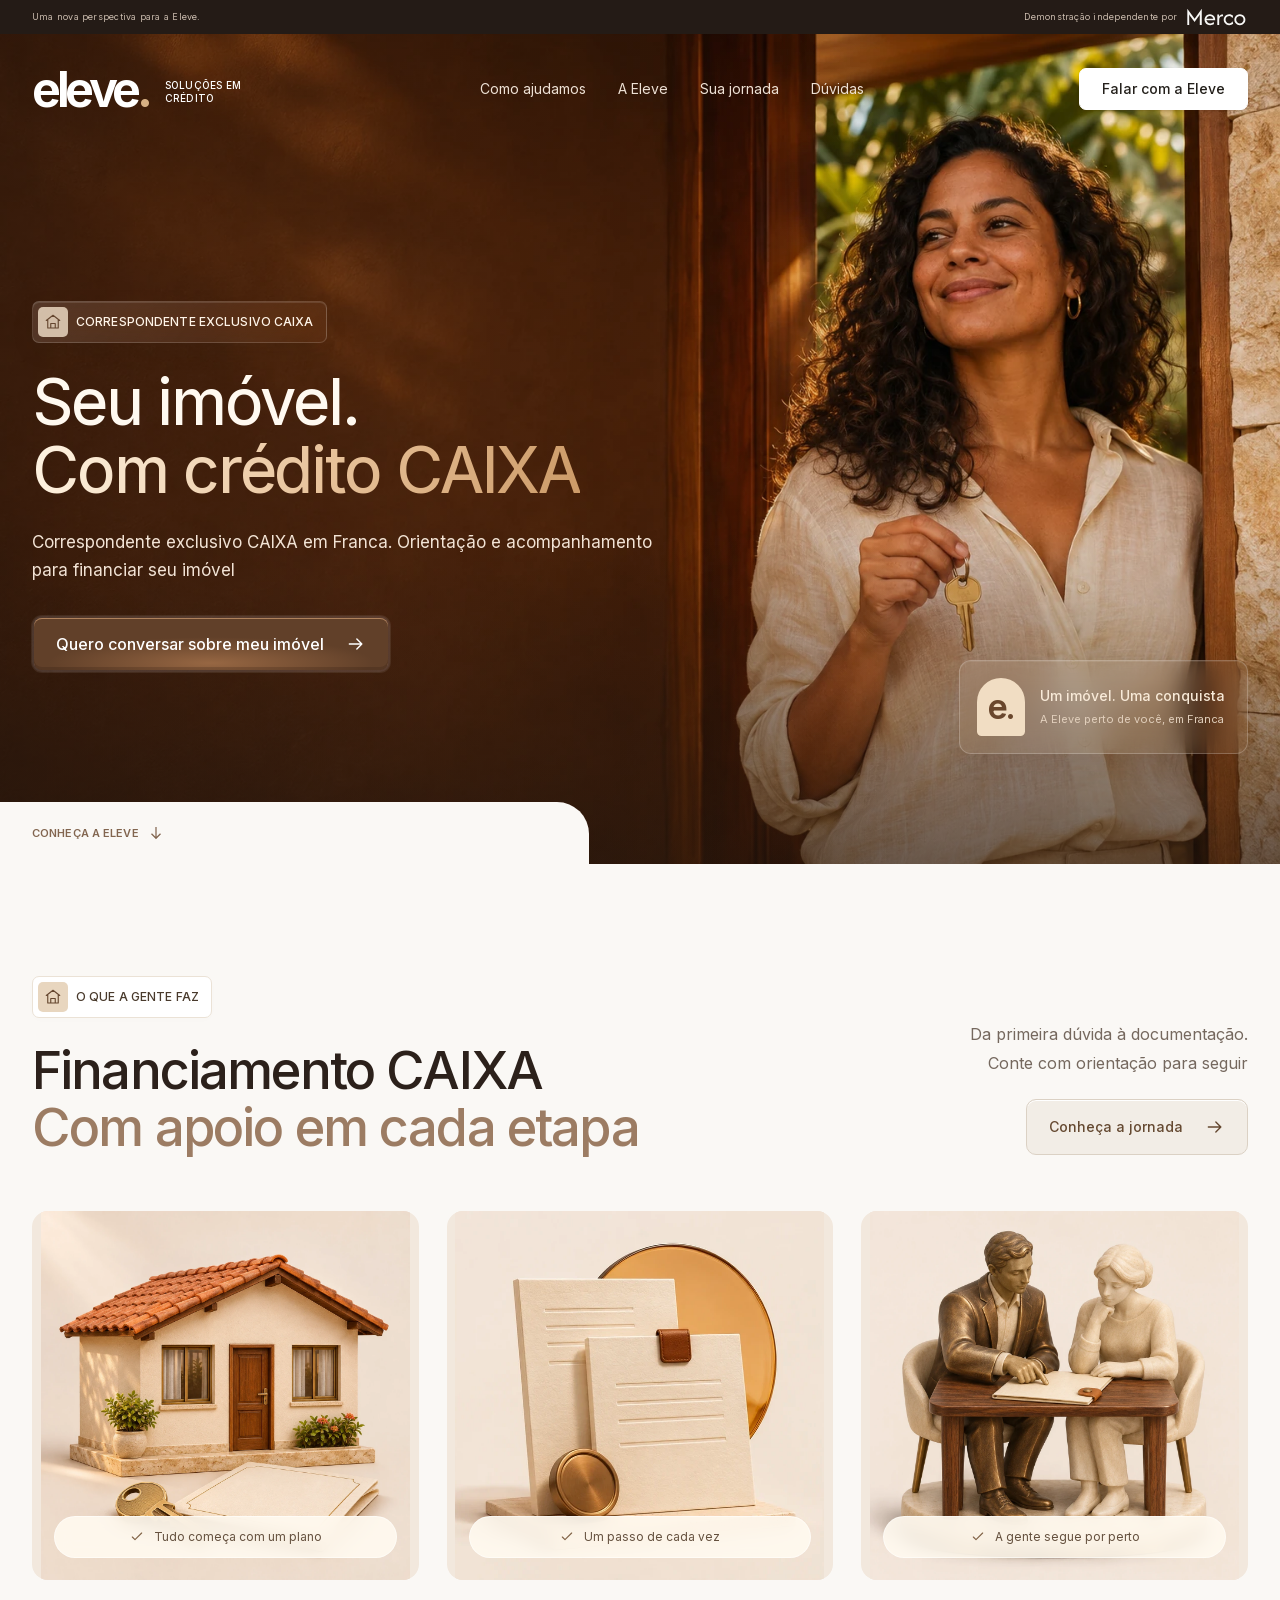
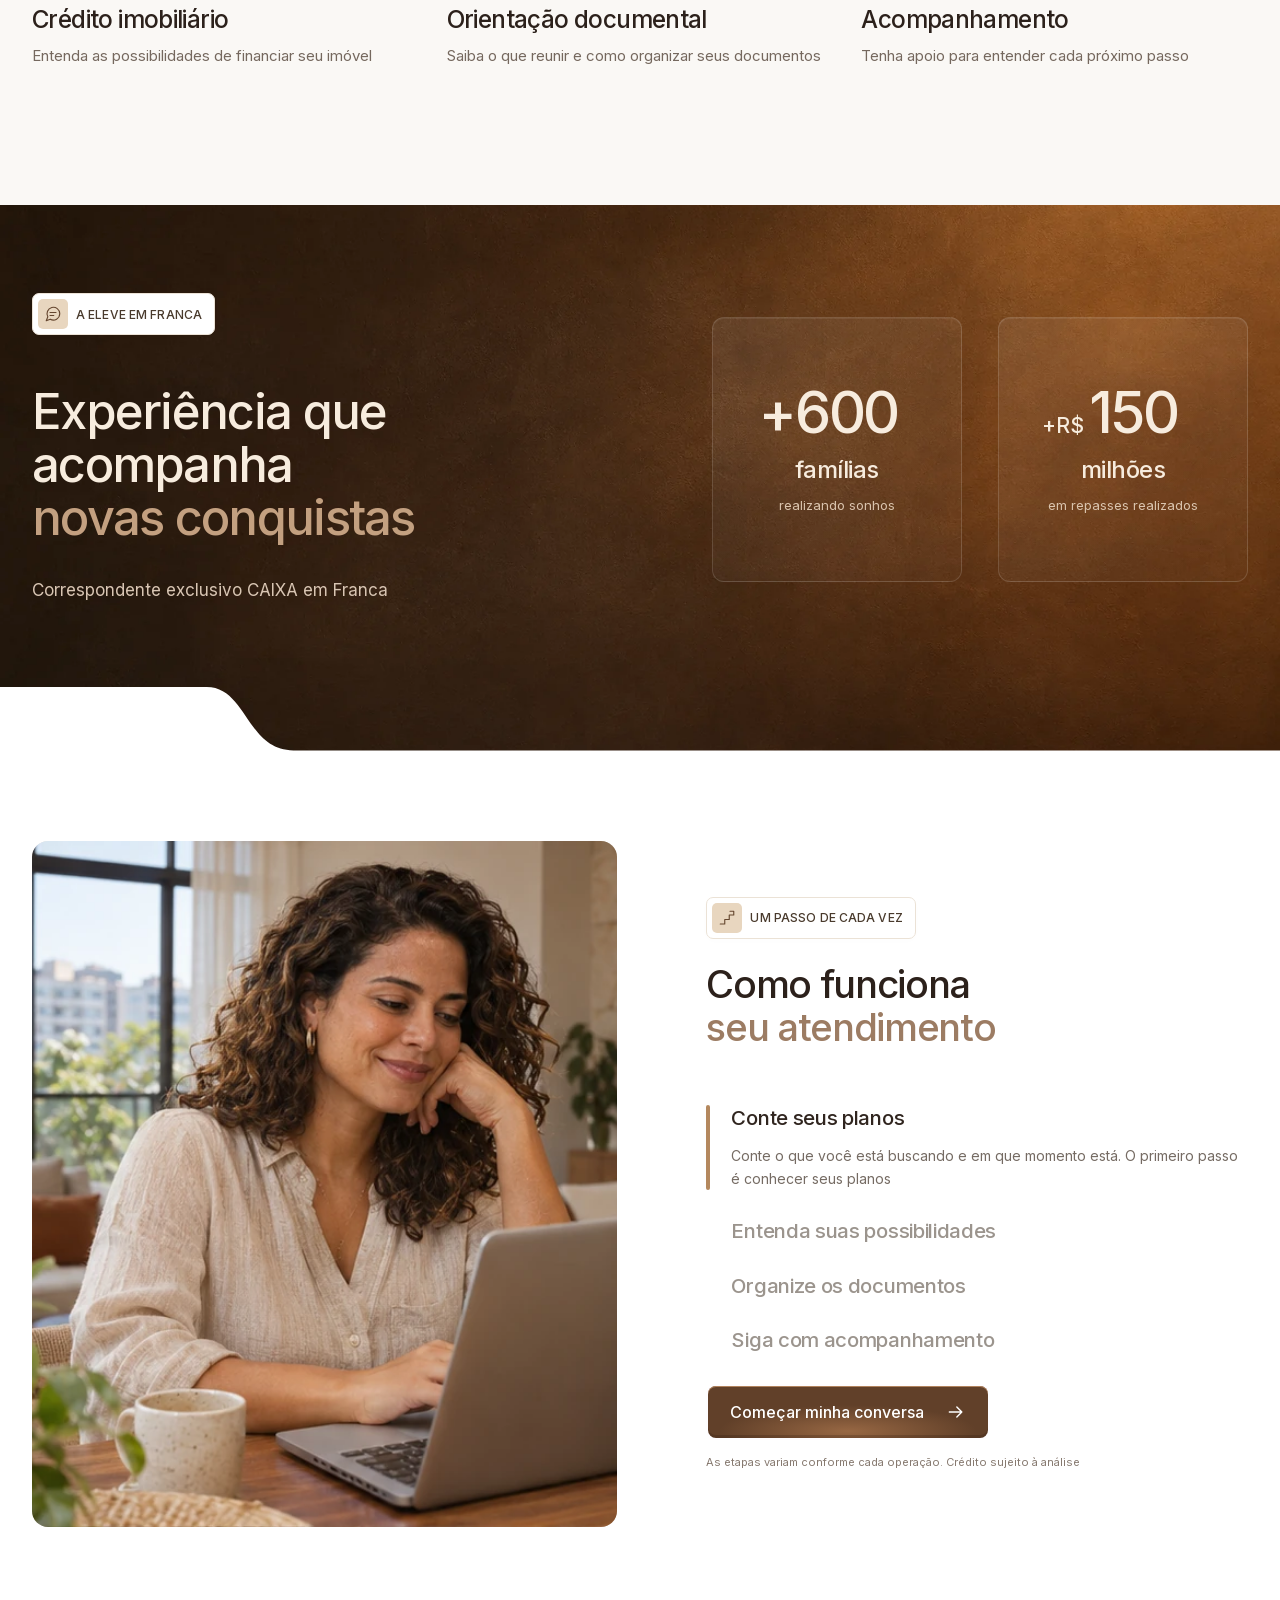
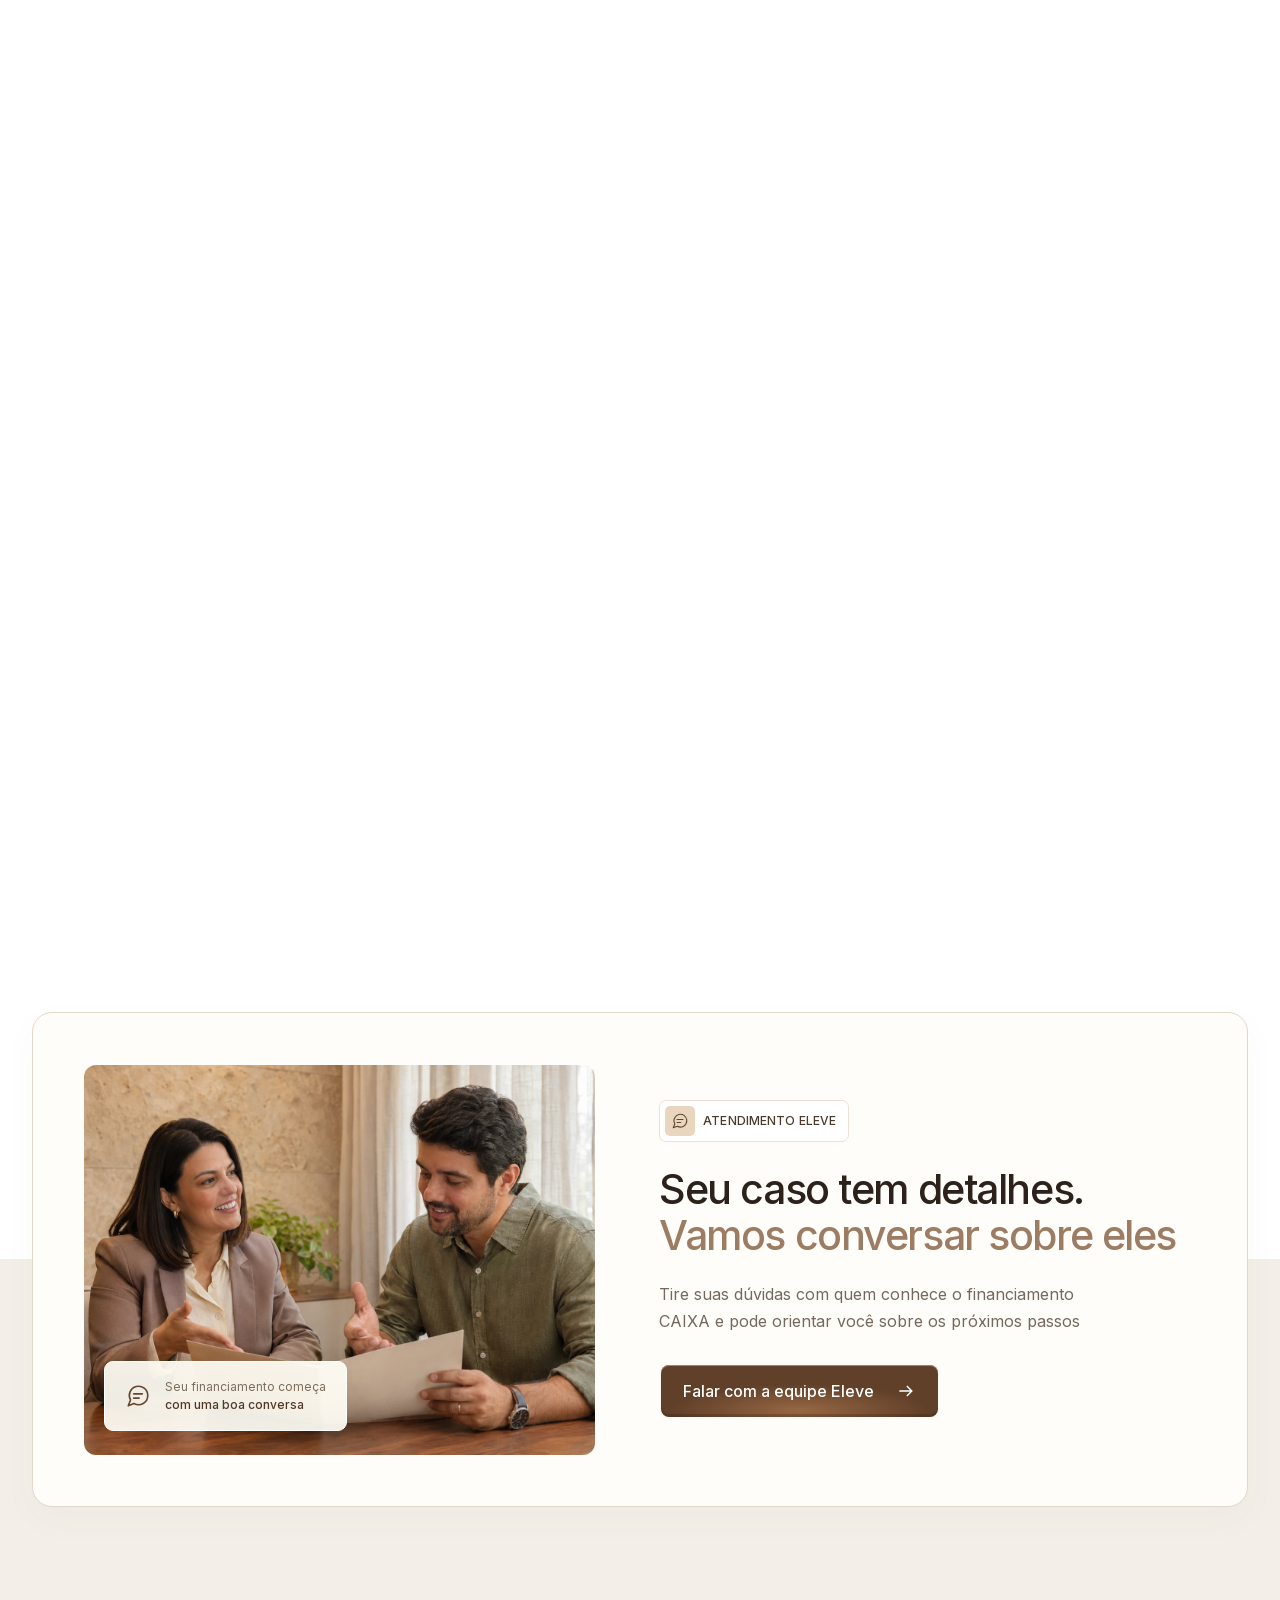
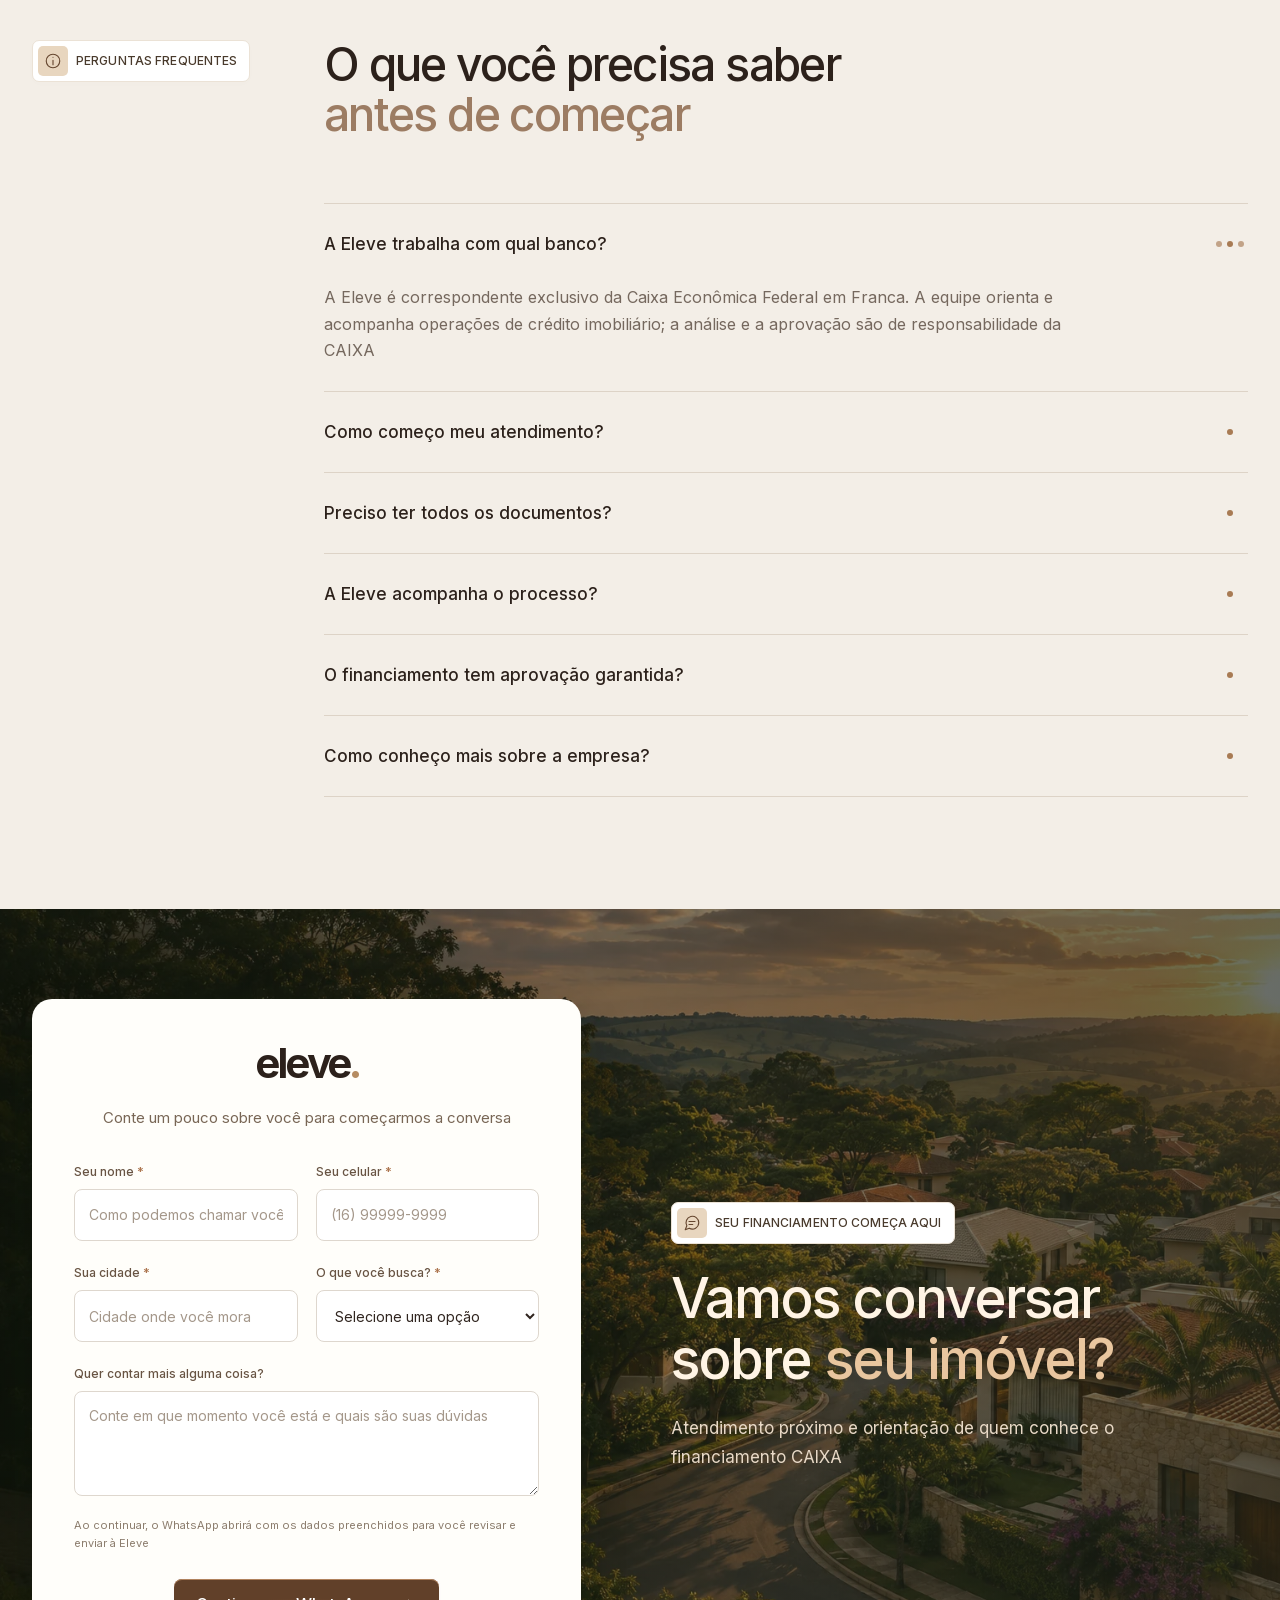
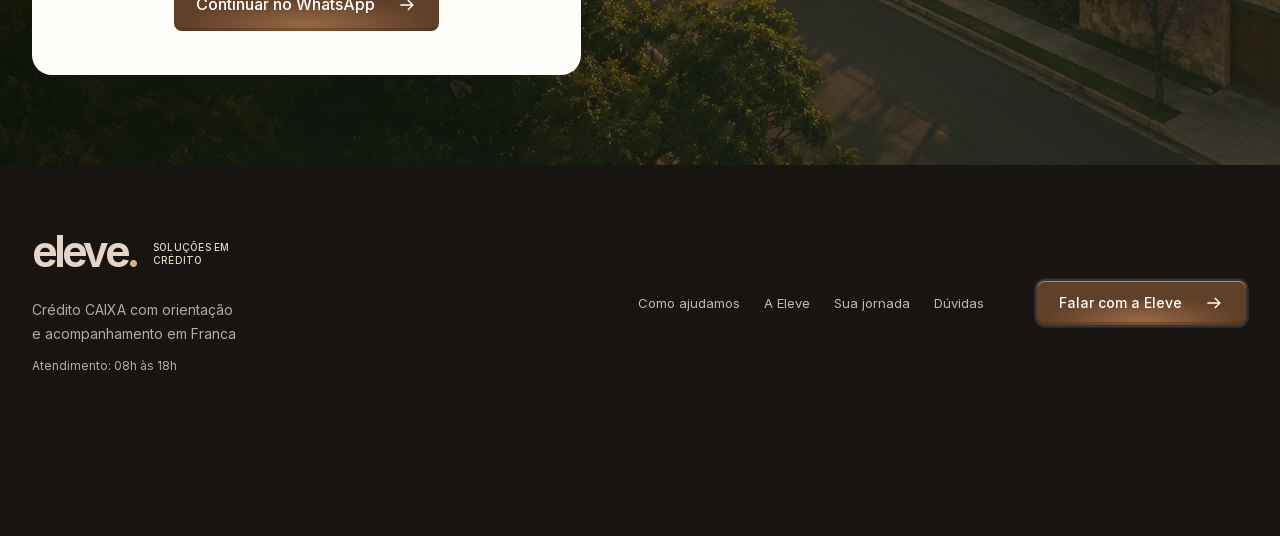
==== index.html @ 7834b0ba "ok" ====
<!DOCTYPE html>

<html lang="pt-BR">
<head>
<meta charset="utf-8"/>
<meta content="width=device-width, initial-scale=1" name="viewport"/>
<meta content="noindex,nofollow,noarchive" name="robots"/>
<meta content="#30251f" name="theme-color"/>
<meta content="Crédito imobiliário com orientação e acompanhamento em Franca, SP. Conheça a Eleve Soluções em Crédito." name="description"/>
<title>Eleve — Seu próximo endereço começa aqui.</title>
<link href="images/eleve-favicon.svg" rel="icon" type="image/svg+xml"/>
<link as="font" crossorigin="" href="fonts/inter-latin.woff2" rel="preload" type="font/woff2"/>
<link as="image" fetchpriority="high" href="images/eleve-hero-editorial.webp" rel="preload"/>
<link href="css/site-eleve.css" rel="stylesheet"/>
<script defer="" src="js/site-eleve.js"></script>
<noscript><style>.journey-choice-description[hidden]{display:block}.journey-choices button{cursor:default}</style></noscript><noscript><style>.contact-form-card form[hidden]{display:none}</style></noscript><script defer="" src="js/section-reveals.js"></script></head>
<body>
<a class="skip-link" href="#principal">Pular para o conteúdo</a>
<div class="study-banner"><span>Uma nova perspectiva para a Eleve.</span><span>Demonstração independente por <img alt="Merco Estúdio" height="18" src="images/merco-wordmark-claro.svg" width="62"/></span></div>
<header class="site-header">
<div class="wrapper header-inner">
<a aria-label="Eleve, início" class="wordmark" href="#inicio"><span class="brand-name">eleve<span>.</span></span><small>SOLUÇÕES EM CRÉDITO</small></a>
<nav aria-label="Navegação principal" class="desktop-nav"><a href="#solucoes">Como ajudamos</a><a href="#sobre">A Eleve</a><a href="#jornada">Sua jornada</a><a href="#duvidas">Dúvidas</a></nav>
<a class="button button-header" href="https://wa.me/message/H4JIUP5UPEE7K1" rel="noopener noreferrer" target="_blank">Falar com a Eleve <span class="sr-only">pelo WhatsApp</span></a>
</div>
</header>
<main id="principal">
<section aria-labelledby="hero-title" class="hero" id="inicio">
<img alt="Mulher com a chave de uma casa, em uma cena ilustrativa de conquista de um novo lar" class="hero-photo" fetchpriority="high" height="1024" src="images/eleve-hero-editorial.webp" width="1536"/>
<div class="hero-shade"></div>
<div class="wrapper hero-inner">
<div class="hero-copy">
<p class="eyebrow section-badge" data-hero-reveal="badge"><img alt="" height="30" src="images/eleve-home.svg" width="30"/><span>CORRESPONDENTE EXCLUSIVO CAIXA</span></p>
<div class="hero-message" data-hero-reveal="message"><h1 id="hero-title">Seu imóvel.<br/><span>Com crédito CAIXA</span></h1><p class="hero-lead">Correspondente exclusivo CAIXA em Franca. Orientação e acompanhamento para financiar seu imóvel</p></div>
<a class="button button-dark" data-hero-reveal="action" href="https://wa.me/message/H4JIUP5UPEE7K1" rel="noopener noreferrer" target="_blank">Quero conversar sobre meu imóvel <span aria-hidden="true"><svg aria-hidden="true" class="direction-icon" fill="none" height="20" stroke="currentColor" stroke-linecap="round" stroke-linejoin="round" stroke-width="1.65" viewBox="0 0 24 24" width="20" xmlns="http://www.w3.org/2000/svg"><path d="M4 12h15M13 6l6 6-6 6"></path></svg></span></a>
</div>
<div class="hero-signature" data-hero-reveal="signature"><span aria-hidden="true" class="signature-mark">e.</span><div><strong>Um imóvel. Uma conquista</strong><span>A Eleve perto de você, em Franca</span></div></div>
</div>
<div class="hero-bottom"><a href="#solucoes">CONHEÇA A ELEVE <svg aria-hidden="true" class="direction-icon" fill="none" stroke="currentColor" stroke-width="1.65" viewBox="0 0 24 24"><path d="M4 12h15M13 6l6 6-6 6"></path></svg></a></div>
</section>
<section aria-labelledby="solutions-title" class="solutions section-pad" id="solucoes">
<div class="wrapper">
<div class="section-heading" data-reveal="rise">
<div><p class="eyebrow section-badge"><img alt="" height="30" src="images/eleve-home.svg" width="30"/><span>O QUE A GENTE FAZ</span></p><h2 id="solutions-title">Financiamento CAIXA<br/><span>Com apoio em cada etapa</span></h2></div>
<div class="heading-aside"><p>Da primeira dúvida à documentação.<br/>Conte com orientação para seguir</p><a class="button button-secondary" href="#jornada">Conheça a jornada <span aria-hidden="true"><svg aria-hidden="true" class="direction-icon" fill="none" height="20" stroke="currentColor" stroke-linecap="round" stroke-linejoin="round" stroke-width="1.65" viewBox="0 0 24 24" width="20" xmlns="http://www.w3.org/2000/svg"><path d="M4 12h15M13 6l6 6-6 6"></path></svg></span></a></div>
</div>
<div class="benefit-grid">
<article class="benefit" data-reveal="rise" data-reveal-delay="0">
<div class="benefit-art art-house"><div aria-label="Maquete de uma casa brasileira com chave e documento de financiamento" class="object object-credit" role="img"></div><span class="art-pill"><img alt="" height="16" src="images/eleve-check.svg" width="16"/>Tudo começa com um plano</span></div>
<h3>Crédito imobiliário</h3><p>Entenda as possibilidades de financiar seu imóvel</p>
</article>
<article class="benefit" data-reveal="rise" data-reveal-delay="90">
<div class="benefit-art art-docs"><div aria-label="Escultura de documentos em papel e bronze" class="object object-docs" role="img"></div><span class="art-pill"><img alt="" height="16" src="images/eleve-check.svg" width="16"/>Um passo de cada vez</span></div>
<h3>Orientação documental</h3><p>Saiba o que reunir e como organizar seus documentos</p>
</article>
<article class="benefit" data-reveal="rise" data-reveal-delay="160">
<div class="benefit-art art-path"><div aria-label="Escultura de duas pessoas analisando documentos juntas" class="object object-guidance" role="img"></div><span class="art-pill"><img alt="" height="16" src="images/eleve-check.svg" width="16"/>A gente segue por perto</span></div>
<h3>Acompanhamento</h3><p>Tenha apoio para entender cada próximo passo</p>
</article>
</div>
</div>
</section>
<section aria-labelledby="about-title" class="manifesto" id="sobre">
<div class="wrapper manifesto-inner">
<div class="manifesto-copy" data-reveal="rise"><p class="eyebrow section-badge"><img alt="" height="30" src="images/eleve-chat.svg" width="30"/><span>A ELEVE EM FRANCA</span></p><h2 id="about-title">Experiência que acompanha<br/><span>novas conquistas</span></h2><p>Correspondente exclusivo CAIXA em Franca</p></div>
<div aria-label="Indicadores divulgados pela Eleve em 22 de outubro de 2026: mais de 600 famílias realizando sonhos e mais de R$ 150 milhões em repasses realizados." class="proof-editorial" data-reveal="soft">
<article class="proof-stat proof-card"><strong class="proof-value"><span class="proof-number proof-number-optical">+600</span><span class="proof-unit">famílias</span></strong><p>realizando sonhos</p></article>
<article class="proof-stat proof-card"><strong class="proof-value"><span class="proof-number proof-number-optical"><small>+R$</small><span>150</span></span><span class="proof-unit">milhões</span></strong><p>em repasses realizados</p></article>
</div>
</div>
<svg aria-hidden="true" class="section-divider" preserveaspectratio="none" viewBox="0 0 1920 80"><path d="M0 0H310C370 0 370 78 440 78H1920V80H0Z" fill="#fff"></path></svg></section>
<section aria-labelledby="journey-title" class="journey section-pad" id="jornada">
<div class="wrapper"><div class="journey-scroll-scene"><div class="journey-layout" data-reveal="rise" data-reveal-scope="desktop"><div class="journey-mobile-intro" data-reveal="rise"><p class="eyebrow section-badge"><img alt="" height="30" src="images/eleve-steps.svg" width="30"/><span>UM PASSO DE CADA VEZ</span></p><h2 id="journey-mobile-title">Como funciona<br/><span>seu atendimento</span></h2></div><div class="journey-media"><div aria-labelledby="journey-tab-0" class="journey-media-panel" id="journey-panel-0" role="tabpanel"><img alt="Mulher conversando sobre seus planos em um ambiente acolhedor" data-reveal="soft" data-reveal-scope="mobile" height="627" loading="lazy" src="images/eleve-journey-1.webp" width="627"/><div class="journey-mobile-copy" data-reveal="rise" data-reveal-scope="mobile"><h3>Conte seus planos</h3><p>Conte o que você está buscando e em que momento está. O primeiro passo é conhecer seus planos</p></div></div><div aria-labelledby="journey-tab-1" class="journey-media-panel" hidden="" id="journey-panel-1" role="tabpanel"><img alt="Atendimento e orientação sobre financiamento imobiliário" data-reveal="soft" data-reveal-scope="mobile" height="627" loading="lazy" src="images/eleve-journey-2.webp" width="627"/><div class="journey-mobile-copy" data-reveal="rise" data-reveal-scope="mobile"><h3>Entenda suas possibilidades</h3><p>Converse sobre financiamento imobiliário e esclareça suas dúvidas antes de seguir</p></div></div><div aria-labelledby="journey-tab-2" class="journey-media-panel" hidden="" id="journey-panel-2" role="tabpanel"><img alt="Organização dos documentos de uma operação imobiliária" data-reveal="soft" data-reveal-scope="mobile" height="627" loading="lazy" src="images/eleve-journey-3.webp" width="627"/><div class="journey-mobile-copy" data-reveal="rise" data-reveal-scope="mobile"><h3>Organize os documentos</h3><p>Receba orientação sobre a documentação solicitada conforme a sua operação</p></div></div><div aria-labelledby="journey-tab-3" class="journey-media-panel" hidden="" id="journey-panel-3" role="tabpanel"><img alt="Casal em uma cena ilustrativa de conquista de um novo imóvel" data-reveal="soft" data-reveal-scope="mobile" height="627" loading="lazy" src="images/eleve-journey-4.webp" width="627"/><div class="journey-mobile-copy" data-reveal="rise" data-reveal-scope="mobile"><h3>Siga com acompanhamento</h3><p>Conte com acompanhamento e orientação para entender os próximos passos do processo</p></div></div></div><div class="journey-content"><p class="eyebrow section-badge"><img alt="" height="30" src="images/eleve-steps.svg" width="30"/><span>UM PASSO DE CADA VEZ</span></p><h2 id="journey-title">Como funciona<br/><span>seu atendimento</span></h2><div aria-label="Etapas do atendimento" aria-orientation="vertical" class="journey-choices" role="tablist"><button aria-controls="journey-panel-0" aria-selected="true" id="journey-tab-0" role="tab" tabindex="0" type="button"><span class="journey-choice-title">Conte seus planos</span><span class="journey-choice-description">Conte o que você está buscando e em que momento está. O primeiro passo é conhecer seus planos</span></button><button aria-controls="journey-panel-1" aria-selected="false" id="journey-tab-1" role="tab" tabindex="-1" type="button"><span class="journey-choice-title">Entenda suas possibilidades</span><span class="journey-choice-description" hidden="">Converse sobre financiamento imobiliário e esclareça suas dúvidas antes de seguir</span></button><button aria-controls="journey-panel-2" aria-selected="false" id="journey-tab-2" role="tab" tabindex="-1" type="button"><span class="journey-choice-title">Organize os documentos</span><span class="journey-choice-description" hidden="">Receba orientação sobre a documentação solicitada conforme a sua operação</span></button><button aria-controls="journey-panel-3" aria-selected="false" id="journey-tab-3" role="tab" tabindex="-1" type="button"><span class="journey-choice-title">Siga com acompanhamento</span><span class="journey-choice-description" hidden="">Conte com acompanhamento e orientação para entender os próximos passos do processo</span></button></div><a class="button button-dark" href="https://wa.me/message/H4JIUP5UPEE7K1" rel="noopener noreferrer" target="_blank"><span>Começar minha conversa</span><span aria-hidden="true"><svg aria-hidden="true" class="direction-icon" fill="none" height="20" stroke="currentColor" stroke-linecap="round" stroke-linejoin="round" stroke-width="1.65" viewBox="0 0 24 24" width="20" xmlns="http://www.w3.org/2000/svg"><path d="M4 12h15M13 6l6 6-6 6"></path></svg></span></a><p class="journey-disclaimer">As etapas variam conforme cada operação. Crédito sujeito à análise</p></div></div></div></div>
</section>
<section aria-labelledby="conversation-title" class="conversation">
<div class="wrapper conversation-inner"><div class="support-card" data-reveal="rise" data-reveal-scope="desktop"><div class="support-photo" data-reveal="soft" data-reveal-scope="mobile"><img alt="Cena ilustrativa de uma assessora e um cliente conversando sobre documentação" height="1024" loading="lazy" src="images/eleve-support-distinct.webp" width="1536"/><div class="support-message"><img alt="" height="24" src="images/eleve-chat.svg" width="24"/><span>Seu financiamento começa<br/><strong>com uma boa conversa</strong></span></div></div><div class="support-copy" data-reveal="rise" data-reveal-scope="mobile"><p class="eyebrow section-badge"><img alt="" height="30" src="images/eleve-chat.svg" width="30"/><span>ATENDIMENTO ELEVE</span></p><h2 id="conversation-title">Seu caso tem detalhes.<br/><span>Vamos conversar sobre eles</span></h2><p>Tire suas dúvidas com quem conhece o financiamento CAIXA e pode orientar você sobre os próximos passos</p><a class="button button-dark" href="https://wa.me/message/H4JIUP5UPEE7K1" rel="noopener noreferrer" target="_blank"><span>Falar com a equipe Eleve</span><svg aria-hidden="true" class="direction-icon" fill="none" stroke="currentColor" stroke-width="1.65" viewBox="0 0 24 24"><path d="M4 12h15M13 6l6 6-6 6"></path></svg></a></div></div></div>
</section>
<section aria-labelledby="faq-title" class="faq section-pad" id="duvidas"><div class="wrapper faq-layout" data-reveal="soft"><div class="faq-intro"><p class="eyebrow section-badge"><img alt="" height="30" src="images/eleve-info.svg" width="30"/><span>PERGUNTAS FREQUENTES</span></p><h2 id="faq-title">O que você precisa saber<br/><span>antes de começar</span></h2></div><div class="faq-list"><details name="eleve-faq" open=""><summary>A Eleve trabalha com qual banco?<i aria-hidden="true"></i></summary><p>A Eleve é correspondente exclusivo da Caixa Econômica Federal em Franca. A equipe orienta e acompanha operações de crédito imobiliário; a análise e a aprovação são de responsabilidade da CAIXA</p></details>
<details name="eleve-faq"><summary>Como começo meu atendimento?<i aria-hidden="true"></i></summary><p>Inicie uma conversa pelo WhatsApp da Eleve e conte o que você está buscando. A equipe pode orientar sobre os próximos passos conforme o seu momento</p></details>
<details name="eleve-faq"><summary>Preciso ter todos os documentos?<i aria-hidden="true"></i></summary><p>Você pode começar a conversa contando seus planos e suas dúvidas. A relação de documentos necessários depende das particularidades de cada operação</p></details>
<details name="eleve-faq"><summary>A Eleve acompanha o processo?<i aria-hidden="true"></i></summary><p>A Eleve informa que oferece orientação documental e acompanhamento de processos de crédito imobiliário. Converse com a equipe sobre o apoio aplicável ao seu atendimento</p></details>
<details name="eleve-faq"><summary>O financiamento tem aprovação garantida?<i aria-hidden="true"></i></summary><p>Não. A aprovação, as condições e os prazos dependem da análise e dos critérios da instituição financeira responsável</p></details>
<details name="eleve-faq"><summary>Como conheço mais sobre a empresa?<i aria-hidden="true"></i></summary><p>O perfil oficial <a href="https://www.instagram.com/elevecorrespondente/" rel="noopener noreferrer" target="_blank">@elevecorrespondente no Instagram</a> reúne publicações, orientações e histórias compartilhadas pela Eleve</p></details>
</div></div></section>
<section aria-labelledby="closing-title" class="closing" id="contato"><div class="wrapper closing-inner"><div class="contact-form-card" data-reveal="soft"><a aria-label="Eleve, início" class="contact-form-brand" href="#inicio">eleve<span>.</span></a><p class="contact-form-intro">Conte um pouco sobre você para começarmos a conversa</p><form action="https://wa.me/5516993674960" aria-describedby="contact-note" hidden="" id="contact-form" method="get" target="_blank"><div class="contact-fields"><label>Seu nome <span aria-hidden="true">*</span><input autocomplete="name" maxlength="100" name="name" placeholder="Como podemos chamar você?" required=""/></label><label>Seu celular <span aria-hidden="true">*</span><input autocomplete="tel" inputmode="tel" maxlength="22" name="phone" pattern="[+0-9() .-]{10,22}" placeholder="(16) 99999-9999" required="" type="tel"/></label><label>Sua cidade <span aria-hidden="true">*</span><input autocomplete="address-level2" maxlength="100" name="city" placeholder="Cidade onde você mora" required=""/></label><label>O que você busca? <span aria-hidden="true">*</span><select name="interest" required=""><option value="">Selecione uma opção</option><option>Entender o financiamento CAIXA</option><option>Orientação sobre documentos</option><option>Conversar sobre meu imóvel</option><option>Outra dúvida</option></select></label><label class="contact-message">Quer contar mais alguma coisa?<textarea maxlength="1200" name="message" placeholder="Conte em que momento você está e quais são suas dúvidas" rows="3"></textarea></label></div><p class="contact-form-note" id="contact-note">Ao continuar, o WhatsApp abrirá com os dados preenchidos para você revisar e enviar à Eleve</p><button class="button button-dark" type="submit"><span>Continuar no WhatsApp</span><svg aria-hidden="true" class="direction-icon" fill="none" stroke="currentColor" stroke-width="1.65" viewBox="0 0 24 24"><path d="M4 12h15M13 6l6 6-6 6"></path></svg></button><p aria-live="polite" class="contact-status sr-only" role="status"></p></form><noscript><p><a class="button button-dark" href="https://wa.me/message/H4JIUP5UPEE7K1" rel="noopener noreferrer" target="_blank">Conversar pelo WhatsApp</a></p></noscript></div><div class="contact-copy" data-reveal="rise"><p class="eyebrow section-badge"><img alt="" height="30" src="images/eleve-chat.svg" width="30"/><span>SEU FINANCIAMENTO COMEÇA AQUI</span></p><h2 id="closing-title">Vamos conversar<br/>sobre <span>seu imóvel?</span></h2><p>Atendimento próximo e orientação de quem conhece o financiamento CAIXA</p></div></div></section>
</main>
<footer class="footer"><div class="wrapper"><div class="footer-main" data-reveal="rise" data-reveal-scope="desktop"><div class="footer-brand-block" data-reveal="rise" data-reveal-scope="mobile"><a aria-label="Eleve, início" class="wordmark" href="#inicio"><span class="brand-name">eleve<span>.</span></span><small>SOLUÇÕES EM CRÉDITO</small></a><p>Crédito CAIXA com orientação<br/>e acompanhamento em Franca</p><p class="footer-hours">Atendimento: 08h às 18h</p></div><nav aria-label="Navegação do rodapé" class="footer-nav" data-reveal="rise" data-reveal-scope="mobile"><a href="#solucoes">Como ajudamos</a><a href="#sobre">A Eleve</a><a href="#jornada">Sua jornada</a><a href="#duvidas">Dúvidas</a></nav><a class="button button-dark" data-reveal="rise" data-reveal-scope="mobile" href="#contato">Falar com a Eleve <svg aria-hidden="true" class="direction-icon" fill="none" stroke="currentColor" stroke-width="1.65" viewBox="0 0 24 24"><path d="M4 12h15M13 6l6 6-6 6"></path></svg></a></div><div class="footer-base" data-reveal="soft"><address aria-label="Endereço da Eleve" class="footer-address">Avenida Santos Dumont, 586 · Vila Santos Dumont · Franca, SP</address><div class="footer-socials"><a href="https://www.instagram.com/elevecorrespondente/" rel="noopener noreferrer" target="_blank"><svg aria-hidden="true" fill="none" stroke="currentColor" stroke-width="1.5" viewBox="0 0 24 24"><rect height="18" rx="5" width="18" x="3" y="3"></rect><circle cx="12" cy="12" r="4"></circle><circle cx="17" cy="7" r=".7"></circle></svg>Instagram</a><a href="https://wa.me/message/H4JIUP5UPEE7K1" rel="noopener noreferrer" target="_blank"><svg aria-hidden="true" class="social-icon" fill="none" height="18" viewBox="12 12 48 48" width="18" xmlns="http://www.w3.org/2000/svg">
<path d="M45.8404 40.2818L45.7978 40.4097C41.9211 38.4476 41.4525 38.1917 40.9413 38.9595C40.6005 39.4713 39.5781 40.6656 39.2799 41.0495C38.9817 41.3908 38.6835 41.4334 38.1296 41.1775C36.5534 40.5377 35.105 39.642 33.8696 38.4903C32.7193 37.3813 31.7395 36.1443 30.9301 34.7794C30.4189 33.8837 31.4839 33.7557 32.4637 31.879C32.5915 31.5804 32.5915 31.1965 32.4211 30.8979C32.2933 30.5993 31.2283 27.9975 30.7597 26.9311C30.3337 25.9074 29.9077 26.0354 29.5669 26.0354C28.5444 25.9501 27.8202 25.9501 27.1386 26.6752C24.2843 29.8316 24.966 33.1159 27.4368 36.6135C32.2933 43.0116 34.8068 44.1633 39.5355 45.7841C40.6005 46.0827 41.7507 46.168 42.8583 45.9974C43.8808 45.8268 46.0108 44.6751 46.4368 43.4381C46.7776 42.6277 46.9054 41.732 46.7776 40.8789C46.735 40.623 46.3516 40.495 45.8404 40.2818Z" fill="currentColor"></path>
<path d="M51.2934 20.7036C37.5333 7.48094 14.827 17.078 14.7844 35.8031C14.7844 39.5566 15.7642 43.2248 17.6387 46.4239L14.5714 57.4286L25.9033 54.4854C40.0042 62.1205 57.428 51.9689 57.428 35.8031C57.4706 30.1728 55.2127 24.7557 51.1656 20.7889L51.2934 20.7036ZM53.8921 35.7604C53.8921 49.4096 38.8966 57.8977 27.1387 50.9452L26.4997 50.5613L19.8113 52.3101L21.558 45.7841L21.132 45.1016C13.8046 33.4145 22.2822 18.1017 36.2127 18.1017C45.9683 18.0591 53.8921 25.9927 53.8921 35.7604Z" fill="currentColor"></path>
</svg>WhatsApp</a></div><span>Demonstração independente por <a href="https://mercoestudio.com.br/" rel="noopener noreferrer" target="_blank"><strong>Merco</strong></a></span></div></div></footer>
</body>
</html>
---- css/site-eleve.css ----
@font-face {
  font-family: Inter;
  src: url("../fonts/inter-latin.woff2") format("woff2");
  font-style: normal;
  font-weight: 100 900;
  font-display: swap;
}
:root {
  --paper: #faf8f5;
  --cream: #f1e9de;
  --ink: #2c211b;
  --muted: #75685e;
  --bronze: #a7764d;
  --line: #ddd3c7;
  --ease-out: cubic-bezier(.23,1,.32,1);
  --gutter: 24px;
}
*, *::before, *::after { box-sizing: border-box; }
html { scroll-behavior: smooth; scroll-padding-top: 32px; }
body { margin: 0; background: var(--paper); color: var(--ink); font: 400 16px/1.6 Inter, sans-serif; -webkit-font-smoothing: antialiased; }
button, a { font: inherit; color: inherit; -webkit-tap-highlight-color: transparent; touch-action: manipulation; }
a { text-decoration: none; }
button { cursor: pointer; }
img { display: block; max-width: 100%; }
h1, h2, h3, p, figure { margin: 0; }
h1, h2, h3 { font-weight: 500; letter-spacing: -.025em; }
h1, h2 { text-wrap: balance; }
h2 { font-size: clamp(38px,4.1vw,58px); line-height: 1.08; }
h2 span { color: #9c7c63; }
::selection { color: var(--paper); background: #91663f; }
.wrapper { width: 100%; max-width: 1648px; padding-inline: var(--gutter); margin-inline: auto; }
.section-pad { padding-block: 112px; }
a:focus-visible, summary:focus-visible { outline: 3px solid #c28e5b; outline-offset: 6px; border-radius: 3px; }
.sr-only { position: absolute; width: 1px; height: 1px; margin: -1px; overflow: hidden; clip: rect(0,0,0,0); white-space: nowrap; }
.skip-link { position: fixed; z-index: 100; top: 12px; left: 12px; padding: 12px 20px; background: white; color: var(--ink); transform: translateY(-160%); }
.skip-link:focus { transform: none; }
.study-banner { min-height: 34px; padding: 7px 32px; display: flex; justify-content: space-between; align-items: center; gap: 20px; background: #241b16; color: #cbbcae; font-size: 9px; letter-spacing: .025em; }
.study-banner>span:last-child { display: flex; align-items: center; gap: 9px; }
.study-banner img { width: 62px; height: auto; }
.site-header { position: absolute; z-index: 10; top: 34px; left: 0; width: 100%; color: white; }
.header-inner { min-height: 110px; display: flex; align-items: center; justify-content: space-between; gap: 32px; border-bottom: 0; }
.wordmark { display: inline-block; font-size: 49px; font-weight: 650; letter-spacing: -.09em; line-height: .95; }
.wordmark>span { color: #d7b084; }
.wordmark small { display: block; margin-top: 11px; font: 400 7px/1 Inter, sans-serif; letter-spacing: .16em; }
.desktop-nav { display: flex; align-items: center; gap: 33px; font-size: 12px; color: #eee1d5; }
.button { display: inline-flex; min-height: 54px; align-items: center; justify-content: center; gap: 28px; padding: 15px 25px; border: 1px solid transparent; border-radius: 100px; font-size: 12px; font-weight: 500; line-height: 1.4; transition: transform 160ms var(--ease-out), background-color 180ms ease, color 180ms ease; }
.button>span[aria-hidden] { font-size: 20px; line-height: 1; }
.button-header { min-height: 44px; background: #ffffff10; border-color: #ffffff65; padding: 11px 21px; font-size: 11px; backdrop-filter: blur(8px); }
.button-light { color: var(--ink); background: #f3dfc4; }
.button-dark { color: white; background: var(--ink); }
.eyebrow { display: flex; align-items: center; gap: 10px; font: 400 9px/1.5 Inter, sans-serif; letter-spacing: .075em; color: #e4c3a3; }
.eyebrow.dark { color: #8f6547; }
.status-dot, .small-dot { width: 6px; height: 6px; display: inline-block; border-radius: 50%; background: #d8b085; flex-shrink: 0; }
.tiny-mark { display: grid; place-items: center; width: 22px; height: 22px; border: 1px solid #cdbda9; border-radius: 50%; font: 15px Inter,sans-serif; }
.hero { position: relative; isolation: isolate; overflow: hidden; color: #fff9f0; background: #50321d; min-height: 830px; }
.hero-photo, .hero-shade { position: absolute; inset: 0; width: 100%; height: 100%; z-index: -2; }
.hero-photo { object-fit: cover; object-position: center 52%; }
.hero-shade { z-index: -1; background: linear-gradient(90deg,#26160b82 0%,#24160c3d 46%,transparent 70%), linear-gradient(0deg,#24170e99,transparent 40%); }
.hero-inner { position: relative; min-height: 830px; padding-block: 205px 130px; display: flex; align-items: center; }
.hero-copy { max-width: 650px; }
h1 { margin: 24px 0; font-size: clamp(55px,5.5vw,79px); line-height: 1.025; font-weight: 450; letter-spacing: -.025em; }
h1 span { color: #e3ba8d; }
.hero-lead { max-width: 440px; color: #f2e3d5; font-size: 14px; line-height: 1.75; }
.hero-copy .button { margin-top: 32px; }
.hero-caption { display: block; margin-top: 15px; font-size: 10px; color: #e2ccb7; }
.hero-bottom { position: absolute; inset: auto 0 0; display: flex; justify-content: space-between; align-items: end; }
.hero-bottom>a { width: 54%; background: var(--paper); color: #82654f; padding: 19px max(32px,calc((100vw - 1600px)/2)); font: 8px Inter,sans-serif; letter-spacing: .08em; white-space: nowrap; border-top-right-radius: 28px; }
.hero-bottom>a>span { margin-left: 30px; font-size: 14px; }
.hero-bottom>span { padding: 20px 32px; font-size: 8px; color: #e1cbb7; }
.section-heading { display: flex; align-items: end; justify-content: space-between; gap: 64px; margin-bottom: 56px; }
.section-heading .eyebrow { margin-bottom: 24px; }
.heading-aside { max-width: 285px; color: var(--muted); font-size: 13px; line-height: 1.8; }
.heading-aside .text-link { margin-top: 22px; }
.text-link { display: inline-flex; gap: 28px; align-items: center; padding-bottom: 6px; border-bottom: 1px solid #c6ae97; color: #8c5f3e; font-size: 12px; line-height: 1.6; }
.text-link>span[aria-hidden] { font-size: 19px; }
.benefit-grid { display: grid; grid-template-columns: repeat(3,minmax(0,1fr)); gap: 28px; }
.benefit { min-width: 0; }
.benefit-art { position: relative; overflow: hidden; height: 370px; border-radius: 16px; background: #f2e8dd; isolation: isolate; }
.object { background: url("../images/eleve-objects-collection.webp") 0% center / 300% 100% no-repeat; aspect-ratio: 1; }
.object-docs { background-position-x: 50%; }
.object-path { background-position-x: 100%; }
.benefit-art>.object { position: absolute; width: 100%; top: 0; bottom: 0; margin: auto; }
.art-label { position: absolute; z-index: 2; top: 22px; left: 22px; color: #896f58; font: 8px Inter,sans-serif; letter-spacing: .06em; }
.art-pill { position: absolute; z-index: 2; left: 20px; right: 20px; bottom: 22px; display: flex; align-items: center; justify-content: center; gap: 12px; min-height: 36px; padding: 10px; background: #fffcf5c9; border: 1px solid #fff8; border-radius: 100px; color: #65513f; font-size: 9px; backdrop-filter: blur(8px); }
.art-pill .small-dot { background: #977051; }
.document-note { position: absolute; left: 24px; right: 24px; bottom: 22px; display: flex; align-items: center; gap: 12px; padding: 12px; border-radius: 9px; border: 1px solid #fff8; background: #fff9efd9; backdrop-filter: blur(8px); font-size: 10px; }
.document-note>span { display: grid; place-items: center; width: 28px; height: 28px; border-radius: 50%; background: #d6c1a8; }
.document-note small { display: block; color: var(--muted); font-size: 9px; }
.benefit h3 { margin: 23px 0 10px; font-size: 22px; letter-spacing: -.025em; }
.benefit>p { color: var(--muted); font-size: 13px; line-height: 1.85; max-width: 345px; }
.manifesto { position: relative; overflow: hidden; padding-block: 105px; background: #36271d; color: #f7ecde; }
.manifesto-inner { position: relative; display: grid; grid-template-columns: 1.1fr 1fr; gap: 120px; align-items: center; }
.manifesto h2 { margin: 27px 0 30px; font-size: clamp(38px,4.3vw,62px); }
.manifesto h2 span { color: #c3a080; }
.manifesto-copy>p:not(.eyebrow) { max-width: 395px; color: #d8c5b3; font-size: 13px; line-height: 1.9; margin-top: 17px; }
.text-link.light { margin-top: 28px; color: #ead3bb; border-color: #8d6a50; }
.milestone-stack { display: grid; gap: 20px; }
.milestone { position: relative; overflow: hidden; min-height: 230px; padding: 28px 34px; border: 1px solid #745640; border-radius: 14px; background: #5d432d; }
.milestone:nth-child(2) { background: #e1c9aa; color: #412d1d; margin-left: 42px; }
.milestone-index { display: block; font: 8px Inter,sans-serif; letter-spacing: .12em; color: #ddc3a7; }
.milestone:nth-child(2) .milestone-index { color: #856242; }
.milestone strong { display: block; font-size: 76px; font-weight: 400; line-height: 1; letter-spacing: -.025em; margin: 24px 0 8px; }
.milestone strong>span { font-size: 25px; letter-spacing: -.025em; margin-left: 10px; }
.milestone strong>small { font-size: 24px; letter-spacing: -.03em; }
.milestone strong { display: flex; flex-wrap: wrap; align-items: baseline; column-gap: 8px; row-gap: 7px; }
.milestone strong>span { margin-left: 0; }
.milestone p { font-size: 12px; opacity: .8; }
.milestone-source { font-size: 9px; color: #cdb59f; line-height: 1.8; padding-left: 42px; }
.milestone-source a { text-decoration: underline; text-underline-offset: 3px; }


.conversation { padding-block: 60px; background: #e8dccd; border-block: 1px solid #d8c7b3; }
.conversation-inner { display: grid; grid-template-columns: 145px 1fr auto; gap: 45px; align-items: center; }
.conversation-emblem { position: relative; display: flex; flex-direction: column; align-items: center; justify-content: center; width: 136px; height: 154px; background: #d5b899; border-radius: 70px 70px 10px 10px; border: 1px solid #bfa07e; box-shadow: inset 0 0 0 9px #e8dccd,inset 0 0 0 10px #bfa07e; }
.conversation-emblem>span { font-size: 74px; line-height: 1; letter-spacing: -.1em; color: #63432c; }
.conversation-emblem>i { font: 7px Inter,sans-serif; letter-spacing: .1em; margin-top: 8px; }
.conversation h2 { font-size: 35px; margin-top: 12px; }
.conversation p:not(.eyebrow) { font-size: 12px; color: var(--muted); margin-top: 16px; max-width: 430px; }
.faq-layout { display: grid; grid-template-columns: 1fr 1.25fr; gap: 100px; }
.faq-intro h2 { margin-top: 25px; }
.faq-intro>p:not(.eyebrow) { margin-top: 24px; font-size: 13px; color: var(--muted); max-width: 285px; }
.faq-intro .text-link { margin-top: 28px; }
.faq-list { padding-top: 8px; }
.faq-list details { border-bottom: 1px solid var(--line); }
.faq-list details:first-child { border-top: 1px solid var(--line); }
summary { min-height: 84px; display: grid; grid-template-columns: 22px 1fr 16px; align-items: center; gap: 20px; padding: 23px 0; font-size: 14px; cursor: pointer; list-style: none; line-height: 1.5; }
summary::-webkit-details-marker { display: none; }
summary>span { color: #ad947c; font: 9px Inter,sans-serif; }
summary i { position: relative; width: 13px; height: 13px; }
summary i:before, summary i:after { position: absolute; content: ""; width: 13px; height: 1px; background: #957252; top: 6px; left: 0; }
summary i:after { transform: rotate(90deg); }
details[open] summary i:after { transform: none; }
.faq-list details>p { padding: 0 30px 26px 42px; color: var(--muted); font-size: 12px; line-height: 1.9; }
.faq-list p a { text-decoration: underline; text-underline-offset: 3px; }
.closing { position: relative; overflow: hidden; color: #f9efe4; background: #3b291b; }
.closing-inner { position: relative; display: grid; grid-template-columns: 1.2fr 1fr; gap: 40px; min-height: 580px; align-items: center; padding-block: 80px; }
.closing h2 { font-size: clamp(45px,5vw,72px); margin: 28px 0 32px; }
.closing h2 span { color: #d6af85; }
.footer { background: #211b17; color: #e4d5c6; padding-block: 60px 26px; }
.footer-top { display: grid; grid-template-columns: 1fr 1fr 1fr; align-items: start; gap: 40px; padding-bottom: 48px; }
.footer-top .wordmark { width: max-content; font-size: 55px; }
.footer-top>p { font-size: 20px; line-height: 1.4; letter-spacing: -.025em; }
.footer-links { display: flex; flex-direction: column; align-items: end; gap: 8px; font-size: 11px; }
.footer-bottom { border-top: 1px solid #ffffff20; padding-top: 22px; display: flex; justify-content: space-between; gap: 20px; font-size: 9px; color: #b9a28e; }
.footer-disclaimer { margin-top: 16px; color: #a28e7d; font-size: 8px; line-height: 1.7; max-width: 800px; }
@media (hover:hover) and (pointer:fine) {
  .button:hover { transform: translateY(-2px); }
  .button-light:hover { background: #fff0d9; }
  .button-dark:hover { background: #67452e; }
  .button-header:hover { background: #ffffff25; }
  .desktop-nav a:hover, .footer-links a:hover { color: #e3b989; }
  .text-link:hover { color: #4c3321; }
  .text-link.light:hover { color: white; }
  
}
.button:active { transform: scale(.97); }
@media (min-width:1600px) { .hero-photo { object-position: center 44%; } }
@media (max-width:1100px) {
  .desktop-nav { gap: 22px; }
  .hero-inner, .hero { min-height: 780px; }
  .hero-inner { padding-block: 185px 130px; }
      h1 { font-size: 65px; }
  .hero-copy { max-width: 590px; }
  .benefit-grid { gap: 20px; }
  .benefit-art { height: 300px; }
  .manifesto-inner { gap: 65px; }
  .milestone { padding: 28px; }
  .milestone strong { font-size: 62px; }
  .milestone strong>span { font-size: 21px; }
  
        .conversation-inner { gap: 25px; grid-template-columns: 115px 1fr; }
  .conversation-emblem { width: 110px; height: 135px; grid-row: 1/3; }
  .conversation-inner>.button { justify-self: start; grid-column: 2; }
  .faq-layout { gap: 55px; }
}
@media (max-width:760px) {
  :root { --gutter: 24px; }
  .section-pad { padding-block: 72px; }
  .study-banner { padding-inline: 20px; min-height: 32px; }
  .study-banner>span:first-child { display: none; }
  .study-banner>span:last-child { margin: auto; font-size: 8px; }
  .site-header { top: 32px; }
  .header-inner { min-height: 94px; gap: 15px; }
  .wordmark { font-size: 41px; }
  .wordmark small { font-size: 6px; margin-top: 9px; }
  .desktop-nav { display: none; }
  .button-header { font-size: 10px; gap: 16px; padding-inline: 16px; }
  .hero { min-height: 900px; }
  .hero-inner { display: block; min-height: 900px; padding-block: 146px 245px; }
  .hero-photo { object-position: 71% center; opacity: .87; }
  .hero-shade { background: linear-gradient(90deg,#26180ee6 0%,#26180e96 65%,#26180e20),linear-gradient(0deg,#26180ee6,transparent 55%); }
  h1 { font-size: clamp(45px,8.5vw,65px); max-width: 540px; margin-block: 22px; }
  .hero-lead { font-size: 13px; max-width: 330px; }
  .hero-lead br { display: none; }
  .hero-copy .eyebrow { font-size: 8px; }
  .hero-copy .button { margin-top: 25px; font-size: 11px; padding-inline: 19px; gap: 20px; }
  .hero-caption { font-size: 9px; }
        .hero-bottom>a { width: 70%; padding: 17px 24px; font-size: 7px; }
  .hero-bottom>a>span { margin-left: 15px; }
  .hero-bottom>span { max-width: 30%; padding: 12px; font-size: 6px; }
  h2 { font-size: clamp(35px,6.7vw,48px); }
  .section-heading { display: block; margin-bottom: 35px; }
  .section-heading .eyebrow { font-size: 8px; margin-bottom: 22px; }
  .heading-aside { max-width: 430px; margin-top: 24px; font-size: 13px; }
  .heading-aside .text-link { margin-top: 15px; }
  .benefit-grid { grid-template-columns: 1fr; gap: 38px; }
  .benefit-art { height: auto; aspect-ratio: 1.1; max-height: 450px; }
  .benefit-art>.object { width: 100%; }
  .benefit h3 { margin-top: 20px; font-size: 24px; }
  .benefit>p { max-width: 100%; font-size: 13px; }
  .art-label { top: 22px; left: 22px; }
  .manifesto { padding-block: 72px; }
  .manifesto-inner { grid-template-columns: 1fr; gap: 40px; }
  .manifesto h2 { font-size: clamp(38px,7vw,52px); }
  .manifesto-copy>p:not(.eyebrow) { max-width: 100%; }
  .milestone-stack { gap: 15px; }
  .milestone { min-height: 215px; }
  .milestone:nth-child(2) { margin-left: 25px; }
  .milestone strong { font-size: 76px; }
  .milestone strong>span { font-size: 25px; }
  .milestone-source { padding-left: 25px; }
  
                    .conversation { padding-block: 48px; }
  .conversation-inner { display: block; }
  .conversation-emblem { width: 82px; height: 100px; margin-bottom: 28px; }
  .conversation-emblem>span { font-size: 48px; }
  .conversation-emblem>i { font-size: 5px; }
  .conversation h2 { font-size: 34px; }
  .conversation .button { margin-top: 24px; }
  .faq-layout { grid-template-columns: 1fr; gap: 34px; }
  .faq-intro h2 br:nth-of-type(2) { display: none; }
  .faq-intro>p:not(.eyebrow) { max-width: 420px; }
  summary { font-size: 13px; gap: 14px; }
  .faq-list details>p { padding-left: 36px; }
  .closing-inner { grid-template-columns: 1fr; gap: 45px; padding-block: 66px; }
  .closing h2 { font-size: clamp(43px,8vw,60px); }
    .closing .eyebrow { font-size: 8px; }
  .footer { padding-top: 45px; }
  .footer-top { grid-template-columns: 1fr 1fr; gap: 35px 20px; padding-bottom: 30px; }
  .footer-top>p { font-size: 17px; grid-column: 1; grid-row: 2; }
  .footer-links { grid-column: 2; grid-row: 1/3; padding-top: 8px; }
  .footer-bottom { flex-direction: column; gap: 9px; font-size: 8px; }
}
@media (max-width:380px) {
  :root { --gutter: 20px; }
  h1 { font-size: 43px; }
  .hero, .hero-inner { min-height: 920px; }
  .hero-inner { padding-top: 155px; }
  .hero-copy .eyebrow { font-size: 7px; gap: 7px; }
  .hero-copy .button { font-size: 10px; padding-inline: 15px; gap: 14px; }
  .milestone strong { font-size: 60px; }
  .milestone strong>span { font-size: 22px; }
  .milestone { padding: 25px; }
      .button-header { padding-inline: 12px; gap: 10px; }
}
@media (prefers-reduced-motion:reduce) {
  html { scroll-behavior: auto; }
  .button { transition: none; }
  .button:active { transform: none; }
}
html.keyboard-nav .button { transition: none; }
/* Refinements from Merco's 1648 / 24 grid and Sem Recaída's icon badges. */
h1,h2,h3 { letter-spacing: -.025em; }
.wordmark { display:inline-flex; align-items:center; gap:0; }
.wordmark small { margin:0 0 0 17px; max-width:100px; font:500 10px/1.5 Inter,sans-serif; letter-spacing:.025em; }
.header-inner { border:0; }
.desktop-nav { font-size:14px; gap:clamp(18px,2.5vw,42px); }
.button { position:relative; isolation:isolate; overflow:hidden; min-height:56px; padding:0 22px; justify-content:space-between; gap:28px; border:2px solid #fff3; border-radius:10px; font-size:16px; font-weight:500; line-height:1.3; box-shadow:0 0 0 1px #0000000d,inset 0 1px #fff3,inset 0 -3px #180d0926; }
.button::after { content:""; position:absolute; inset:2px; z-index:0; border-radius:inherit; pointer-events:none; background:linear-gradient(112deg,transparent 22%,#ffffff45 50%,transparent 78%); opacity:0; transform:translateX(-118%); transition:opacity 200ms ease,transform 500ms var(--ease-out); }
.button-light { background:radial-gradient(ellipse at 50% 100%,#f8e9d3,#e4c49e); color:#382719; border-color:#ffecd24d; }
.button-dark { background:radial-gradient(ellipse at 50% 100%,#795036,#4a3020); border-color:#bca38c55; }
.button-header { min-height:44px; font-size:14px; background:#fff; border:1px solid #fff; color:#25201c; border-radius:7px; backdrop-filter:none; }




.hero-signature { position:absolute; right:24px; bottom:110px; display:flex; align-items:center; gap:15px; color:#f8ead8; }
.signature-mark { width:48px; height:58px; display:grid; place-items:center; border-radius:26px 26px 5px 5px; background:#f1ddc3; color:#6a472d; font:600 34px/1 Inter,sans-serif; letter-spacing:-.08em; }
.hero-signature strong { display:block; font-size:14px; font-weight:500; }
.hero-signature div>span { display:block; margin-top:4px; font-size:11px; color:#e1cfbc; }
.hero-bottom>a { width:auto; padding:20px max(24px,calc((100vw - 1600px)/2)); background:none; color:#f2dfc8; border-radius:0; font-size:10px; }
.hero-bottom>span { padding-inline:max(24px,calc((100vw - 1600px)/2)); }
.hero-lead { font-size:16px; max-width:490px; }
.hero-caption { font-size:12px; }
.benefit-art { height:auto; aspect-ratio:1.05; }
.benefit h3 { font-size:26px; }
.benefit>p,.heading-aside { font-size:16px; }
.art-label { font-size:11px; }
.art-pill,.document-note { font-size:12px; }
.document-note small { font-size:11px; }
.manifesto { background:#30251f url("../images/eleve-material-background.webp") center/cover no-repeat; }
.manifesto-inner { grid-template-columns:1.2fr 1fr; gap:clamp(60px,9vw,155px); }
.manifesto h2 { font-size:clamp(42px,4.2vw,68px); }
.manifesto-copy>p:not(.eyebrow) { font-size:16px; max-width:520px; }
.milestone { background:#ffffff0b; border:1px solid #ffffff26; border-radius:12px; }
.milestone:nth-child(2) { background:#e7d2b7; }
.milestone-index { font-size:11px; letter-spacing:.015em; }
.milestone p { font-size:15px; }
.milestone-source { font-size:11px; }
.text-link { font-size:15px; }
/* One purposeful active indicator, with media synchronized to page scroll. */






















.faq { background:#f3eee7; }
.faq-layout { display:grid; grid-template-columns:24% minmax(0,1fr); gap:0; }
.faq-intro { display:contents; }
.faq-intro>.eyebrow { grid-column:1; grid-row:1; justify-self:start; max-width:calc(100% - 28px); font-size:10px; }
.faq-intro h2 { grid-column:2; grid-row:1; margin:0; font-size:clamp(36px,3.7vw,59px); }
.faq-intro>p:not(.eyebrow) { grid-column:2; grid-row:2; max-width:650px; margin-top:24px; font-size:16px; }
.faq-intro>.text-link { grid-column:1; grid-row:2; align-self:start; justify-self:start; font-size:13px; margin-right:28px; }
.faq-list { grid-column:2; margin-top:55px; padding:0; }
.faq-list summary { min-height:90px; grid-template-columns:30px 1fr 36px; font-size:clamp(17px,1.35vw,21px); font-weight:500; }
.faq-list summary>span { font-size:12px; }
.faq-list details>p { padding:0 70px 30px 50px; font-size:16px; max-width:900px; line-height:1.75; }
.faq-list summary>i { justify-self:center; width:6px; height:6px; border-radius:50%; background:#a87b54; }
.faq-list summary>i::before,.faq-list summary>i::after { top:0; left:0; width:6px; height:6px; border-radius:50%; background:#a87b54; opacity:0; transform:none; }
.faq-list details[open] summary>i::before { opacity:.65; transform:translateX(-11px); }
.faq-list details[open] summary>i::after { opacity:.65; transform:translateX(11px); }
.closing { background:#faf8f5; color:#30251f; }
.closing-inner { display:flex; align-items:center; justify-content:center; min-height:650px; padding-block:110px; }
.closing-content { width:100%; max-width:950px; text-align:center; }
.closing-content>.eyebrow { margin:0 auto 28px; }
.closing h2 { margin:0; font-size:clamp(48px,5.2vw,80px); line-height:1.08; }
.closing h2 span { color:#9c7c63; }
.closing-lead { max-width:540px; margin:28px auto 32px; font-size:17px; color:#75685e; }
.closing-button { min-width:310px; }
.closing-note { display:flex; justify-content:center; gap:25px; flex-wrap:wrap; margin-top:22px; font-size:12px; color:#887667; }
.closing-note>span { display:inline-flex; gap:8px; align-items:center; }
.closing-note>span:before { content:"✓"; color:#a7764d; }
.conversation p:not(.eyebrow) { font-size:15px; }
.footer-top .wordmark { font-size:55px; }
.footer-links { font-size:14px; }
@media(hover:hover) and (pointer:fine) { .button:hover { transform:none; }.button:hover::after { opacity:1; transform:translateX(118%); }.button-header:hover { background:#fff7ed; }.button-dark:hover { background:radial-gradient(ellipse at 50% 100%,#916345,#533722); } }
@media(max-width:1100px) { .wordmark small { max-width:75px; font-size:8px; margin-left:12px; }.desktop-nav { gap:18px; font-size:12px; }.hero-signature { bottom:90px; } }
@media(max-width:760px) {
  .wordmark small { max-width:90px; font-size:8px; }
  .button { font-size:14px; min-height:52px; }
  .button-header { min-height:42px; padding-inline:13px; font-size:11px; gap:14px; }
  
  .hero-copy .button { font-size:13px; }
  .hero-lead { font-size:14px; }
  .hero-signature { left:24px; right:auto; bottom:90px; }
  .signature-mark { width:38px; height:46px; font-size:28px; }
  .hero-signature strong { font-size:13px; }
  .hero-bottom>a { width:70%; font-size:8px; padding-inline:24px; }
  
  .benefit>p { font-size:15px; }
  .manifesto-inner { grid-template-columns:1fr; gap:40px; }
  .manifesto-copy>p:not(.eyebrow) { font-size:15px; }
  
  
  
  
  
  
  
  
  
  
  
  
  
  
  
  .faq-layout { grid-template-columns:1fr; }
  .faq-intro>.eyebrow,.faq-intro h2,.faq-intro>p:not(.eyebrow),.faq-intro>.text-link,.faq-list { grid-column:1; grid-row:auto; }
  .faq-intro h2 { font-size:34px; }
  .faq-intro>p:not(.eyebrow) { font-size:15px; }
  .faq-intro>.text-link { margin-top:20px; }
  .faq-list { margin-top:35px; }
  .faq-list summary { grid-template-columns:22px 1fr 30px; gap:12px; font-size:16px; min-height:82px; }
  .faq-list details>p { padding:0 30px 26px 34px; font-size:14px; }
  .closing-inner { min-height:0; padding-block:80px; }
  .closing h2 { font-size:clamp(39px,8vw,58px); }
  .closing-lead { font-size:15px; margin-block:24px 28px; }
  .closing-note { font-size:10px; gap:15px; }
  .closing-button { min-width:0; width:min(100%,330px); }
}
@media(max-width:380px) { .wordmark { font-size:35px; }.wordmark small { font-size:7px; max-width:65px; margin-left:9px; } }
@media(prefers-reduced-motion:reduce) { .button,.button::after { transition:none; }.button::after { display:none; } }
html.keyboard-nav .button::after { transition:none; }
@media(max-width:760px) {
  .site-header .wordmark { font-size:38px; }
  .site-header .wordmark small { max-width:72px; margin-left:10px; font-size:7px; }
  .header-inner { gap:12px; }
}
@media(max-width:380px) {
  .site-header .wordmark { font-size:32px; }
  .site-header .wordmark small { max-width:62px; margin-left:8px; font-size:7px; }
  .button-header { padding-inline:12px; gap:10px; }
  .header-inner { gap:10px; }
}
/* Craft pass: concise copy, consistent components and notebook spacing. */
h1,h2,h3 { letter-spacing:-.035em; }
.wordmark { display:inline-grid; grid-template-columns:auto auto; align-items:center; column-gap:16px; }
.wordmark>.brand-name { display:block; color:inherit; line-height:1; letter-spacing:-.09em; }
.brand-name>span { color:#d7b084; }
.wordmark small { display:block; margin:0; max-width:100px; font-size:10px; line-height:1.35; align-self:center; transform:translateY(3px); }
h1 { max-width:780px; font-size:clamp(48px,5.2vw,78px); line-height:1.06; letter-spacing:-.035em; }
.hero-copy { max-width:800px; }
.hero-lead { font-size:16px; max-width:490px; line-height:1.65; }
.button { gap:22px; font-weight:500; }
.button-dark { background:radial-gradient(46% 50% at 50% 86.8%,#976743 0%,#614029 100%); border:2px solid #f5eeff24; background-clip:padding-box; box-shadow:0 0 0 1px #ffffff14,inset 0 1px #b0825c,inset 0 -3px #200e092e; }
.button>span[aria-hidden] { display:inline-flex; align-items:center; }
.direction-icon { width:20px; height:20px; display:block; flex:none; }
.button-header { justify-content:center; min-height:42px; padding-inline:22px; background:#fff; color:#24201b; border:1px solid #fff; box-shadow:0 1px 3px #1408072e; font-size:14px; }
.button-secondary { background:#f2ede6; border:1px solid #dbd1c4; box-shadow:inset 0 1px #fff; color:#654931; min-height:50px; font-size:14px; }
.hero-signature { padding:17px 22px 17px 17px; border:1px solid #ffffff36; border-radius:12px; background:#f6ead712; backdrop-filter:blur(14px); box-shadow:inset 0 1px #ffffff14,0 10px 30px #1d100917; }
.hero-bottom>a { width:58%; background:var(--paper); color:#82654f; border-top-right-radius:32px; padding:20px max(24px,calc((100vw - 1600px)/2)); display:flex; align-items:center; gap:28px; }
.hero-bottom>a>span { margin:0; }
.hero-bottom .direction-icon { width:17px; height:17px; transform:rotate(90deg); }
.heading-aside { max-width:390px; }
.heading-aside>p { max-width:390px; font-size:16px; }
.heading-aside .button { margin-top:22px; }
.benefit h3 { font-size:clamp(22px,1.9vw,28px); line-height:1.25; min-height:1.25em; white-space:nowrap; margin-top:24px; }
.benefit>p { max-width:100%; font-size:15px; line-height:1.65; min-height:3.3em; text-wrap:pretty; }
.art-label { font-size:11px; font-weight:500; letter-spacing:.02em; }
.art-pill { left:22px; right:22px; bottom:22px; min-height:42px; padding:10px 14px; gap:9px; font-size:12px; white-space:nowrap; background:#fffaf0e8; border-color:#fff8; }
.art-pill img { width:16px; height:16px; flex:none; }


.manifesto-inner { grid-template-columns:1.1fr 1fr; gap:clamp(60px,7vw,120px); }
.manifesto-copy>p:not(.eyebrow) { max-width:480px; }
.proof-editorial { display:grid; grid-template-columns:1fr 1fr; column-gap:36px; row-gap:34px; align-items:start; }
.proof-stat { padding:0; border:0; background:none; }
.proof-stat>img { width:34px; height:34px; padding:6px; border-radius:7px; background:#ead7bf; margin-bottom:30px; }
.proof-stat strong { display:flex; flex-wrap:wrap; align-items:baseline; gap:5px; font-size:clamp(56px,5.2vw,82px); font-weight:400; line-height:1; letter-spacing:-.045em; }
.proof-stat strong>span { display:block; flex-basis:100%; font-size:27px; letter-spacing:-.02em; margin-top:12px; }
.proof-stat strong>small { font-size:22px; letter-spacing:-.02em; }
.proof-stat>p { font-size:14px; color:#dac4ae; margin-top:8px; }
.proof-caption { grid-column:1/-1; padding-top:24px; border-top:1px solid #ffffff26; font-size:11px; color:#c6ac92; }






.faq-list summary { grid-template-columns:1fr 36px; }
.faq-list details>p { padding-left:0; }
@media(hover:hover) and (pointer:fine) {
 .button-dark:hover { background:radial-gradient(46% 50% at 50% 86.8%,#a4724b 0%,#6a462e 100%); border-color:#ffe4d74d; box-shadow:0 0 0 2px #b8865a26,0 8px 26px #30170e26,inset 0 1px #bc936d,inset 0 -3px #200e092e; }
 .button-header:hover { box-shadow:0 0 0 3px #ffffff21,0 4px 18px #ffddcd14; }
 .button-secondary:hover { background:#eae2d7; }
}
@media(min-width:761px) and (max-width:1599px) { :root { --gutter:32px; }.hero-signature { right:32px; }.hero-bottom>a { padding-inline:32px; } }
@media(max-width:1100px) { .wordmark small { margin:0; font-size:8px; max-width:75px; }.wordmark { column-gap:12px; }.benefit h3 { font-size:22px; }.proof-editorial { column-gap:20px; }.proof-stat strong { font-size:58px; }.proof-stat strong>span { font-size:22px; } }
@media(max-width:760px) {
 h1 { font-size:clamp(33px,7.8vw,54px); line-height:1.1; }
 .hero-copy { max-width:100%; }
 .hero-lead { font-size:14px; }
 .site-header .wordmark { font-size:38px; column-gap:10px; }
 .site-header .wordmark small { margin:0; font-size:7px; max-width:72px; }
 .button-header { font-size:12px; min-height:42px; padding-inline:16px; }
 .hero-copy .button { font-size:13px; }
 .hero-signature { right:auto; left:24px; bottom:90px; padding:14px 17px 14px 14px; }
 .hero-bottom>a { width:82%; padding:18px 24px; font-size:8px; gap:18px; }
 
 .benefit h3 { min-height:0; font-size:25px; }
 .benefit>p { min-height:0; }
 .manifesto-inner { grid-template-columns:1fr; gap:42px; }
 .proof-editorial { gap:28px 24px; }
 .proof-stat strong { font-size:64px; }
 .proof-stat strong>span { font-size:23px; }
 .proof-stat>p { font-size:12px; }
 
 
 
 
 
 .faq-list summary { grid-template-columns:1fr 30px; }
 .faq-list details>p { padding-left:0; }
}
@media(max-width:380px) { .site-header .wordmark { font-size:32px; column-gap:8px; }.site-header .wordmark small { margin:0; max-width:62px; }.button-header { padding-inline:13px; font-size:11px; }.art-pill { left:14px; right:14px; font-size:11px; }.proof-stat strong { font-size:54px; }.proof-editorial { column-gap:14px; } }
@media(min-width:761px) and (max-width:1100px) {
 .benefit h3 { font-size:clamp(18px,2.05vw,22px); }
 .art-pill { left:12px; right:12px; padding-inline:9px; font-size:10px; gap:6px; }
 .benefit>p { font-size:14px; }
}
@media(prefers-reduced-motion:reduce) {  }
/* CAIXA positioning and the support bridge between journey and FAQ. */
h1 { font-size:clamp(46px,5vw,74px); }
h1>span { color:#e5bd91; background:linear-gradient(105deg,#fff4e3 0%,#e8c39b 53%,#cc9a67 100%); -webkit-background-clip:text; background-clip:text; -webkit-text-fill-color:transparent; }
.hero-lead { max-width:660px; width:100%; font-size:17px; line-height:1.65; }


.hero-bottom>a { font-size:11px; font-weight:600; letter-spacing:.01em; }
.heading-aside { display:flex; flex-direction:column; align-items:flex-end; text-align:right; max-width:440px; }
.heading-aside>p { max-width:440px; }
.heading-aside>.button { align-self:flex-end; }
.manifesto { position:relative; }
.manifesto h2 { font-size:clamp(40px,3.8vw,61px); }
.proof-stat { position:relative; }
.proof-stat>img { margin-bottom:24px; }
.proof-stat strong { font-weight:500; }
.proof-caption { font-size:13px; color:#dfc3a4; font-weight:500; }






.conversation { border:0; padding-block:48px; background:linear-gradient(to bottom,#fff 0%,#fff 50%,#f3eee7 50%,#f3eee7 100%); }
.conversation-inner { display:block; }
.support-card { display:grid; grid-template-columns:1fr 1.05fr; align-items:center; gap:clamp(40px,5vw,85px); padding:clamp(30px,4vw,65px); border:1px solid #e1d8cb; border-radius:20px; background:#fffdf9; box-shadow:0 12px 36px #6f523b08; }
.support-photo { position:relative; min-width:0; height:390px; }
.support-photo>img { width:100%; height:100%; border-radius:12px; object-fit:cover; object-position:center; }
.support-message { position:absolute; left:20px; bottom:24px; display:flex; align-items:center; gap:14px; max-width:calc(100% - 40px); padding:16px 20px; border:1px solid #fff; border-radius:9px; background:#fffdf5ed; box-shadow:0 8px 28px #33251814; font-size:12px; line-height:1.5; color:#7d6d5c; }
.support-message>img { width:26px; height:26px; flex:none; }
.support-message strong { color:#4f3826; font-weight:500; }
.support-copy .eyebrow { margin-bottom:24px; }
.support-copy h2 { font-size:clamp(33px,3.2vw,49px); line-height:1.13; margin:0; }
.conversation .support-copy>p:not(.eyebrow) { max-width:470px; margin:22px 0 28px; font-size:16px; line-height:1.7; }
.support-copy>.button { margin:0; }
.faq { padding-block:85px 112px; }

.faq-intro h2 { font-size:clamp(36px,3.6vw,59px); line-height:1.08; }
.faq-list { margin-top:clamp(48px,5vw,80px); }
.faq-list summary { min-height:80px; padding-block:22px; font-size:clamp(17px,1.16vw,20px); }
.faq-list details>p { max-width:830px; padding-right:60px; padding-bottom:28px; font-size:16px; line-height:1.65; }
@media(max-width:1100px) { .support-card { gap:36px; padding:32px; }.support-photo { height:370px; }.support-copy h2 { font-size:34px; } }
@media(max-width:760px) {
 h1 { font-size:clamp(32px,7.4vw,51px); }
 .hero-lead { max-width:520px; font-size:15px; }
 
 .hero-bottom>a { font-size:9px; }
 .heading-aside { margin-left:auto; }
 
 
 
 
 
 
 .conversation { padding-block:32px; }
 .support-card { grid-template-columns:1fr; gap:28px; padding:24px; border-radius:15px; }
 .support-photo { height:290px; }
 .support-message { left:12px; bottom:16px; max-width:calc(100% - 24px); padding:12px 14px; font-size:11px; }
 .support-copy h2 { font-size:31px; }
 .conversation .support-copy>p:not(.eyebrow) { font-size:14px; margin-block:18px 24px; }
 .support-copy>.button { width:100%; }
 .faq { padding-block:60px 75px; }
 .faq-intro h2 { font-size:33px; }
 .faq-list { margin-top:40px; }
 .faq-list summary { font-size:17px; }
 .faq-list details>p { padding-right:35px; font-size:15px; }
}
@media(max-width:380px) { .support-card { padding:18px; }.support-copy h2 { font-size:28px; } }
@media(prefers-reduced-motion:reduce) {  }
/* All section badges share dimensions; only the hero uses the requested glass material. */


@media(max-width:760px) {  }
/* Lighter glass, a compact fixed header and an architectural divider study. */
html { scroll-padding-top:100px; }

.site-header.is-fixed { position:fixed; top:0; z-index:50; background:#30251ff2; -webkit-backdrop-filter:blur(18px); backdrop-filter:blur(18px); box-shadow:0 3px 20px #1b120e12; animation:header-arrive 180ms var(--ease-out); }
.site-header.is-fixed .header-inner { min-height:76px; }
.site-header.is-fixed .wordmark { font-size:39px; }
.site-header.is-fixed .wordmark small { font-size:8px; }
@keyframes header-arrive { from { opacity:.7; transform:translateY(-8px); } to { opacity:1; transform:none; } }
.hero-bottom>a { height:82px; padding-top:34px; padding-right:120px; border-radius:0; clip-path:polygon(0 32px,calc(100% - 96px) 32px,calc(100% - 48px) 0,100% 32px,100% 100%,0 100%); }
.hero-bottom>a::after { content:""; position:absolute; bottom:14px; right:38px; width:20px; height:20px; background:linear-gradient(90deg,transparent 44%,var(--paper) 44% 56%,transparent 56%),linear-gradient(0deg,transparent 44%,var(--paper) 44% 56%,transparent 56%),#b69370; opacity:.7; }
.manifesto { padding-block:88px 145px; }
.manifesto-copy>p:not(.eyebrow) { margin-top:20px; font-size:17px; }
.section-divider { position:absolute; bottom:-1px; left:0; width:100%; height:65px; pointer-events:none; }



.faq-list details { overflow:visible; }
.closing { position:relative; isolation:isolate; color:#fff4e5; background:#2f3926 url("../images/eleve-contact-neighborhood.webp") center/cover no-repeat; }
.closing::before { content:""; position:absolute; z-index:-1; inset:0; background:linear-gradient(90deg,#17201666,#1b2219a8); }
.closing-inner { display:grid; grid-template-columns:minmax(0,1fr) minmax(0,1.05fr); gap:clamp(50px,7vw,120px); min-height:850px; padding-block:90px; align-items:center; }
.contact-form-card { padding:clamp(28px,3.3vw,54px); border-radius:20px; background:#fffefa; color:var(--ink); box-shadow:0 15px 50px #10190e24; }
.contact-form-brand { display:block; width:max-content; margin:0 auto 22px; font:650 42px/1 Inter,sans-serif; letter-spacing:-.09em; }
.contact-form-brand span { color:#b58c62; }
.contact-form-intro { max-width:420px; margin:0 auto 32px; text-align:center; font-size:15px; line-height:1.6; color:#786655; }
.contact-fields { display:grid; grid-template-columns:1fr 1fr; gap:22px 18px; }
.contact-fields label { display:block; min-width:0; font-size:12px; font-weight:500; color:#685443; }
.contact-fields label>span { color:#ad7650; }
.contact-fields input,.contact-fields select,.contact-fields textarea { display:block; width:100%; min-height:52px; margin-top:8px; padding:13px 14px; border:1px solid #ded7ce; border-radius:8px; outline:none; color:#30251f; background:#fff; font:400 14px/1.5 Inter,sans-serif; transition:border-color 160ms ease,box-shadow 160ms ease; }
.contact-fields input::placeholder,.contact-fields textarea::placeholder { color:#a4978a; }
.contact-fields input:focus,.contact-fields select:focus,.contact-fields textarea:focus { border-color:#a87c55; box-shadow:0 0 0 3px #a87c5517; }
.contact-fields input:user-invalid,.contact-fields select:user-invalid { border-color:#ad5746; }
.contact-fields textarea { resize:vertical; min-height:105px; }
.contact-message { grid-column:1/-1; }
.contact-form-note { margin:20px 0 24px; font-size:11px; line-height:1.65; color:#8c7d6d; }
#contact-form>.button { display:flex; margin:auto; cursor:pointer; }
.contact-copy { padding-block:30px; }

.contact-copy h2 { font-size:clamp(40px,4.3vw,66px); line-height:1.1; margin:0; }
.contact-copy h2 span { color:#e9c69f; }
.contact-copy>p:not(.eyebrow) { max-width:450px; margin-top:25px; font-size:17px; line-height:1.7; color:#e7d8c6; }
@media(max-width:1100px) { .closing-inner { gap:45px; }.contact-form-card { padding:30px; }.contact-fields { grid-template-columns:1fr; gap:18px; }.contact-copy h2 { font-size:43px; } }
@media(max-width:760px) {
 html { scroll-padding-top:88px; }
 .site-header.is-fixed .header-inner { min-height:68px; }
 .site-header.is-fixed .wordmark { font-size:34px; }
 .site-header.is-fixed .wordmark small { font-size:7px; }
 .hero-bottom>a { width:88%; height:75px; padding-top:34px; padding-right:100px; font-size:9px; }
 .manifesto { padding-block:68px 110px; }
 .manifesto-copy>p:not(.eyebrow) { font-size:15px; }
 .section-divider { height:42px; }
 
 
 
 .closing-inner { display:flex; flex-direction:column-reverse; align-items:stretch; gap:32px; padding-block:65px; min-height:0; }
 .contact-copy { padding:0; }
 .contact-copy h2 { font-size:39px; }
 .contact-copy>p:not(.eyebrow) { font-size:15px; margin-top:20px; }
 
 .contact-form-card { padding:28px 22px; border-radius:15px; }
 .contact-fields { grid-template-columns:1fr; gap:18px; }
 .contact-fields input,.contact-fields select,.contact-fields textarea { font-size:16px; }
 #contact-form>.button { width:100%; }
}
@media(max-width:380px) { .site-header.is-fixed .wordmark { font-size:30px; }.contact-copy h2 { font-size:34px; } }
@media(prefers-reduced-motion:reduce) { .site-header.is-fixed { animation:none; }.contact-fields input,.contact-fields select,.contact-fields textarea { transition:none; } }
.hero-bottom>a { position:relative; }
/* One badge component for every section; the hero alone has glass treatment. */
.eyebrow.section-badge { display:inline-flex; width:max-content; max-width:100%; align-items:center; gap:8px; margin:0 0 24px; padding:5px 12px 5px 5px; border:1px solid #ebe2d6; border-radius:7px; background:#fff; color:#493a2c; box-shadow:0 2px 8px #503a2003; font:500 12px/1.3 Inter,sans-serif; letter-spacing:.01em; }
.eyebrow.section-badge>img { display:block; width:30px; height:30px; padding:6px; border-radius:5px; flex:none; background:#e8d6bf; }
.eyebrow.section-badge>span { min-width:0; }
.hero-copy>.eyebrow.section-badge { margin-bottom:0; color:#fff5e9; border-color:#ffffff26; background:linear-gradient(135deg,#ffffff21,#ffffff08); box-shadow:inset 0 1px #ffffff1c,0 8px 24px #21160d12; -webkit-backdrop-filter:blur(16px) saturate(125%); backdrop-filter:blur(16px) saturate(125%); }
.hero-copy>.eyebrow.section-badge>img { background:#e8d6bfdb; }
.object-credit { background:url('../images/eleve-credit-v3.webp') center/contain no-repeat; }
.object-docs { background:url('../images/eleve-documents-preserved.webp') center/contain no-repeat; }
.object-guidance { background:url('../images/eleve-guidance-v3.webp') center/contain no-repeat; }
.hero-bottom>a { height:62px; padding-top:21px; padding-bottom:15px; padding-right:55px; clip-path:polygon(0 10px,calc(100% - 28px) 10px,100% 0,100% 100%,0 100%); gap:18px; }
.hero-bottom>a::after { display:none; }
.hero-bottom .direction-icon { width:18px; height:18px; transform:rotate(90deg); }
.proof-card { min-height:265px; padding:28px 22px; display:flex; flex-direction:column; align-items:center; justify-content:center; border:1px solid #ffffff24; border-radius:12px; background:#ffffff0d; box-shadow:inset 0 1px #ffffff08; text-align:center; }
.proof-card>img { margin:0 0 24px; width:30px; height:30px; padding:5px; background:#e7d3b9; }
.proof-card strong { justify-content:center; gap:4px; font-size:clamp(54px,4.5vw,72px); font-weight:550; letter-spacing:-.04em; }
.proof-card strong>span { margin-top:12px; font-size:24px; font-weight:500; }
.proof-card strong>small { font-size:21px; }
.proof-card>p { font-size:13px; margin-top:8px; }
/* Pin the frame, not a content-sized container: the complete image stays below the header. */
.journey { background:#fff; padding-block:90px 65px; }
.journey-scroll-scene { position:relative; }
.journey.is-enhanced .journey-scroll-scene { height:calc(var(--journey-stage-height,700px) + var(--journey-run,900px)); }
.journey-layout { position:relative; display:grid; grid-template-columns:minmax(0,1.08fr) minmax(0,1fr); gap:clamp(48px,7vw,112px); align-items:center; }
.journey.is-enhanced .journey-layout { position:sticky; top:100px; height:var(--journey-stage-height,calc(100svh - 124px)); min-height:0; }
.journey-media { position:relative; isolation:isolate; height:100%; min-height:0; border-radius:16px; overflow:hidden; background:#eee6dc; }
.journey-media-panel { position:absolute; inset:0; height:100%; width:100%; }
.journey-media-panel[hidden] { display:none; }
.journey-media-panel>img,.journey-transition-image { width:100%; height:100%; object-fit:cover; object-position:center; }
.journey-transition-image { position:absolute; inset:0; z-index:3; pointer-events:none; }
.journey-content { min-width:0; padding:0; }
.journey-content h2 { font-size:clamp(30px,3vw,44px); line-height:1.12; margin:0; }
.journey-choices { display:flex; flex-direction:column; align-items:stretch; gap:4px; margin:28px 0; }
.journey-choices button { position:relative; padding:12px 0 12px 25px; min-height:44px; border:0; background:none; text-align:left; }
.journey-choices button::before { content:''; position:absolute; top:12px; bottom:12px; left:0; width:4px; border-radius:4px; background:transparent; }
.journey-choices button[aria-selected=true]::before { background:#b4885e; }
.journey-choice-title { display:block; font-size:clamp(19px,1.6vw,25px); line-height:1.3; font-weight:500; letter-spacing:-.015em; color:#9b948d; }
.journey-choices button[aria-selected=true] .journey-choice-title { color:#30251f; }
.journey-choice-description { display:block; overflow:hidden; max-width:520px; margin-top:12px; font-size:14px; line-height:1.65; color:#756b63; }
.journey-choice-description[hidden] { display:none; }
.journey-choices button:focus-visible { outline:2px solid #a87c50; outline-offset:3px; border-radius:4px; }
.journey-disclaimer { margin-top:14px; max-width:480px; font-size:11px; color:#86796f; }
.journey.is-compact .journey-content h2 { font-size:30px; }
.journey.is-compact .journey-choices { margin-block:18px; gap:0; }
.journey.is-compact .journey-choices button { padding-block:8px; min-height:36px; }
.journey.is-compact .journey-choice-title { font-size:19px; }
.journey.is-compact .journey-choice-description { font-size:13px; margin-top:8px; }
.journey.is-compact .journey-content>.button { min-height:46px; font-size:13px; }
.journey.is-static .journey-scroll-scene { height:auto; }
.journey.is-static .journey-layout { position:relative; top:auto; height:auto; }
.journey.is-static .journey-media { height:580px; }
.footer { padding-block:65px 28px; background:#181411; }
.footer-main { display:grid; grid-template-columns:minmax(280px,1fr) auto auto; align-items:center; gap:clamp(30px,4vw,70px); padding-bottom:65px; }
.footer-brand-block .wordmark { font-size:43px; }
.footer-brand-block>p { margin-top:24px; max-width:360px; font-size:14px; color:#b7a99d; line-height:1.7; }
.footer-nav { display:flex; flex-wrap:wrap; gap:24px; font-size:13px; color:#c4b8ad; }
.footer-main>.button { min-height:48px; font-size:14px; }
.footer-base { display:flex; justify-content:space-between; align-items:center; gap:25px; border-top:1px solid #ffffff16; padding-top:26px; font-size:11px; color:#a99a8d; }
.footer-base strong { color:#e9dfd4; font-size:13px; font-weight:600; }
.footer-socials { display:flex; align-items:center; gap:24px; }
.footer-socials a { display:inline-flex; align-items:center; min-height:40px; gap:8px; font-size:12px; }
.footer-socials svg { width:17px; height:17px; }
@media(hover:hover) and (pointer:fine) { .footer-nav a:hover,.footer-socials a:hover { color:#f1d7ba; }.journey-choices button:hover .journey-choice-title { color:#69503c; } }
@media(max-width:1100px) { .footer-main { grid-template-columns:1fr auto; gap:30px; }.footer-nav { grid-row:2; grid-column:1/-1; }.footer-main>.button { grid-column:2; grid-row:1; }.footer-base { flex-wrap:wrap; } }
@media(max-width:760px) {
 .eyebrow.section-badge { font-size:10px; }
 .hero-copy>.eyebrow.section-badge { font-size:10px; }
 .hero-bottom>a { width:86%; height:57px; padding-top:19px; padding-right:40px; font-size:9px; }
 .proof-editorial { gap:14px; }
 .proof-card { min-height:230px; padding:24px 12px; }
 .proof-card strong { font-size:52px; }.proof-card strong>span { font-size:21px; }.proof-card strong>small { font-size:16px; }.proof-card>p { font-size:11px; }
 .journey { padding-block:65px; }
 .journey-layout { grid-template-columns:1fr; gap:16px; align-content:center; }
 .journey.is-enhanced .journey-layout { top:84px; }
 .journey-media { height:clamp(120px,22svh,200px); }
 .journey-content h2,.journey.is-compact .journey-content h2 { font-size:25px; }
 .journey-choices,.journey.is-compact .journey-choices { margin:16px 0; gap:0; }
 .journey-choices button,.journey.is-compact .journey-choices button { min-height:35px; padding:8px 0 8px 18px; }
 .journey-choice-title,.journey.is-compact .journey-choice-title { font-size:17px; }
 .journey-choice-description,.journey.is-compact .journey-choice-description { font-size:12px; line-height:1.5; margin-top:7px; }
 .journey-content>.button { min-height:46px; font-size:13px; }
 .journey-disclaimer { margin-top:10px; font-size:9px; }
 .journey.is-static .journey-media { height:320px; }
 .journey-transition-image,.journey-media-panel>img { object-position:center 40%; }
 .footer { padding-block:45px 25px; }
 .footer-main { grid-template-columns:1fr; gap:28px; padding-bottom:35px; }
 .footer-main>.button { grid-column:1; grid-row:3; justify-self:start; }
 .footer-nav { grid-row:2; gap:18px 24px; }
 .footer-brand-block .wordmark { font-size:40px; }
 .footer-base { flex-direction:column; align-items:flex-start; gap:12px; font-size:10px; }
}
@media(prefers-reduced-motion:reduce) { .journey.is-enhanced .journey-scroll-scene { height:auto; }.journey.is-enhanced .journey-layout { position:relative; top:auto; height:auto; }.journey-media { height:580px; }.journey-transition-image { display:none; } }
@media(prefers-reduced-motion:reduce) and (max-width:760px) { .journey-media { height:320px; } }
/* Final component alignment pass. */
.faq-intro>.eyebrow.section-badge { align-self:start; justify-self:start; height:42px; min-height:42px; margin-top:0; margin-bottom:24px; }
.hero-bottom>a { width:46%; clip-path:polygon(0 0,calc(100% - 28px) 0,100% 10px,100% 100%,0 100%); gap:8px; }
.journey-choices { margin-top:44px; }
.journey.is-compact .journey-choices { margin-top:30px; }
.solutions .button-secondary,.journey .journey-content>.button { height:50px; min-height:50px; padding-block:0; }
.proof-card { justify-content:flex-start; padding:22px 24px 28px; background:linear-gradient(155deg,#ffffff12,#ffffff05); box-shadow:inset 0 1px #ffffff12; }
.proof-card-header { display:flex; width:100%; align-items:center; gap:11px; padding-bottom:18px; margin-bottom:26px; border-bottom:1px solid #ffffff20; text-align:left; }
.proof-card-header>img { width:32px; height:32px; padding:6px; flex:none; border-radius:7px; background:#ead7bf; }
.proof-card-header>span { font-size:12px; font-weight:500; color:#e8d6c1; }
.proof-card .proof-value { margin:0; }
.footer-address { display:flex; flex-direction:column; gap:4px; margin-top:18px; color:#b7a99d; font-size:12px; font-style:normal; line-height:1.6; }
.footer-base>span>a { color:#e9dfd4; text-underline-offset:4px; }
.footer-socials .social-icon { display:block; width:18px; height:18px; }
@media(hover:hover) and (pointer:fine) { .footer-base>span>a:hover { text-decoration:underline; } }
@media(max-width:760px) { .hero-bottom>a { width:72%; gap:8px; }.journey-choices,.journey.is-compact .journey-choices { margin-top:24px; }.proof-card { padding:18px 14px 24px; }.proof-card-header { gap:8px; padding-bottom:14px; margin-bottom:22px; }.proof-card-header>span { font-size:10px; }.proof-card-header>img { width:28px; height:28px; padding:5px; }.footer-address { font-size:12px; } }
/* Address in the lower band, clean centered metrics and the original rounded transition. */
.footer-base>.footer-address { margin:0; font-size:11px; line-height:1.65; gap:2px; }
.hero-bottom>a { clip-path:none; height:62px; padding-top:20px; padding-bottom:20px; border-top-right-radius:32px; }
.proof-card { justify-content:center; align-items:center; padding:34px 24px; text-align:center; }
.proof-card .proof-value { display:flex; flex-direction:column; align-items:center; justify-content:center; width:100%; gap:14px; margin:0; }
.proof-card .proof-value>.proof-number { display:flex; align-items:baseline; justify-content:center; width:100%; flex-basis:auto; gap:6px; margin:0; font-size:clamp(54px,4.5vw,72px); line-height:1; letter-spacing:-.04em; }
.proof-card .proof-number>small { font-size:21px; line-height:1; letter-spacing:-.02em; }
.proof-card .proof-number>span { font-size:inherit; }
.proof-card .proof-value>.proof-unit { display:block; width:100%; flex-basis:auto; margin:0; font-size:24px; line-height:1.2; letter-spacing:-.02em; }
.proof-card>p { width:100%; margin-top:10px; text-align:center; }
.solutions .button-secondary,.journey .journey-content>.button { height:56px; min-height:56px; }
.journey-choices,.journey.is-compact .journey-choices { margin-bottom:18px; }
@media(max-width:760px) { .hero-bottom>a { height:57px; padding-block:18px; border-top-right-radius:26px; }.proof-card { padding:30px 14px; }.proof-card .proof-value>.proof-number { font-size:52px; }.proof-card .proof-value>.proof-unit { font-size:21px; }.proof-card .proof-number>small { font-size:16px; } }
/* Mobile reading hierarchy and presentation entrances. */
.proof-card .proof-number-optical { position:relative; left:-8px; }
.proof-card:nth-child(2) .proof-number-optical { left:-13px; }
.footer-base>.footer-address { display:block; white-space:nowrap; font-size:11px; }
.footer-brand-block>.footer-hours { margin:10px 0 0; font-size:12px; color:#b7a99d; }
.journey-mobile-intro,.journey-mobile-copy { display:none; }
[data-reveal].reveal-pending { opacity:0; }
@media(max-width:760px) {
 :root { --gutter:24px; }
 .hero h1,main h2 { font-size:32px !important; line-height:1.15; letter-spacing:-.03em; }
 .hero h1 { max-width:100%; }
 .hero-lead,.benefit>p,.heading-aside>p,.manifesto-copy>p:not(.eyebrow),.journey-mobile-copy>p,.conversation .support-copy>p:not(.eyebrow),.faq-list details>p,.contact-copy>p:not(.eyebrow),.contact-form-intro,.footer-brand-block>p { font-size:16px; line-height:1.65; }
 .solutions .heading-aside { align-items:flex-start; text-align:left; margin:24px 0 0; max-width:100%; }
 .solutions .heading-aside>p { max-width:100%; }
 .solutions .heading-aside>.button { align-self:flex-start; }
 .section-pad { padding-block:64px; }
 .solutions .section-heading { margin-bottom:32px; }
 .benefit h3 { font-size:23px; white-space:normal; }
 .benefit-grid { gap:36px; }
 .benefit-art { max-height:none; }
 .manifesto { padding-block:64px 105px; }
 .manifesto-inner { gap:32px; }
 .proof-card { min-height:215px; padding:26px 12px; }
 .proof-card .proof-value>.proof-number { font-size:48px; }
 .proof-card .proof-value>.proof-unit { font-size:20px; }
 .proof-card .proof-number-optical { left:-5px; }
 .proof-card:nth-child(2) .proof-number-optical { left:-8px; }
 .journey { padding-block:64px; }
 .journey .journey-scroll-scene,.journey.is-enhanced .journey-scroll-scene { height:auto; }
 .journey .journey-layout,.journey.is-enhanced .journey-layout { display:block; position:relative; top:auto; height:auto; min-height:0; }
 .journey-mobile-intro { display:block; margin-bottom:32px; }
 .journey-mobile-intro h2 { margin:0; }
 .journey .journey-content { display:none; }
 .journey .journey-media { display:grid; gap:36px; height:auto; background:none; overflow:visible; border-radius:0; }
 .journey .journey-media-panel,.journey .journey-media-panel[hidden] { display:block; position:relative; inset:auto; width:100%; height:auto; overflow:hidden; border-radius:14px; border:1px solid #e8e0d5; background:#faf7f2; }
 .journey .journey-media-panel>img { display:block; position:relative; width:100%; height:auto; aspect-ratio:1.12; object-fit:cover; object-position:center; border-radius:0; }
 .journey-mobile-copy { display:block; padding:24px; }
 .journey-mobile-copy h3 { font-size:23px; line-height:1.25; letter-spacing:-.025em; margin-bottom:12px; }
 .journey-mobile-copy p { color:#75685e; }
 .journey .journey-transition-image { display:none; }
 .support-card { padding:22px; gap:26px; }
 .support-photo { height:260px; }
 .support-copy>.button { font-size:14px; }
 .faq-list { margin-top:32px; }
 .faq-intro>.eyebrow.section-badge { max-width:100%; }
 .contact-fields input,.contact-fields select,.contact-fields textarea { font-size:16px; }
 .contact-form-card { padding:28px 22px; }
 .footer { padding-block:45px 24px; }
 .footer-nav { gap:12px 22px; }
 .footer-nav a { min-height:44px; display:inline-flex; align-items:center; }
 .footer-brand-block>.footer-hours { font-size:14px; }
 .footer-base>.footer-address { font-size:10px; white-space:normal; }
}
@media(max-width:380px) {
 :root { --gutter:20px; }
 .proof-card .proof-value>.proof-number { font-size:42px; }
 .proof-card .proof-value>.proof-unit { font-size:19px; }
 .proof-card .proof-number>small { font-size:14px; }
 .proof-card>p { font-size:10px; }
 .journey-mobile-copy { padding:22px 20px; }
}
@media(prefers-reduced-motion:reduce) { [data-reveal].reveal-pending { opacity:1; } }
@media(max-width:760px) {
 #principal p:not(.eyebrow) { font-size:16px; line-height:1.65; }
 .proof-card>p { min-height:3.3em; }
 .footer-brand-block>.footer-hours { font-size:16px; }
 .footer-socials a { min-height:44px; }
}
@media(max-width:760px) { .hero,.hero-inner { min-height:calc(100svh - 32px); } }
/* Mobile cards and footer: readable hierarchy, generous targets, tighter composition. */
@media(max-width:760px) {
 .journey-mobile-copy { padding:23px 22px 25px; }
 .journey-mobile-copy h3 { font-size:20px; line-height:1.3; letter-spacing:-.02em; font-weight:500; margin-bottom:12px; text-wrap:balance; }
 #principal .journey-mobile-copy>p { font-size:16px; line-height:1.65; }
 .footer { padding-block:42px 28px; }
 .footer-main { display:grid; grid-template-columns:1fr; gap:26px; padding-bottom:30px; }
 .footer-brand-block .wordmark { font-size:40px; }
 .footer-brand-block>p { margin-top:20px; max-width:320px; font-size:16px; line-height:1.65; color:#c7b9ab; }
 .footer-brand-block>.footer-hours { margin-top:12px; font-size:15px; color:#a99989; }
 .footer-nav { display:grid; grid-template-columns:1fr 1fr; gap:2px 24px; width:100%; padding-top:2px; }
 .footer-nav a { display:flex; align-items:center; min-height:44px; font-size:16px; color:#e2d6c9; line-height:1.4; }
 .footer-main>.button { width:100%; min-height:52px; font-size:16px; margin-top:0; }
 .footer-base { display:grid; grid-template-columns:1fr; gap:22px; align-items:start; padding-top:26px; }
 .footer-base>.footer-address { white-space:normal; font-size:14px; line-height:1.7; color:#bcae9e; }
 .footer-socials { display:grid; grid-template-columns:1fr 1fr; gap:12px; width:100%; }
 .footer-socials a { display:flex; align-items:center; justify-content:center; min-height:48px; padding:10px 12px; border:1px solid #ffffff1c; border-radius:8px; background:#ffffff04; font-size:16px; line-height:1.4; color:#e1d2c1; }
 .footer-socials svg,.footer-socials .social-icon { width:20px; height:20px; }
 .footer-base>span { font-size:13px; line-height:1.6; color:#aa9988; }
 .footer-base>span a strong { font-size:15px; font-weight:600; color:#eadaca; }
}
@media(max-width:380px) { .journey-mobile-copy { padding:22px 20px; }.journey-mobile-copy h3 { font-size:19px; }.footer-nav { column-gap:18px; } }
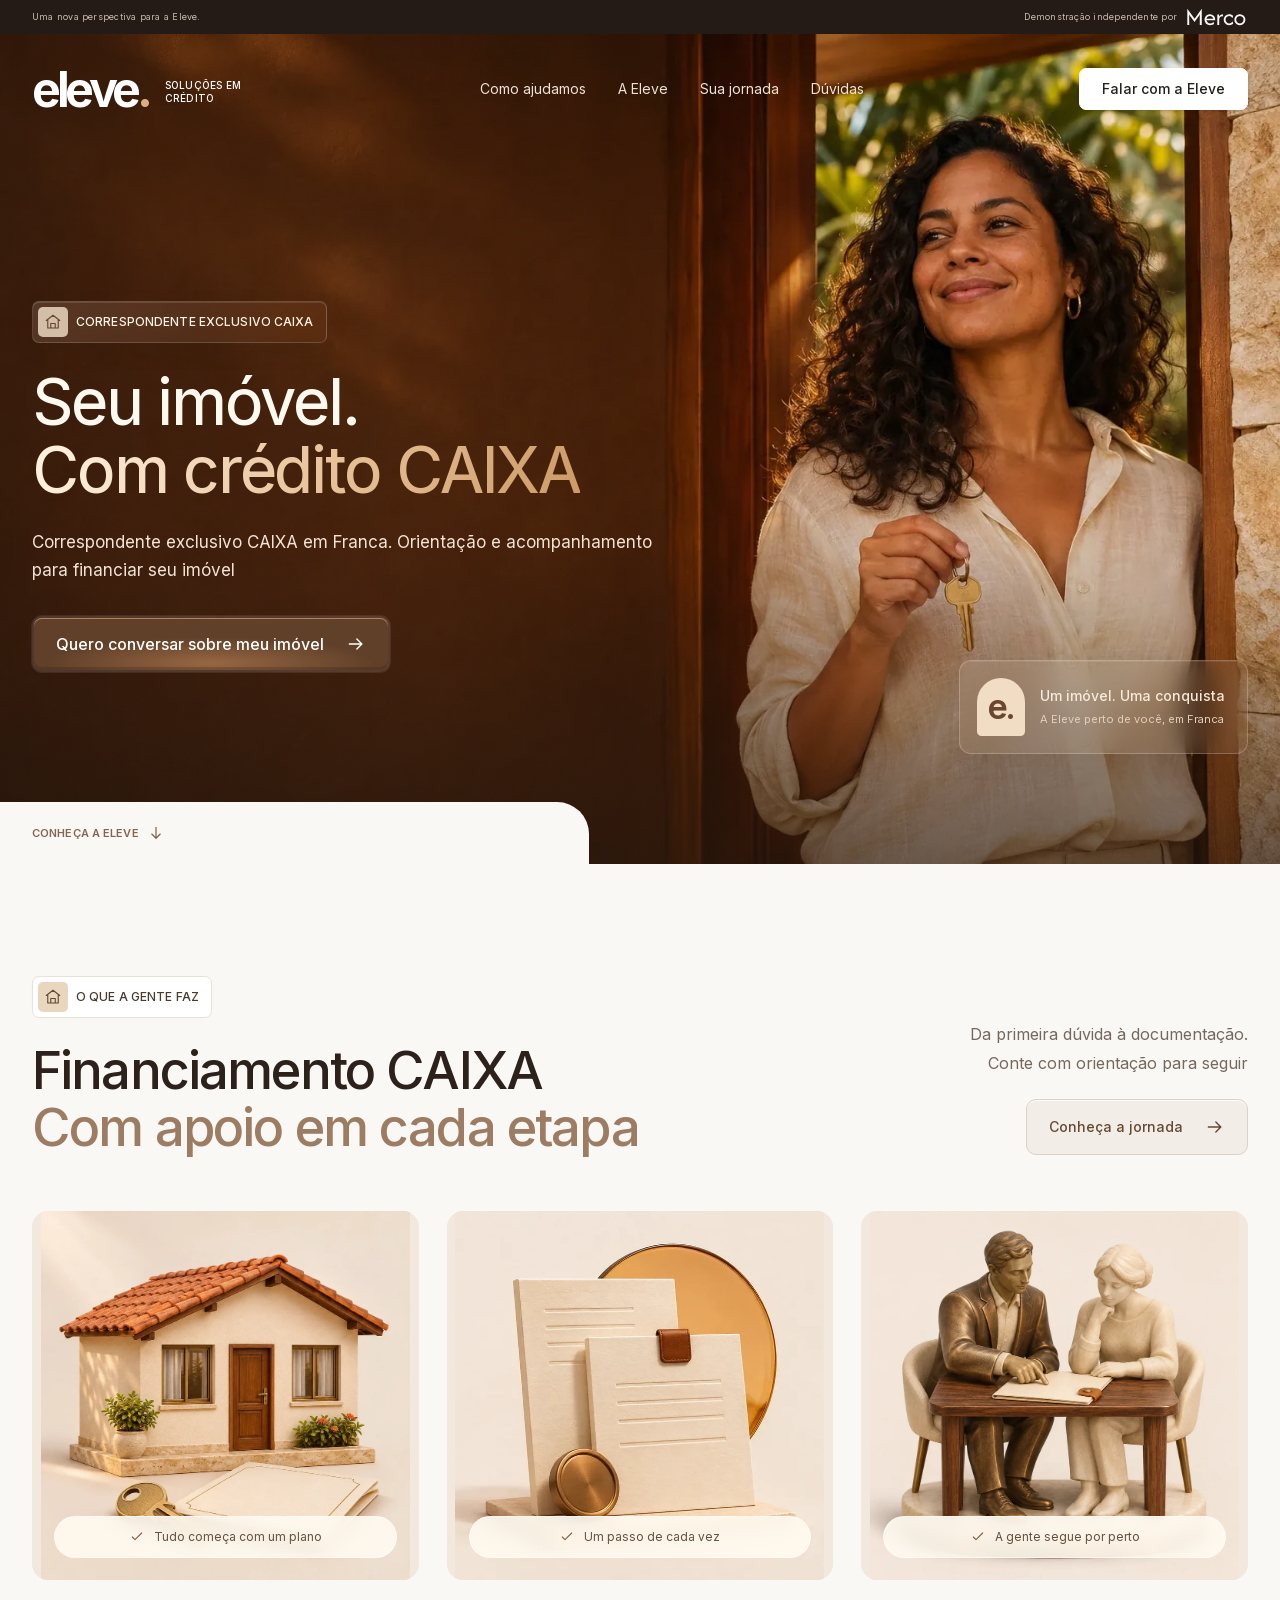
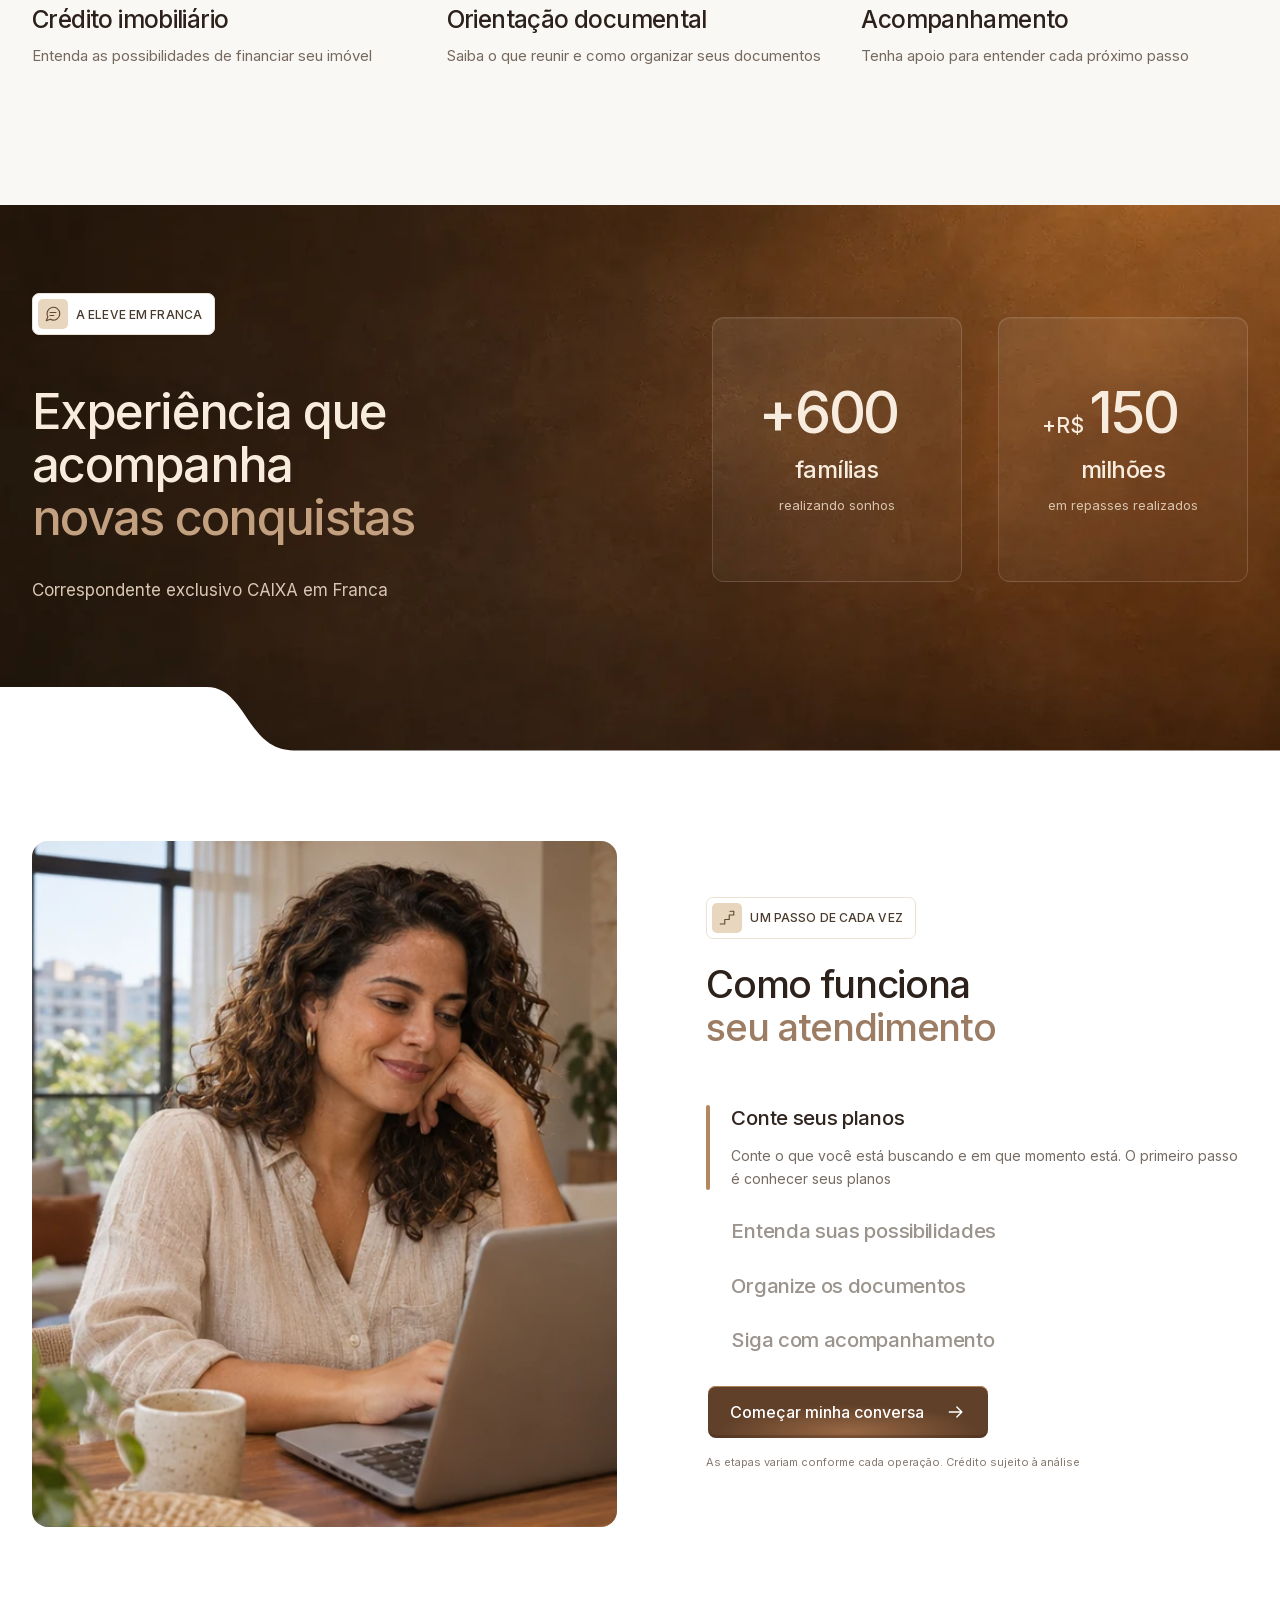
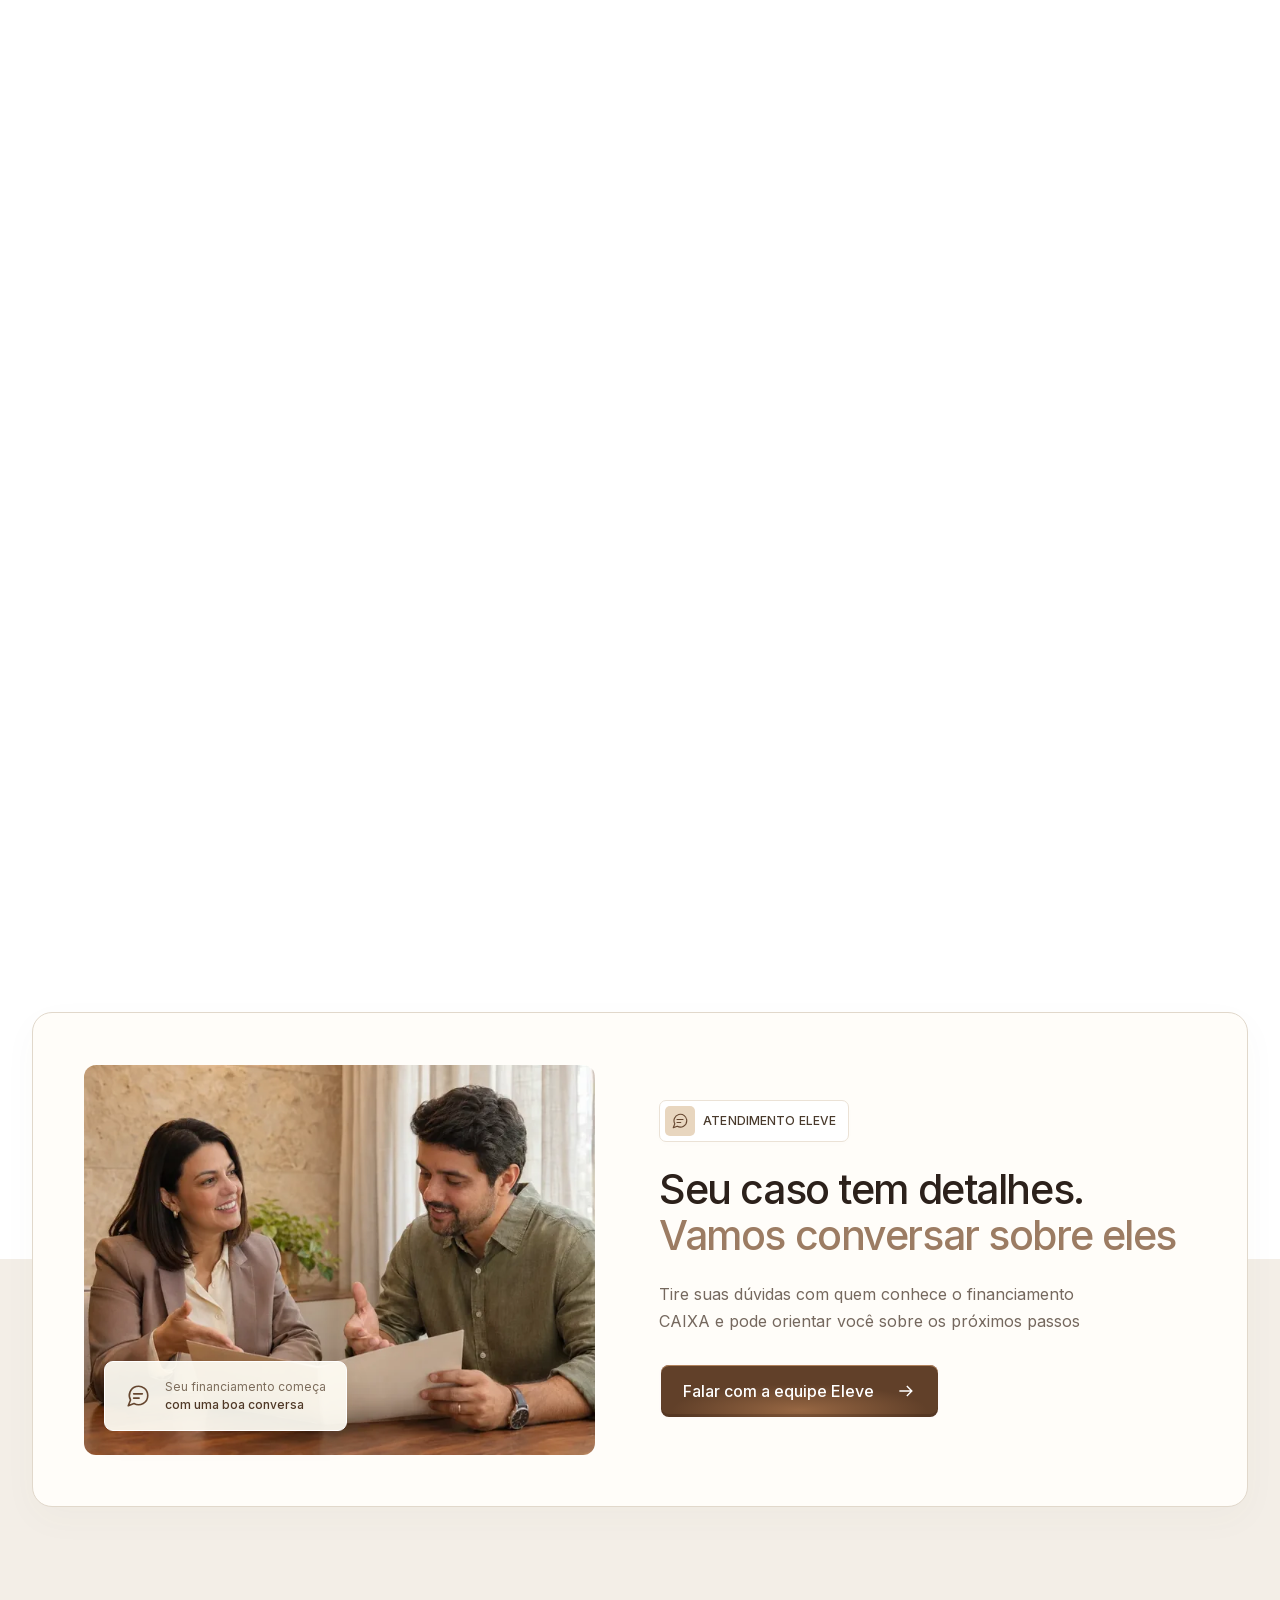
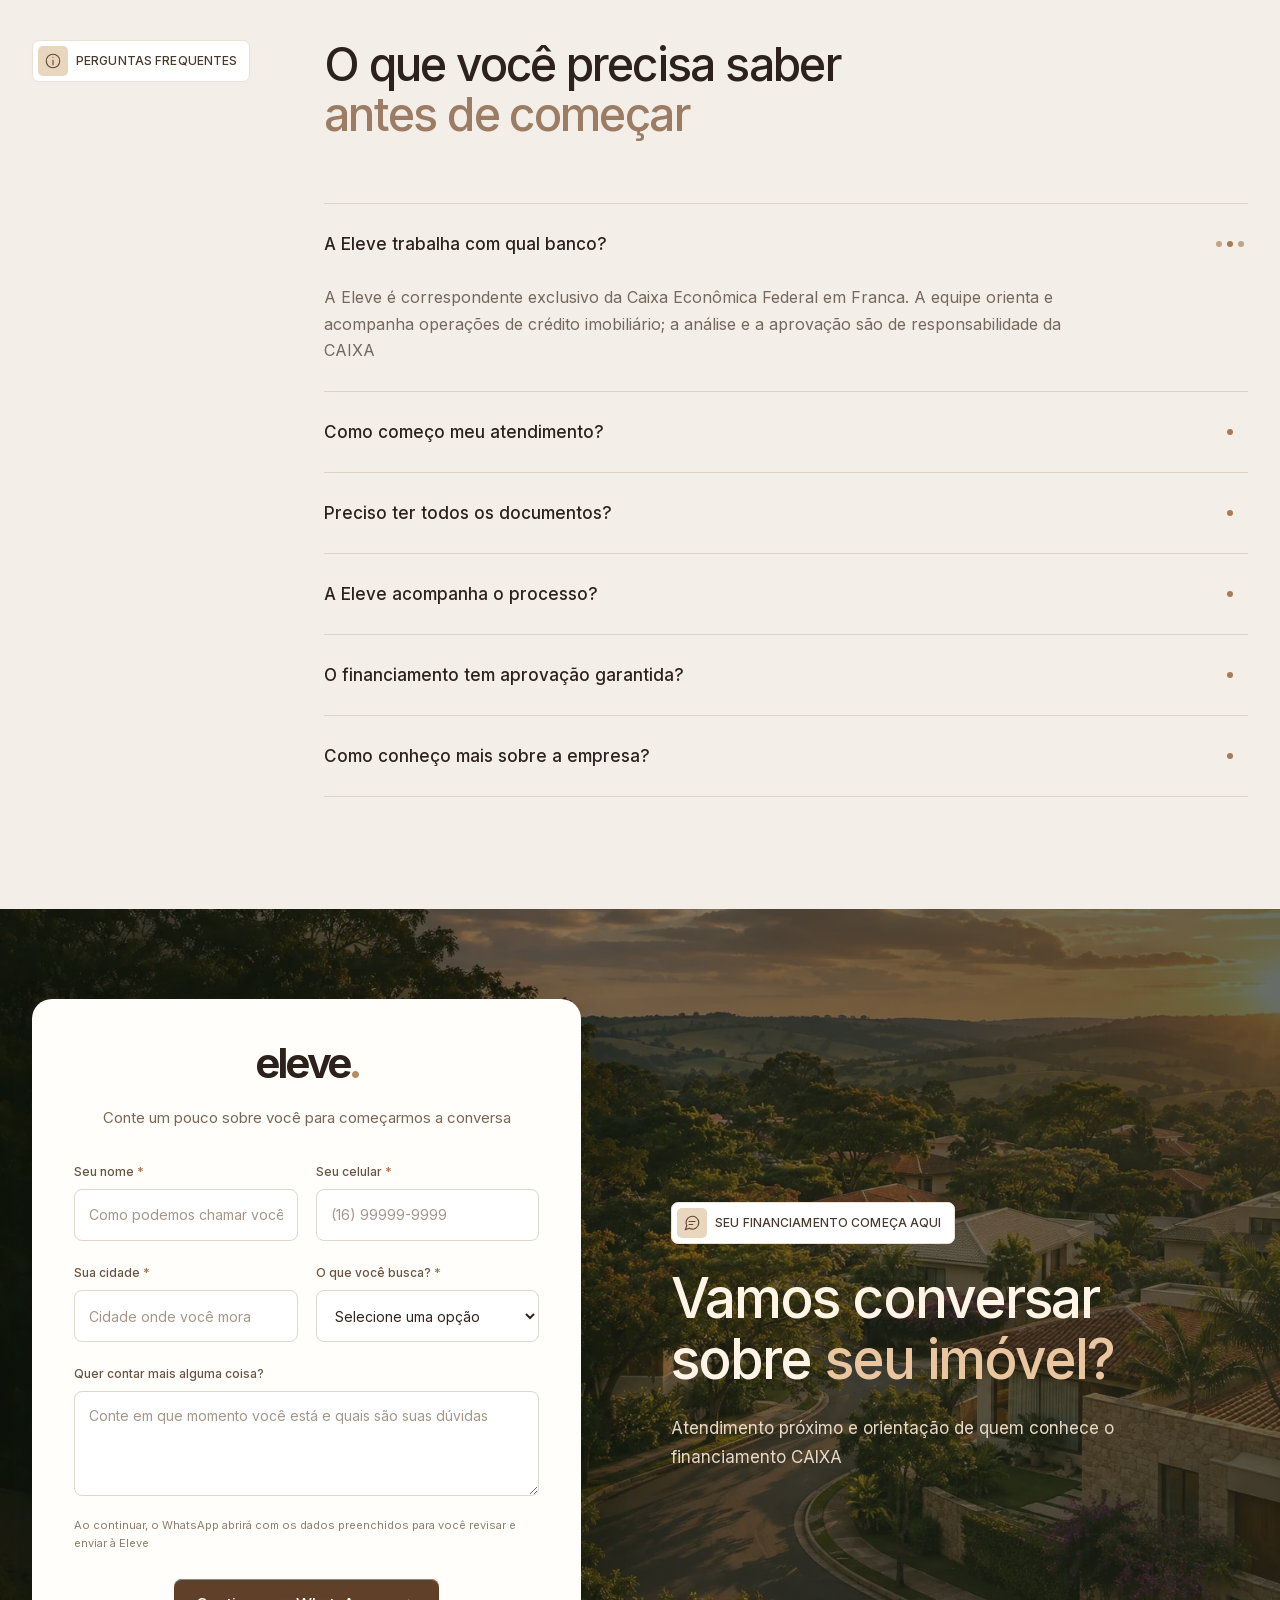
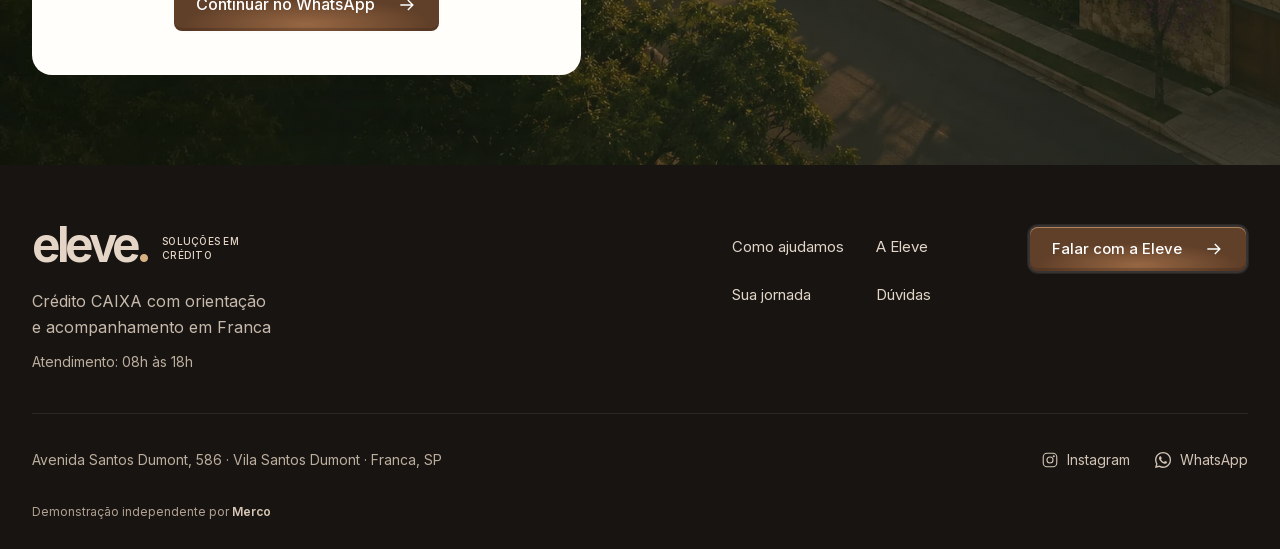
==== commit 7efeb23e: "ok" ====
--- a/index.html
+++ b/index.html
@@ -4,14 +4,47 @@
 <head>
 <meta charset="utf-8"/>
 <meta content="width=device-width, initial-scale=1" name="viewport"/>
-<meta content="noindex,nofollow,noarchive" name="robots"/>
+<!-- Demo: remove noindex when this becomes the official, approved website. -->
+<meta content="noindex,follow" name="robots"/>
 <meta content="#30251f" name="theme-color"/>
-<meta content="Crédito imobiliário com orientação e acompanhamento em Franca, SP. Conheça a Eleve Soluções em Crédito." name="description"/>
-<title>Eleve — Seu próximo endereço começa aqui.</title>
+<meta content="Financiamento imobiliário CAIXA em Franca, SP. A Eleve orienta você sobre crédito, documentos e acompanha cada etapa da conquista do seu imóvel." name="description"/>
+<title>Eleve | Financiamento imobiliário CAIXA em Franca</title>
+<link rel="canonical" href="https://elevecorrespondente.vercel.app/"/>
+<meta property="og:locale" content="pt_BR"/>
+<meta property="og:type" content="website"/>
+<meta property="og:site_name" content="Eleve Soluções em Crédito"/>
+<meta property="og:title" content="Eleve | Financiamento imobiliário CAIXA em Franca"/>
+<meta property="og:description" content="Orientação e acompanhamento para financiar seu imóvel com crédito CAIXA em Franca, SP."/>
+<meta property="og:url" content="https://elevecorrespondente.vercel.app/"/>
+<meta property="og:image" content="https://elevecorrespondente.vercel.app/images/eleve-hero-editorial.webp"/>
+<meta property="og:image:width" content="1536"/>
+<meta property="og:image:height" content="1024"/>
+<meta property="og:image:alt" content="Cena ilustrativa de conquista de um novo lar"/>
+<meta name="twitter:card" content="summary_large_image"/>
+<meta name="twitter:title" content="Eleve | Financiamento imobiliário CAIXA em Franca"/>
+<meta name="twitter:description" content="Orientação e acompanhamento para financiar seu imóvel com crédito CAIXA em Franca, SP."/>
+<meta name="twitter:image" content="https://elevecorrespondente.vercel.app/images/eleve-hero-editorial.webp"/>
 <link href="images/eleve-favicon.svg" rel="icon" type="image/svg+xml"/>
 <link as="font" crossorigin="" href="fonts/inter-latin.woff2" rel="preload" type="font/woff2"/>
-<link as="image" fetchpriority="high" href="images/eleve-hero-editorial.webp" rel="preload"/>
+<link as="image" fetchpriority="high" href="images/eleve-hero-editorial.webp" imagesrcset="images/eleve-hero-editorial-768.webp 768w, images/eleve-hero-editorial-1024.webp 1024w, images/eleve-hero-editorial.webp 1536w" imagesizes="100vw" rel="preload"/>
 <link href="css/site-eleve.css" rel="stylesheet"/>
+<script type="application/ld+json">
+{
+  "@context": "https://schema.org",
+  "@type": "FinancialService",
+  "name": "Eleve Soluções em Crédito",
+  "description": "Correspondente exclusivo CAIXA em Franca, com orientação e acompanhamento em crédito imobiliário.",
+  "telephone": "+55-16-99367-4960",
+  "address": {
+    "@type": "PostalAddress",
+    "streetAddress": "Avenida Santos Dumont, 586, Vila Santos Dumont",
+    "addressLocality": "Franca",
+    "addressRegion": "SP",
+    "addressCountry": "BR"
+  },
+  "sameAs": ["https://www.instagram.com/elevecorrespondente/"]
+}
+</script>
 <script defer="" src="js/site-eleve.js"></script>
 <noscript><style>.journey-choice-description[hidden]{display:block}.journey-choices button{cursor:default}</style></noscript><noscript><style>.contact-form-card form[hidden]{display:none}</style></noscript><script defer="" src="js/section-reveals.js"></script></head>
 <body>
@@ -26,7 +59,7 @@
 </header>
 <main id="principal">
 <section aria-labelledby="hero-title" class="hero" id="inicio">
-<img alt="Mulher com a chave de uma casa, em uma cena ilustrativa de conquista de um novo lar" class="hero-photo" fetchpriority="high" height="1024" src="images/eleve-hero-editorial.webp" width="1536"/>
+<img alt="Mulher com a chave de uma casa, em uma cena ilustrativa de conquista de um novo lar" class="hero-photo" fetchpriority="high" height="1024" src="images/eleve-hero-editorial.webp" srcset="images/eleve-hero-editorial-768.webp 768w, images/eleve-hero-editorial-1024.webp 1024w, images/eleve-hero-editorial.webp 1536w" sizes="100vw" width="1536"/>
 <div class="hero-shade"></div>
 <div class="wrapper hero-inner">
 <div class="hero-copy">
@@ -70,10 +103,10 @@
 </div>
 <svg aria-hidden="true" class="section-divider" preserveaspectratio="none" viewBox="0 0 1920 80"><path d="M0 0H310C370 0 370 78 440 78H1920V80H0Z" fill="#fff"></path></svg></section>
 <section aria-labelledby="journey-title" class="journey section-pad" id="jornada">
-<div class="wrapper"><div class="journey-scroll-scene"><div class="journey-layout" data-reveal="rise" data-reveal-scope="desktop"><div class="journey-mobile-intro" data-reveal="rise"><p class="eyebrow section-badge"><img alt="" height="30" src="images/eleve-steps.svg" width="30"/><span>UM PASSO DE CADA VEZ</span></p><h2 id="journey-mobile-title">Como funciona<br/><span>seu atendimento</span></h2></div><div class="journey-media"><div aria-labelledby="journey-tab-0" class="journey-media-panel" id="journey-panel-0" role="tabpanel"><img alt="Mulher conversando sobre seus planos em um ambiente acolhedor" data-reveal="soft" data-reveal-scope="mobile" height="627" loading="lazy" src="images/eleve-journey-1.webp" width="627"/><div class="journey-mobile-copy" data-reveal="rise" data-reveal-scope="mobile"><h3>Conte seus planos</h3><p>Conte o que você está buscando e em que momento está. O primeiro passo é conhecer seus planos</p></div></div><div aria-labelledby="journey-tab-1" class="journey-media-panel" hidden="" id="journey-panel-1" role="tabpanel"><img alt="Atendimento e orientação sobre financiamento imobiliário" data-reveal="soft" data-reveal-scope="mobile" height="627" loading="lazy" src="images/eleve-journey-2.webp" width="627"/><div class="journey-mobile-copy" data-reveal="rise" data-reveal-scope="mobile"><h3>Entenda suas possibilidades</h3><p>Converse sobre financiamento imobiliário e esclareça suas dúvidas antes de seguir</p></div></div><div aria-labelledby="journey-tab-2" class="journey-media-panel" hidden="" id="journey-panel-2" role="tabpanel"><img alt="Organização dos documentos de uma operação imobiliária" data-reveal="soft" data-reveal-scope="mobile" height="627" loading="lazy" src="images/eleve-journey-3.webp" width="627"/><div class="journey-mobile-copy" data-reveal="rise" data-reveal-scope="mobile"><h3>Organize os documentos</h3><p>Receba orientação sobre a documentação solicitada conforme a sua operação</p></div></div><div aria-labelledby="journey-tab-3" class="journey-media-panel" hidden="" id="journey-panel-3" role="tabpanel"><img alt="Casal em uma cena ilustrativa de conquista de um novo imóvel" data-reveal="soft" data-reveal-scope="mobile" height="627" loading="lazy" src="images/eleve-journey-4.webp" width="627"/><div class="journey-mobile-copy" data-reveal="rise" data-reveal-scope="mobile"><h3>Siga com acompanhamento</h3><p>Conte com acompanhamento e orientação para entender os próximos passos do processo</p></div></div></div><div class="journey-content"><p class="eyebrow section-badge"><img alt="" height="30" src="images/eleve-steps.svg" width="30"/><span>UM PASSO DE CADA VEZ</span></p><h2 id="journey-title">Como funciona<br/><span>seu atendimento</span></h2><div aria-label="Etapas do atendimento" aria-orientation="vertical" class="journey-choices" role="tablist"><button aria-controls="journey-panel-0" aria-selected="true" id="journey-tab-0" role="tab" tabindex="0" type="button"><span class="journey-choice-title">Conte seus planos</span><span class="journey-choice-description">Conte o que você está buscando e em que momento está. O primeiro passo é conhecer seus planos</span></button><button aria-controls="journey-panel-1" aria-selected="false" id="journey-tab-1" role="tab" tabindex="-1" type="button"><span class="journey-choice-title">Entenda suas possibilidades</span><span class="journey-choice-description" hidden="">Converse sobre financiamento imobiliário e esclareça suas dúvidas antes de seguir</span></button><button aria-controls="journey-panel-2" aria-selected="false" id="journey-tab-2" role="tab" tabindex="-1" type="button"><span class="journey-choice-title">Organize os documentos</span><span class="journey-choice-description" hidden="">Receba orientação sobre a documentação solicitada conforme a sua operação</span></button><button aria-controls="journey-panel-3" aria-selected="false" id="journey-tab-3" role="tab" tabindex="-1" type="button"><span class="journey-choice-title">Siga com acompanhamento</span><span class="journey-choice-description" hidden="">Conte com acompanhamento e orientação para entender os próximos passos do processo</span></button></div><a class="button button-dark" href="https://wa.me/message/H4JIUP5UPEE7K1" rel="noopener noreferrer" target="_blank"><span>Começar minha conversa</span><span aria-hidden="true"><svg aria-hidden="true" class="direction-icon" fill="none" height="20" stroke="currentColor" stroke-linecap="round" stroke-linejoin="round" stroke-width="1.65" viewBox="0 0 24 24" width="20" xmlns="http://www.w3.org/2000/svg"><path d="M4 12h15M13 6l6 6-6 6"></path></svg></span></a><p class="journey-disclaimer">As etapas variam conforme cada operação. Crédito sujeito à análise</p></div></div></div></div>
+<div class="wrapper"><div class="journey-scroll-scene"><div class="journey-layout" data-reveal="rise" data-reveal-scope="desktop"><div class="journey-mobile-intro" data-reveal="rise"><p class="eyebrow section-badge"><img alt="" height="30" src="images/eleve-steps.svg" width="30"/><span>UM PASSO DE CADA VEZ</span></p><h2 id="journey-mobile-title">Como funciona<br/><span>seu atendimento</span></h2></div><div class="journey-media"><div aria-labelledby="journey-tab-0" class="journey-media-panel" id="journey-panel-0" role="tabpanel"><img alt="Mulher conversando sobre seus planos em um ambiente acolhedor" data-reveal="soft" data-reveal-scope="mobile" decoding="async" height="627" loading="lazy" src="images/eleve-journey-1.webp" width="627"/><div class="journey-mobile-copy" data-reveal="rise" data-reveal-scope="mobile"><h3>Conte seus planos</h3><p>Conte o que você está buscando e em que momento está. O primeiro passo é conhecer seus planos</p></div></div><div aria-labelledby="journey-tab-1" class="journey-media-panel" hidden="" id="journey-panel-1" role="tabpanel"><img alt="Atendimento e orientação sobre financiamento imobiliário" data-reveal="soft" data-reveal-scope="mobile" decoding="async" height="627" loading="lazy" src="images/eleve-journey-2.webp" width="627"/><div class="journey-mobile-copy" data-reveal="rise" data-reveal-scope="mobile"><h3>Entenda suas possibilidades</h3><p>Converse sobre financiamento imobiliário e esclareça suas dúvidas antes de seguir</p></div></div><div aria-labelledby="journey-tab-2" class="journey-media-panel" hidden="" id="journey-panel-2" role="tabpanel"><img alt="Organização dos documentos de uma operação imobiliária" data-reveal="soft" data-reveal-scope="mobile" decoding="async" height="627" loading="lazy" src="images/eleve-journey-3.webp" width="627"/><div class="journey-mobile-copy" data-reveal="rise" data-reveal-scope="mobile"><h3>Organize os documentos</h3><p>Receba orientação sobre a documentação solicitada conforme a sua operação</p></div></div><div aria-labelledby="journey-tab-3" class="journey-media-panel" hidden="" id="journey-panel-3" role="tabpanel"><img alt="Casal em uma cena ilustrativa de conquista de um novo imóvel" data-reveal="soft" data-reveal-scope="mobile" decoding="async" height="627" loading="lazy" src="images/eleve-journey-4.webp" width="627"/><div class="journey-mobile-copy" data-reveal="rise" data-reveal-scope="mobile"><h3>Siga com acompanhamento</h3><p>Conte com acompanhamento e orientação para entender os próximos passos do processo</p></div></div></div><div class="journey-content"><p class="eyebrow section-badge"><img alt="" height="30" src="images/eleve-steps.svg" width="30"/><span>UM PASSO DE CADA VEZ</span></p><h2 id="journey-title">Como funciona<br/><span>seu atendimento</span></h2><div aria-label="Etapas do atendimento" aria-orientation="vertical" class="journey-choices" role="tablist"><button aria-controls="journey-panel-0" aria-selected="true" id="journey-tab-0" role="tab" tabindex="0" type="button"><span class="journey-choice-title">Conte seus planos</span><span class="journey-choice-description">Conte o que você está buscando e em que momento está. O primeiro passo é conhecer seus planos</span></button><button aria-controls="journey-panel-1" aria-selected="false" id="journey-tab-1" role="tab" tabindex="-1" type="button"><span class="journey-choice-title">Entenda suas possibilidades</span><span class="journey-choice-description" hidden="">Converse sobre financiamento imobiliário e esclareça suas dúvidas antes de seguir</span></button><button aria-controls="journey-panel-2" aria-selected="false" id="journey-tab-2" role="tab" tabindex="-1" type="button"><span class="journey-choice-title">Organize os documentos</span><span class="journey-choice-description" hidden="">Receba orientação sobre a documentação solicitada conforme a sua operação</span></button><button aria-controls="journey-panel-3" aria-selected="false" id="journey-tab-3" role="tab" tabindex="-1" type="button"><span class="journey-choice-title">Siga com acompanhamento</span><span class="journey-choice-description" hidden="">Conte com acompanhamento e orientação para entender os próximos passos do processo</span></button></div><a class="button button-dark" href="https://wa.me/message/H4JIUP5UPEE7K1" rel="noopener noreferrer" target="_blank"><span>Começar minha conversa</span><span aria-hidden="true"><svg aria-hidden="true" class="direction-icon" fill="none" height="20" stroke="currentColor" stroke-linecap="round" stroke-linejoin="round" stroke-width="1.65" viewBox="0 0 24 24" width="20" xmlns="http://www.w3.org/2000/svg"><path d="M4 12h15M13 6l6 6-6 6"></path></svg></span></a><p class="journey-disclaimer">As etapas variam conforme cada operação. Crédito sujeito à análise</p></div></div></div></div>
 </section>
 <section aria-labelledby="conversation-title" class="conversation">
-<div class="wrapper conversation-inner"><div class="support-card" data-reveal="rise" data-reveal-scope="desktop"><div class="support-photo" data-reveal="soft" data-reveal-scope="mobile"><img alt="Cena ilustrativa de uma assessora e um cliente conversando sobre documentação" height="1024" loading="lazy" src="images/eleve-support-distinct.webp" width="1536"/><div class="support-message"><img alt="" height="24" src="images/eleve-chat.svg" width="24"/><span>Seu financiamento começa<br/><strong>com uma boa conversa</strong></span></div></div><div class="support-copy" data-reveal="rise" data-reveal-scope="mobile"><p class="eyebrow section-badge"><img alt="" height="30" src="images/eleve-chat.svg" width="30"/><span>ATENDIMENTO ELEVE</span></p><h2 id="conversation-title">Seu caso tem detalhes.<br/><span>Vamos conversar sobre eles</span></h2><p>Tire suas dúvidas com quem conhece o financiamento CAIXA e pode orientar você sobre os próximos passos</p><a class="button button-dark" href="https://wa.me/message/H4JIUP5UPEE7K1" rel="noopener noreferrer" target="_blank"><span>Falar com a equipe Eleve</span><svg aria-hidden="true" class="direction-icon" fill="none" stroke="currentColor" stroke-width="1.65" viewBox="0 0 24 24"><path d="M4 12h15M13 6l6 6-6 6"></path></svg></a></div></div></div>
+<div class="wrapper conversation-inner"><div class="support-card" data-reveal="rise" data-reveal-scope="desktop"><div class="support-photo" data-reveal="soft" data-reveal-scope="mobile"><img alt="Cena ilustrativa de uma assessora e um cliente conversando sobre documentação" decoding="async" height="1024" loading="lazy" src="images/eleve-support-distinct.webp" srcset="images/eleve-support-distinct-768.webp 768w, images/eleve-support-distinct-1024.webp 1024w, images/eleve-support-distinct.webp 1200w" sizes="(max-width: 760px) calc(100vw - 92px), 44vw" width="1536"/><div class="support-message"><img alt="" height="24" src="images/eleve-chat.svg" width="24"/><span>Seu financiamento começa<br/><strong>com uma boa conversa</strong></span></div></div><div class="support-copy" data-reveal="rise" data-reveal-scope="mobile"><p class="eyebrow section-badge"><img alt="" height="30" src="images/eleve-chat.svg" width="30"/><span>ATENDIMENTO ELEVE</span></p><h2 id="conversation-title">Seu caso tem detalhes.<br/><span>Vamos conversar sobre eles</span></h2><p>Tire suas dúvidas com quem conhece o financiamento CAIXA e pode orientar você sobre os próximos passos</p><a class="button button-dark" href="https://wa.me/message/H4JIUP5UPEE7K1" rel="noopener noreferrer" target="_blank"><span>Falar com a equipe Eleve</span><svg aria-hidden="true" class="direction-icon" fill="none" stroke="currentColor" stroke-width="1.65" viewBox="0 0 24 24"><path d="M4 12h15M13 6l6 6-6 6"></path></svg></a></div></div></div>
 </section>
 <section aria-labelledby="faq-title" class="faq section-pad" id="duvidas"><div class="wrapper faq-layout" data-reveal="soft"><div class="faq-intro"><p class="eyebrow section-badge"><img alt="" height="30" src="images/eleve-info.svg" width="30"/><span>PERGUNTAS FREQUENTES</span></p><h2 id="faq-title">O que você precisa saber<br/><span>antes de começar</span></h2></div><div class="faq-list"><details name="eleve-faq" open=""><summary>A Eleve trabalha com qual banco?<i aria-hidden="true"></i></summary><p>A Eleve é correspondente exclusivo da Caixa Econômica Federal em Franca. A equipe orienta e acompanha operações de crédito imobiliário; a análise e a aprovação são de responsabilidade da CAIXA</p></details>
 <details name="eleve-faq"><summary>Como começo meu atendimento?<i aria-hidden="true"></i></summary><p>Inicie uma conversa pelo WhatsApp da Eleve e conte o que você está buscando. A equipe pode orientar sobre os próximos passos conforme o seu momento</p></details>
--- a/css/site-eleve.css
+++ b/css/site-eleve.css
@@ -847,3 +847,44 @@
  .footer-base>span a strong { font-size:15px; font-weight:600; color:#eadaca; }
 }
 @media(max-width:380px) { .journey-mobile-copy { padding:22px 20px; }.journey-mobile-copy h3 { font-size:19px; }.footer-nav { column-gap:18px; } }
+
+/* Footer scale: brand, navigation/action, supporting details, then credit. */
+@media(max-width:760px) { .closing { background-image:url('../images/eleve-contact-neighborhood-768.webp'); } }
+.footer { padding-block:56px 28px; }
+.footer-main { grid-template-columns:minmax(260px,1fr) auto auto; align-items:start; gap:40px; padding-bottom:40px; }
+.footer-brand-block .wordmark { font-size:48px; column-gap:14px; }
+.footer-brand-block .wordmark small { max-width:110px; font-size:10px; line-height:1.4; }
+.footer-brand-block>p { margin-top:20px; font-size:16px; line-height:1.6; color:#c7b9ab; }
+.footer-brand-block>.footer-hours { margin-top:10px; font-size:14px; color:#bcae9e; }
+.footer-nav { display:grid; grid-template-columns:repeat(2,minmax(0,1fr)); gap:4px 32px; padding-top:4px; font-size:15px; }
+.footer-nav a { display:flex; align-items:center; min-height:44px; line-height:1.4; color:#e2d6c9; }
+.footer-main>.button { min-height:48px; margin-top:4px; font-size:15px; }
+.footer-base { display:grid; grid-template-columns:minmax(0,1fr) auto; align-items:center; gap:20px 32px; padding-top:24px; }
+.footer-base>.footer-address { white-space:normal; font-size:14px; line-height:1.65; color:#bcae9e; }
+.footer-socials { display:flex; gap:24px; width:auto; }
+.footer-socials a { min-height:44px; font-size:14px; color:#d1c3b5; }
+.footer-socials svg,.footer-socials .social-icon { width:18px; height:18px; flex-shrink:0; }
+.footer-base>span { grid-column:1/-1; font-size:12px; line-height:1.6; color:#b1a192; }
+.footer-base>span a strong { font-size:inherit; font-weight:600; color:#d8c7b6; }
+@media(min-width:761px) and (max-width:1100px) {
+ .footer-main { grid-template-columns:minmax(240px,1fr) auto; gap:24px 32px; }
+ .footer-nav { grid-column:2; grid-row:1; }
+ .footer-main>.button { grid-column:2; grid-row:2; justify-self:start; }
+ .footer-brand-block { grid-row:1/3; }
+}
+@media(max-width:760px) {
+ .footer { padding-block:40px 24px; }
+ .footer-main { grid-template-columns:minmax(0,1fr); gap:24px; padding-bottom:28px; }
+ .footer-brand-block .wordmark { font-size:42px; column-gap:12px; }
+ .footer-brand-block .wordmark small { font-size:9px; max-width:100px; }
+ .footer-brand-block>p { margin-top:18px; font-size:15px; }
+ .footer-brand-block>.footer-hours { font-size:13px; margin-top:10px; }
+ .footer-nav { grid-column:1; grid-row:2; width:100%; gap:2px 20px; padding:0; }
+ .footer-nav a { font-size:15px; }
+ .footer-main>.button { width:100%; min-height:50px; margin:0; font-size:15px; }
+ .footer-base { grid-template-columns:minmax(0,1fr); gap:18px; padding-top:24px; }
+ .footer-base>.footer-address { font-size:13px; }
+ .footer-socials { display:grid; grid-template-columns:repeat(2,minmax(0,1fr)); gap:12px; width:100%; }
+ .footer-socials a { justify-content:center; min-height:44px; padding:10px; font-size:14px; }
+ .footer-base>span { font-size:12px; }
+}
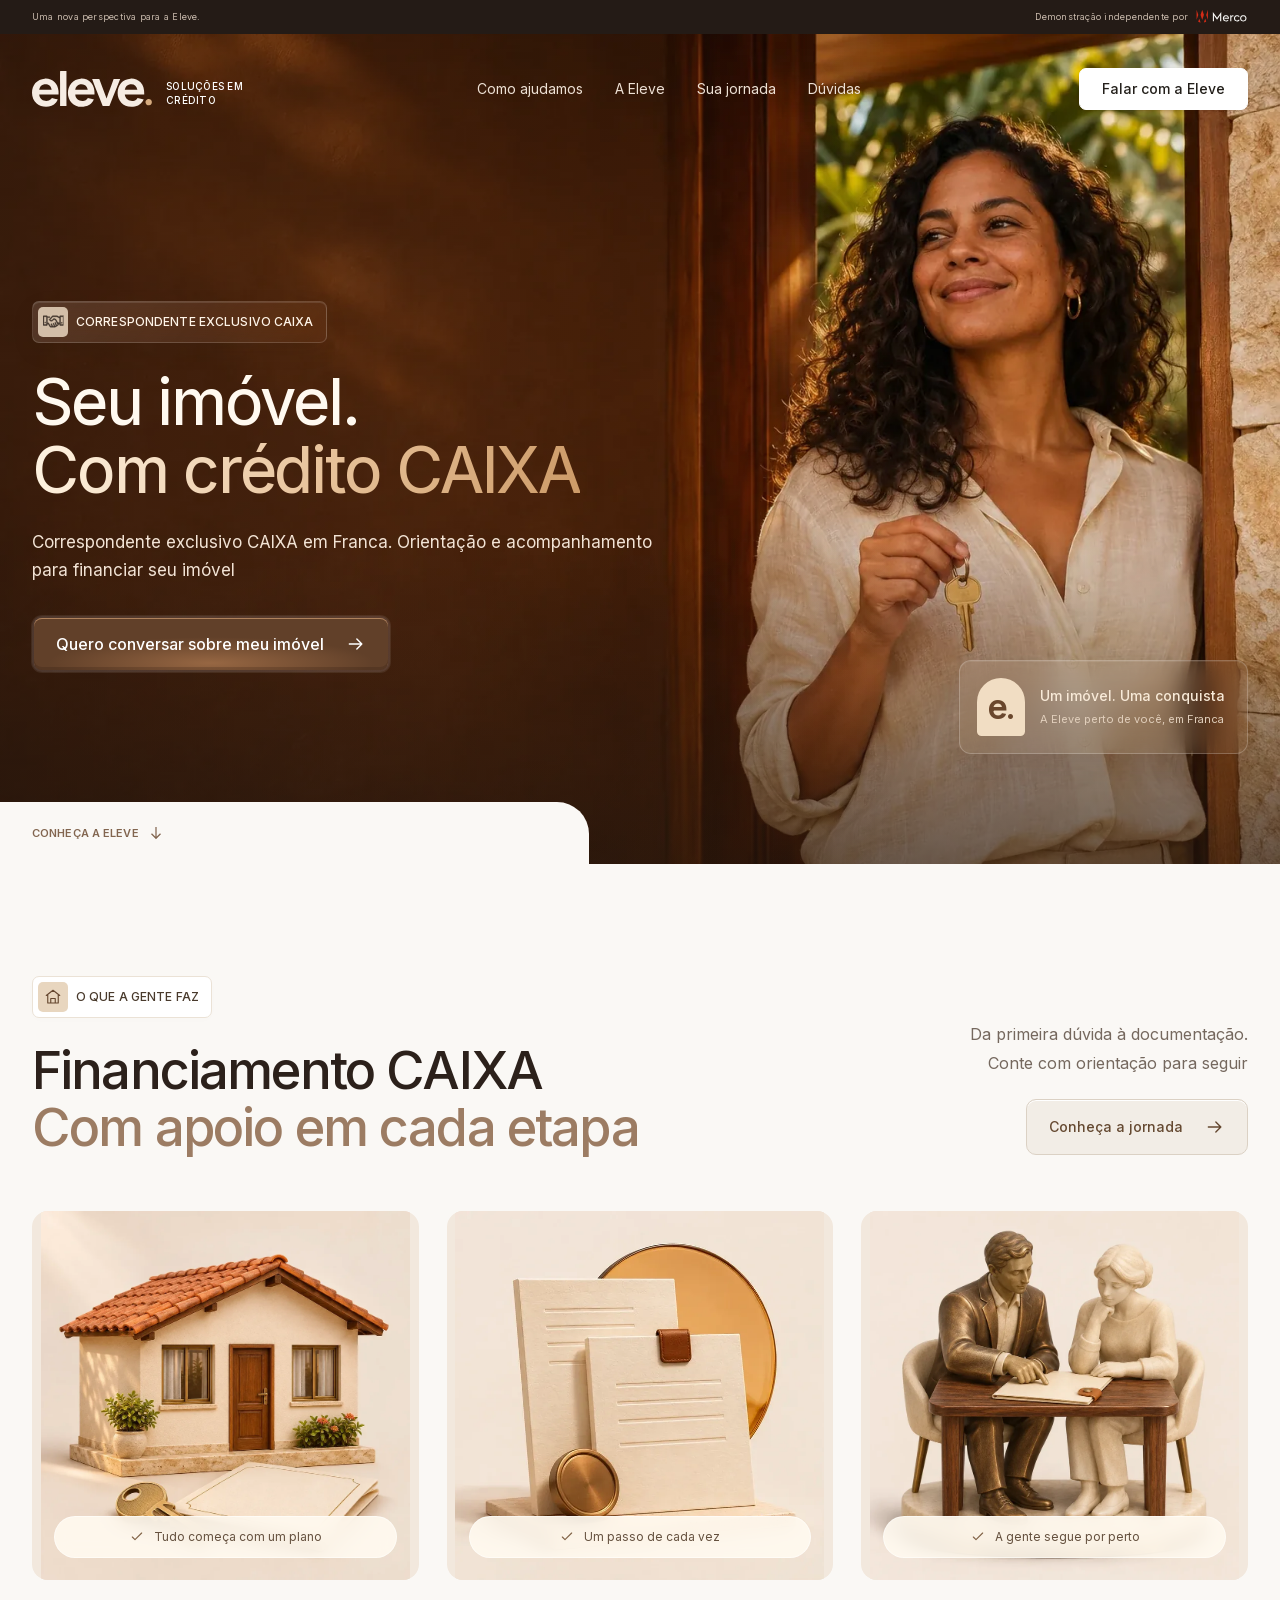
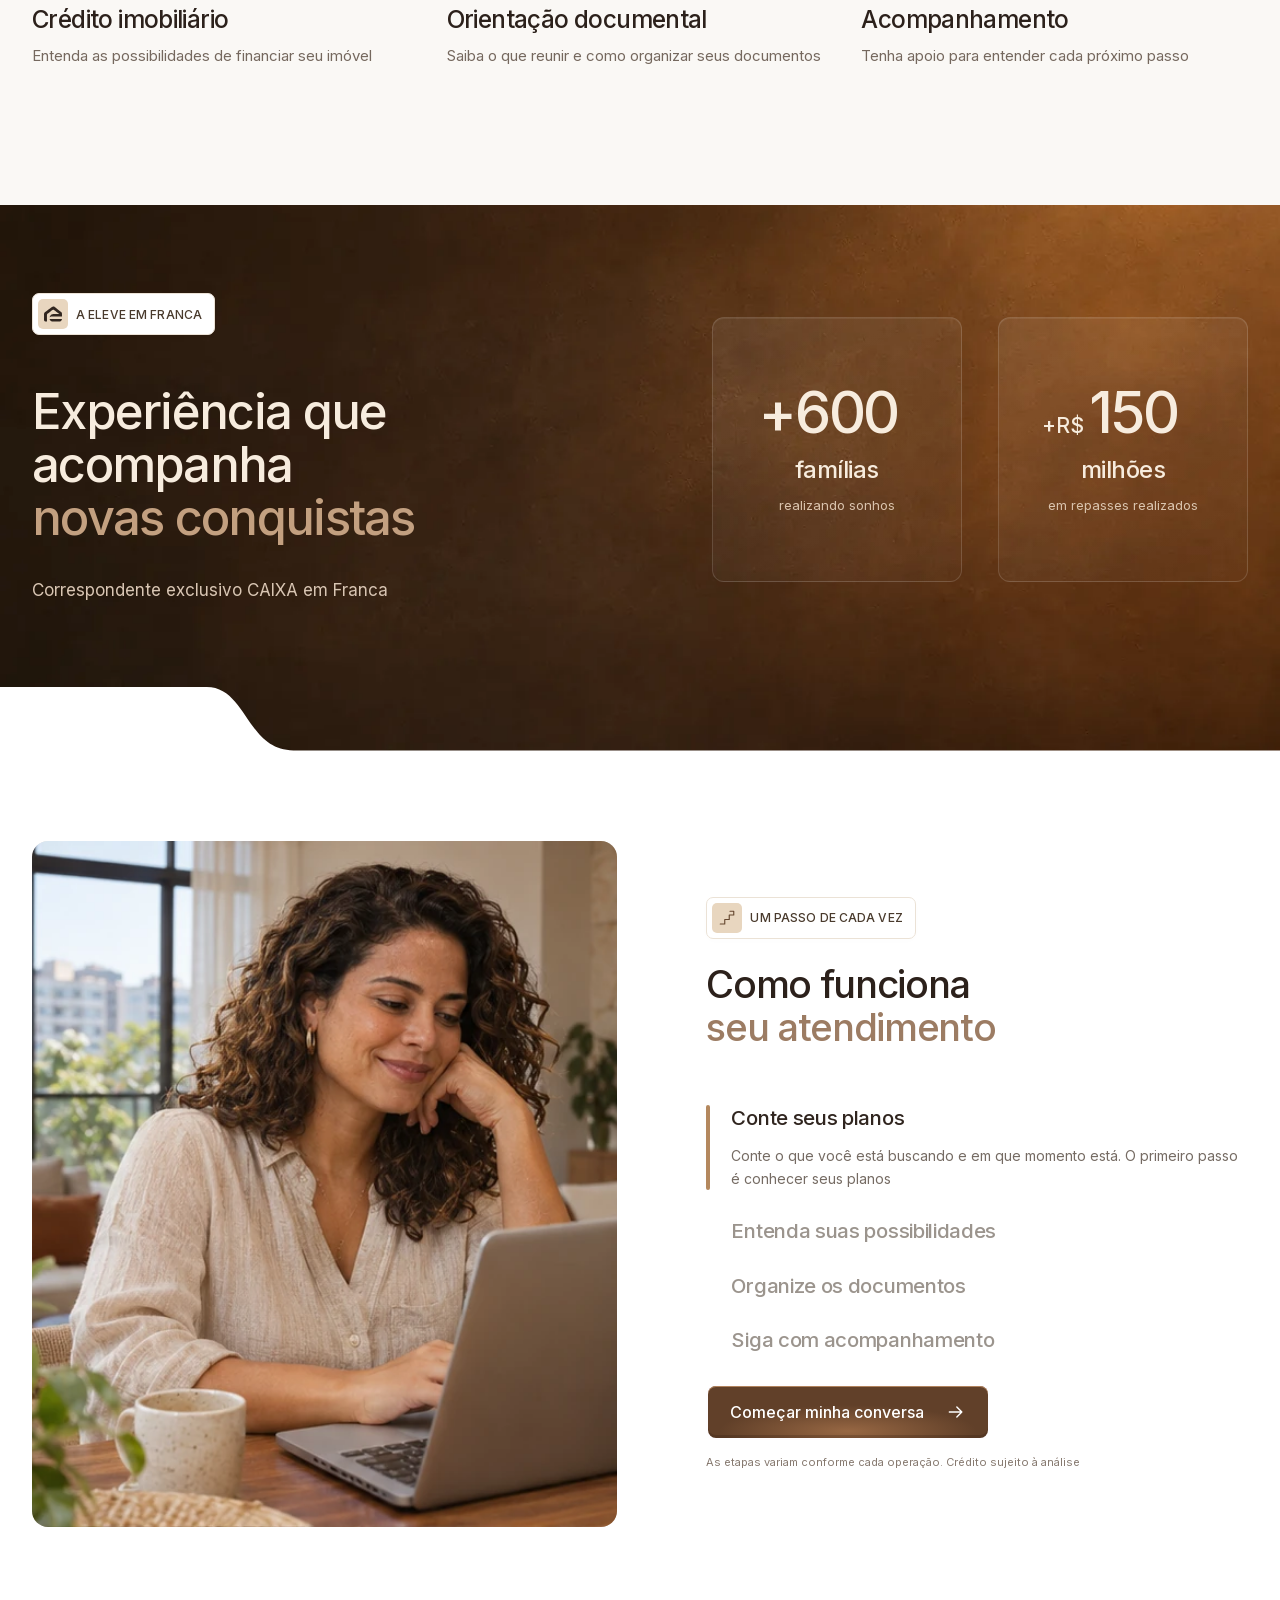
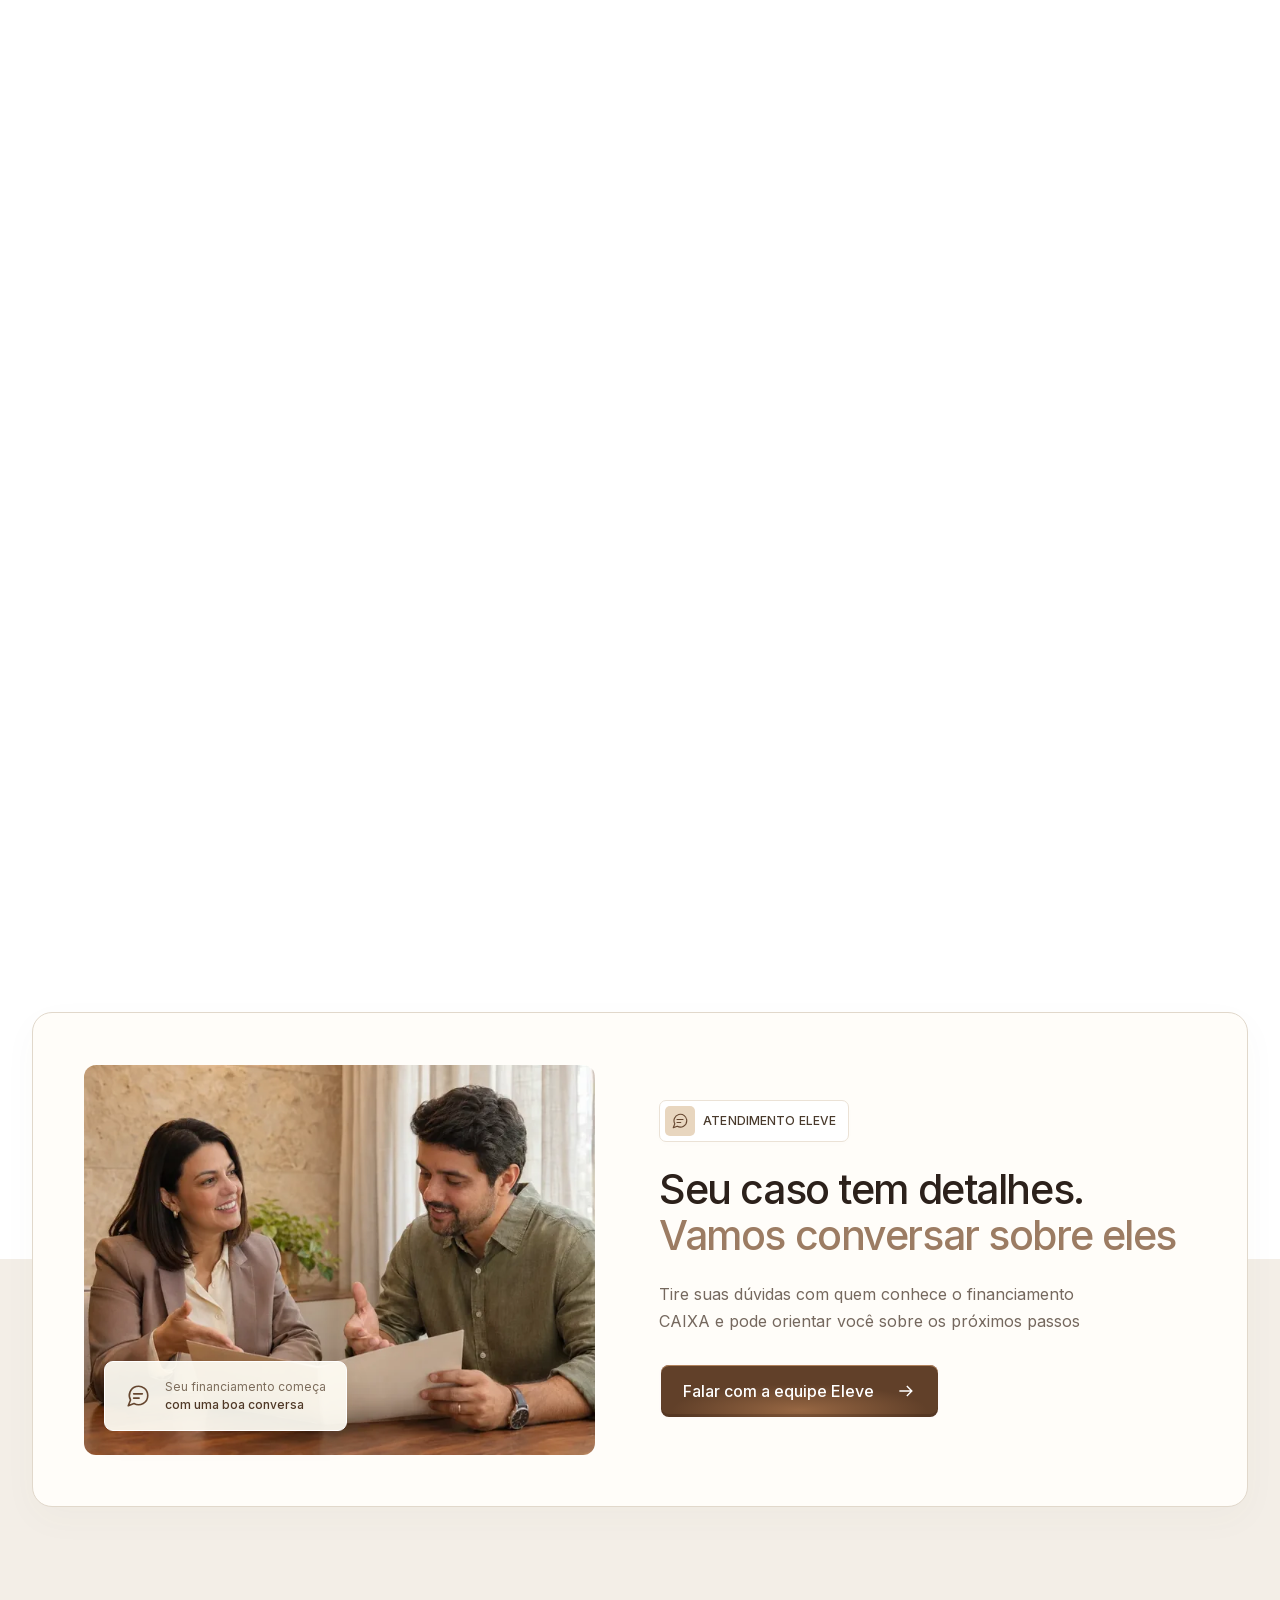
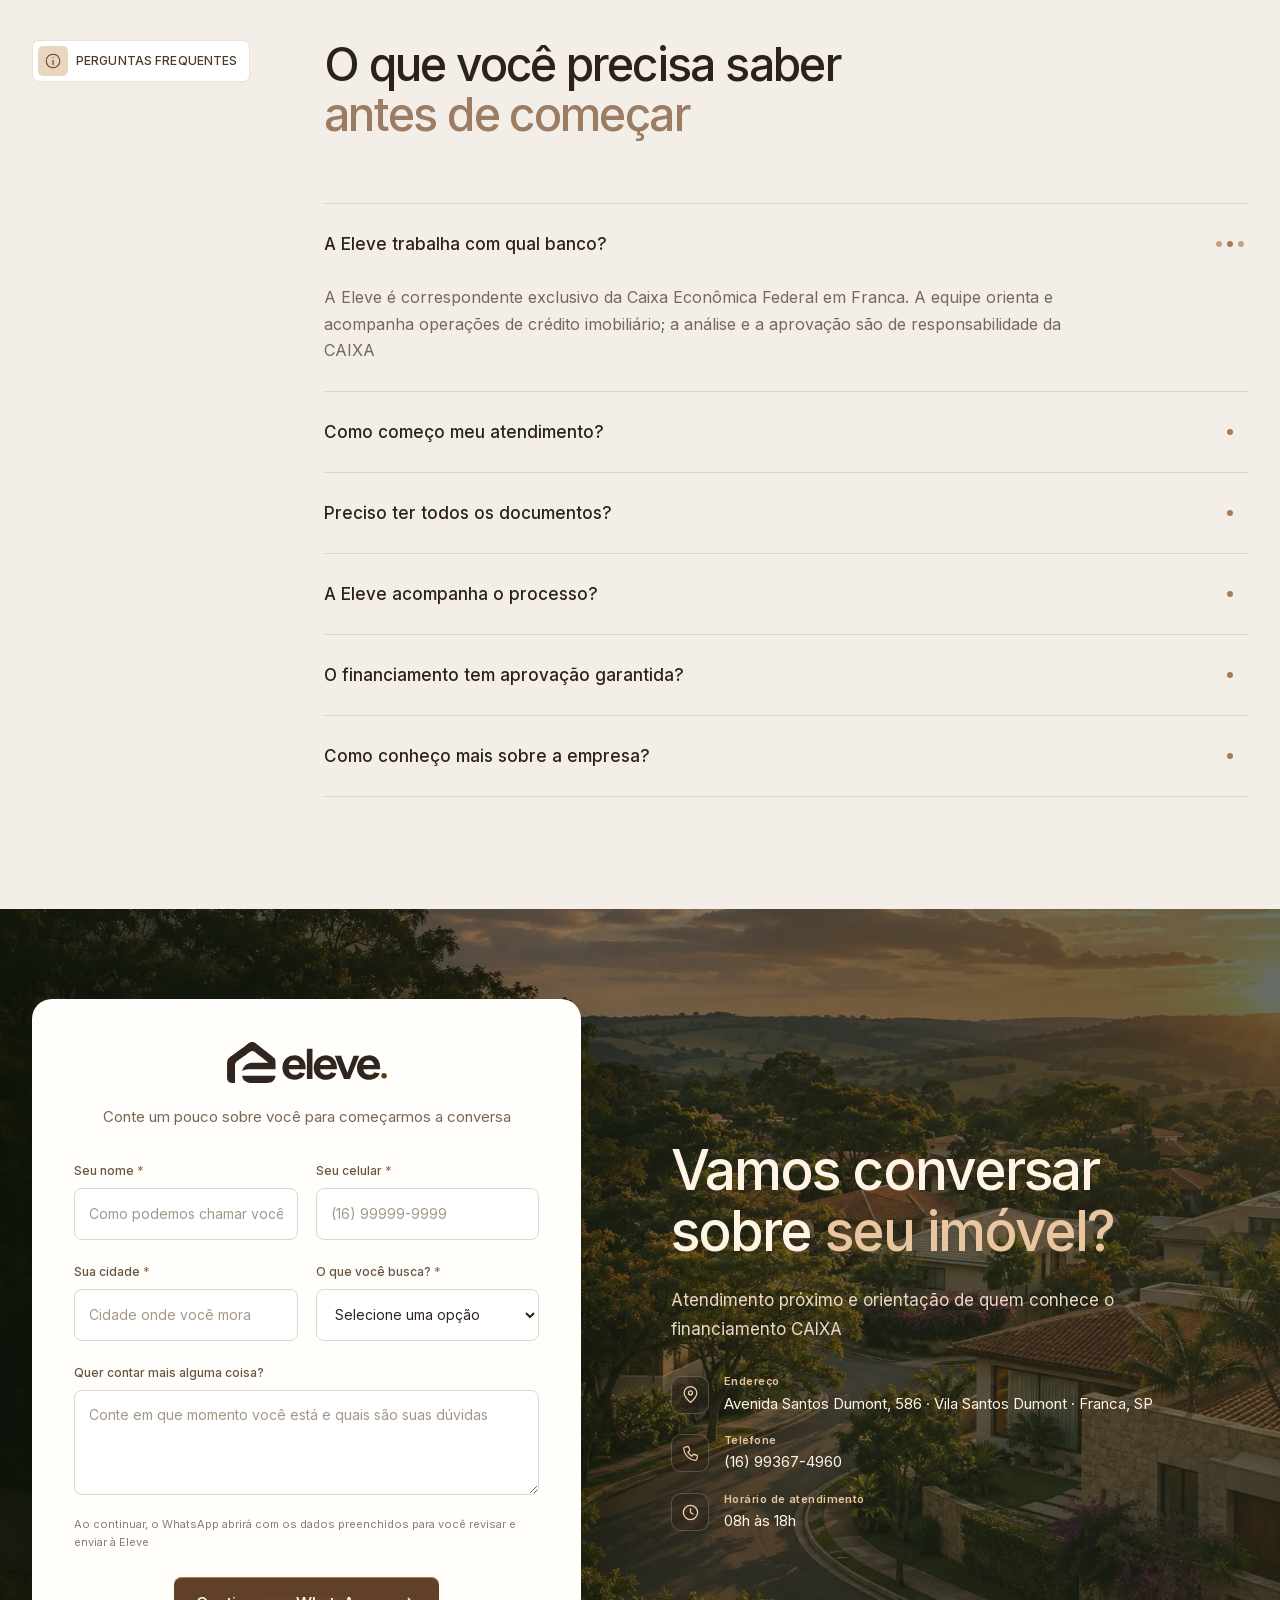
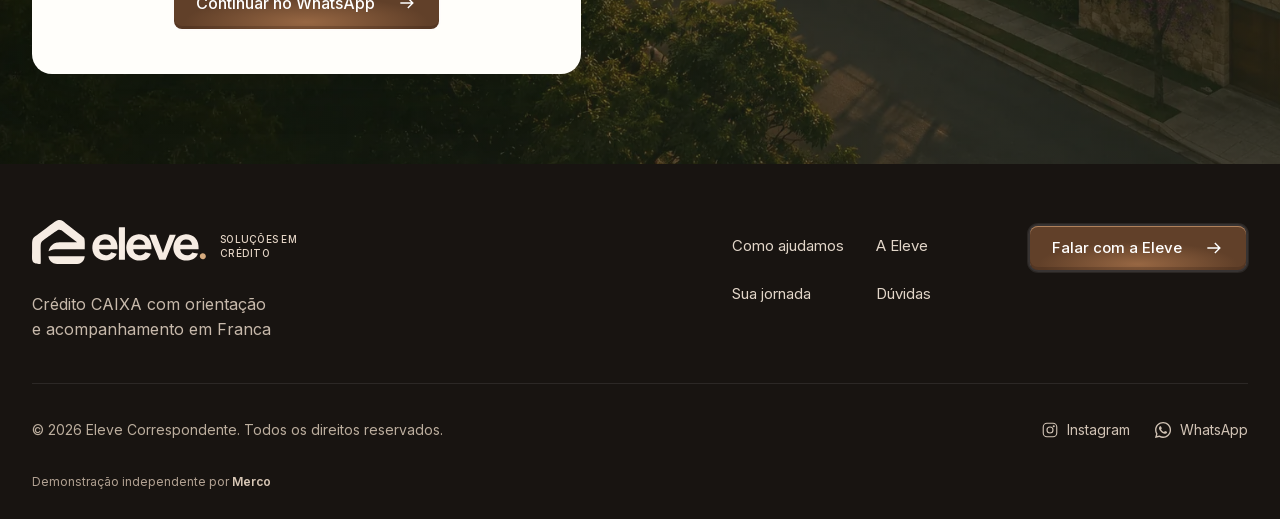
==== commit bc0879eb: "ok" ====
--- a/index.html
+++ b/index.html
@@ -4,16 +4,14 @@
 <head>
 <meta charset="utf-8"/>
 <meta content="width=device-width, initial-scale=1" name="viewport"/>
-<!-- Demo: remove noindex when this becomes the official, approved website. -->
-<meta content="noindex,follow" name="robots"/>
 <meta content="#30251f" name="theme-color"/>
 <meta content="Financiamento imobiliário CAIXA em Franca, SP. A Eleve orienta você sobre crédito, documentos e acompanha cada etapa da conquista do seu imóvel." name="description"/>
-<title>Eleve | Financiamento imobiliário CAIXA em Franca</title>
+<title>Correspondente CAIXA em Franca | Eleve Soluções em Crédito</title>
 <link rel="canonical" href="https://elevecorrespondente.vercel.app/"/>
 <meta property="og:locale" content="pt_BR"/>
 <meta property="og:type" content="website"/>
 <meta property="og:site_name" content="Eleve Soluções em Crédito"/>
-<meta property="og:title" content="Eleve | Financiamento imobiliário CAIXA em Franca"/>
+<meta property="og:title" content="Correspondente CAIXA em Franca | Eleve Soluções em Crédito"/>
 <meta property="og:description" content="Orientação e acompanhamento para financiar seu imóvel com crédito CAIXA em Franca, SP."/>
 <meta property="og:url" content="https://elevecorrespondente.vercel.app/"/>
 <meta property="og:image" content="https://elevecorrespondente.vercel.app/images/eleve-hero-editorial.webp"/>
@@ -21,7 +19,7 @@
 <meta property="og:image:height" content="1024"/>
 <meta property="og:image:alt" content="Cena ilustrativa de conquista de um novo lar"/>
 <meta name="twitter:card" content="summary_large_image"/>
-<meta name="twitter:title" content="Eleve | Financiamento imobiliário CAIXA em Franca"/>
+<meta name="twitter:title" content="Correspondente CAIXA em Franca | Eleve Soluções em Crédito"/>
 <meta name="twitter:description" content="Orientação e acompanhamento para financiar seu imóvel com crédito CAIXA em Franca, SP."/>
 <meta name="twitter:image" content="https://elevecorrespondente.vercel.app/images/eleve-hero-editorial.webp"/>
 <link href="images/eleve-favicon.svg" rel="icon" type="image/svg+xml"/>
@@ -31,28 +29,47 @@
 <script type="application/ld+json">
 {
   "@context": "https://schema.org",
-  "@type": "FinancialService",
-  "name": "Eleve Soluções em Crédito",
-  "description": "Correspondente exclusivo CAIXA em Franca, com orientação e acompanhamento em crédito imobiliário.",
-  "telephone": "+55-16-99367-4960",
-  "address": {
-    "@type": "PostalAddress",
-    "streetAddress": "Avenida Santos Dumont, 586, Vila Santos Dumont",
-    "addressLocality": "Franca",
-    "addressRegion": "SP",
-    "addressCountry": "BR"
-  },
-  "sameAs": ["https://www.instagram.com/elevecorrespondente/"]
+  "@graph": [
+    {
+      "@type": "WebSite",
+      "@id": "https://elevecorrespondente.vercel.app/#website",
+      "url": "https://elevecorrespondente.vercel.app/",
+      "name": "Eleve Soluções em Crédito",
+      "alternateName": "Eleve",
+      "inLanguage": "pt-BR"
+    },
+    {
+      "@type": "FinancialService",
+      "@id": "https://elevecorrespondente.vercel.app/#empresa",
+      "name": "Eleve Soluções em Crédito",
+      "url": "https://elevecorrespondente.vercel.app/",
+      "description": "Correspondente exclusivo CAIXA em Franca, com orientação e acompanhamento em crédito imobiliário.",
+      "telephone": "+55-16-99367-4960",
+      "address": {
+        "@type": "PostalAddress",
+        "streetAddress": "Avenida Santos Dumont, 586, Vila Santos Dumont",
+        "addressLocality": "Franca",
+        "addressRegion": "SP",
+        "addressCountry": "BR"
+      },
+      "areaServed": {
+        "@type": "City",
+        "name": "Franca"
+      },
+      "sameAs": ["https://www.instagram.com/elevecorrespondente/"],
+      "mainEntityOfPage": "https://elevecorrespondente.vercel.app/"
+    }
+  ]
 }
 </script>
 <script defer="" src="js/site-eleve.js"></script>
 <noscript><style>.journey-choice-description[hidden]{display:block}.journey-choices button{cursor:default}</style></noscript><noscript><style>.contact-form-card form[hidden]{display:none}</style></noscript><script defer="" src="js/section-reveals.js"></script></head>
 <body>
 <a class="skip-link" href="#principal">Pular para o conteúdo</a>
-<div class="study-banner"><span>Uma nova perspectiva para a Eleve.</span><span>Demonstração independente por <img alt="Merco Estúdio" height="18" src="images/merco-wordmark-claro.svg" width="62"/></span></div>
+<div class="study-banner"><span>Uma nova perspectiva para a Eleve.</span><span class="study-credit"><span>Demonstração independente por</span><img alt="Merco Estúdio" class="study-credit-logo" height="13" src="images/merco-logo-claro.svg" width="52"/></span></div>
 <header class="site-header">
 <div class="wrapper header-inner">
-<a aria-label="Eleve, início" class="wordmark" href="#inicio"><span class="brand-name">eleve<span>.</span></span><small>SOLUÇÕES EM CRÉDITO</small></a>
+<a aria-label="Eleve Soluções em Crédito, início" class="wordmark" data-hero-reveal="brand" href="#inicio"><img alt="" class="brand-logo brand-logo-text" height="210" src="images/logotexto.svg" width="706"/><small>SOLUÇÕES EM CRÉDITO</small></a>
 <nav aria-label="Navegação principal" class="desktop-nav"><a href="#solucoes">Como ajudamos</a><a href="#sobre">A Eleve</a><a href="#jornada">Sua jornada</a><a href="#duvidas">Dúvidas</a></nav>
 <a class="button button-header" href="https://wa.me/message/H4JIUP5UPEE7K1" rel="noopener noreferrer" target="_blank">Falar com a Eleve <span class="sr-only">pelo WhatsApp</span></a>
 </div>
@@ -63,7 +80,7 @@
 <div class="hero-shade"></div>
 <div class="wrapper hero-inner">
 <div class="hero-copy">
-<p class="eyebrow section-badge" data-hero-reveal="badge"><img alt="" height="30" src="images/eleve-home.svg" width="30"/><span>CORRESPONDENTE EXCLUSIVO CAIXA</span></p>
+<p class="eyebrow section-badge" data-hero-reveal="badge"><img alt="" height="30" src="images/icon%20hero.svg" width="30"/><span>CORRESPONDENTE EXCLUSIVO CAIXA</span></p>
 <div class="hero-message" data-hero-reveal="message"><h1 id="hero-title">Seu imóvel.<br/><span>Com crédito CAIXA</span></h1><p class="hero-lead">Correspondente exclusivo CAIXA em Franca. Orientação e acompanhamento para financiar seu imóvel</p></div>
 <a class="button button-dark" data-hero-reveal="action" href="https://wa.me/message/H4JIUP5UPEE7K1" rel="noopener noreferrer" target="_blank">Quero conversar sobre meu imóvel <span aria-hidden="true"><svg aria-hidden="true" class="direction-icon" fill="none" height="20" stroke="currentColor" stroke-linecap="round" stroke-linejoin="round" stroke-width="1.65" viewBox="0 0 24 24" width="20" xmlns="http://www.w3.org/2000/svg"><path d="M4 12h15M13 6l6 6-6 6"></path></svg></span></a>
 </div>
@@ -79,15 +96,15 @@
 </div>
 <div class="benefit-grid">
 <article class="benefit" data-reveal="rise" data-reveal-delay="0">
-<div class="benefit-art art-house"><div aria-label="Maquete de uma casa brasileira com chave e documento de financiamento" class="object object-credit" role="img"></div><span class="art-pill"><img alt="" height="16" src="images/eleve-check.svg" width="16"/>Tudo começa com um plano</span></div>
+<div class="benefit-art art-house"><div aria-label="Maquete de uma casa brasileira com chave e documento de financiamento" class="object object-credit" role="img"></div><span class="art-pill"><img alt="" height="16" src="images/eleve-check.svg" width="16"/><span>Tudo começa com um plano</span></span></div>
 <h3>Crédito imobiliário</h3><p>Entenda as possibilidades de financiar seu imóvel</p>
 </article>
 <article class="benefit" data-reveal="rise" data-reveal-delay="90">
-<div class="benefit-art art-docs"><div aria-label="Escultura de documentos em papel e bronze" class="object object-docs" role="img"></div><span class="art-pill"><img alt="" height="16" src="images/eleve-check.svg" width="16"/>Um passo de cada vez</span></div>
+<div class="benefit-art art-docs"><div aria-label="Escultura de documentos em papel e bronze" class="object object-docs" role="img"></div><span class="art-pill"><img alt="" height="16" src="images/eleve-check.svg" width="16"/><span>Um passo de cada vez</span></span></div>
 <h3>Orientação documental</h3><p>Saiba o que reunir e como organizar seus documentos</p>
 </article>
 <article class="benefit" data-reveal="rise" data-reveal-delay="160">
-<div class="benefit-art art-path"><div aria-label="Escultura de duas pessoas analisando documentos juntas" class="object object-guidance" role="img"></div><span class="art-pill"><img alt="" height="16" src="images/eleve-check.svg" width="16"/>A gente segue por perto</span></div>
+<div class="benefit-art art-path"><div aria-label="Escultura de duas pessoas analisando documentos juntas" class="object object-guidance" role="img"></div><span class="art-pill"><img alt="" height="16" src="images/eleve-check.svg" width="16"/><span>A gente segue por perto</span></span></div>
 <h3>Acompanhamento</h3><p>Tenha apoio para entender cada próximo passo</p>
 </article>
 </div>
@@ -95,7 +112,7 @@
 </section>
 <section aria-labelledby="about-title" class="manifesto" id="sobre">
 <div class="wrapper manifesto-inner">
-<div class="manifesto-copy" data-reveal="rise"><p class="eyebrow section-badge"><img alt="" height="30" src="images/eleve-chat.svg" width="30"/><span>A ELEVE EM FRANCA</span></p><h2 id="about-title">Experiência que acompanha<br/><span>novas conquistas</span></h2><p>Correspondente exclusivo CAIXA em Franca</p></div>
+<div class="manifesto-copy" data-reveal="rise"><p class="eyebrow section-badge"><img alt="" height="30" src="images/logoicon%20escura.svg" width="30"/><span>A ELEVE EM FRANCA</span></p><h2 id="about-title">Experiência que acompanha<br/><span>novas conquistas</span></h2><p>Correspondente exclusivo CAIXA em Franca</p></div>
 <div aria-label="Indicadores divulgados pela Eleve em 22 de outubro de 2026: mais de 600 famílias realizando sonhos e mais de R$ 150 milhões em repasses realizados." class="proof-editorial" data-reveal="soft">
 <article class="proof-stat proof-card"><strong class="proof-value"><span class="proof-number proof-number-optical">+600</span><span class="proof-unit">famílias</span></strong><p>realizando sonhos</p></article>
 <article class="proof-stat proof-card"><strong class="proof-value"><span class="proof-number proof-number-optical"><small>+R$</small><span>150</span></span><span class="proof-unit">milhões</span></strong><p>em repasses realizados</p></article>
@@ -115,9 +132,14 @@
 <details name="eleve-faq"><summary>O financiamento tem aprovação garantida?<i aria-hidden="true"></i></summary><p>Não. A aprovação, as condições e os prazos dependem da análise e dos critérios da instituição financeira responsável</p></details>
 <details name="eleve-faq"><summary>Como conheço mais sobre a empresa?<i aria-hidden="true"></i></summary><p>O perfil oficial <a href="https://www.instagram.com/elevecorrespondente/" rel="noopener noreferrer" target="_blank">@elevecorrespondente no Instagram</a> reúne publicações, orientações e histórias compartilhadas pela Eleve</p></details>
 </div></div></section>
-<section aria-labelledby="closing-title" class="closing" id="contato"><div class="wrapper closing-inner"><div class="contact-form-card" data-reveal="soft"><a aria-label="Eleve, início" class="contact-form-brand" href="#inicio">eleve<span>.</span></a><p class="contact-form-intro">Conte um pouco sobre você para começarmos a conversa</p><form action="https://wa.me/5516993674960" aria-describedby="contact-note" hidden="" id="contact-form" method="get" target="_blank"><div class="contact-fields"><label>Seu nome <span aria-hidden="true">*</span><input autocomplete="name" maxlength="100" name="name" placeholder="Como podemos chamar você?" required=""/></label><label>Seu celular <span aria-hidden="true">*</span><input autocomplete="tel" inputmode="tel" maxlength="22" name="phone" pattern="[+0-9() .-]{10,22}" placeholder="(16) 99999-9999" required="" type="tel"/></label><label>Sua cidade <span aria-hidden="true">*</span><input autocomplete="address-level2" maxlength="100" name="city" placeholder="Cidade onde você mora" required=""/></label><label>O que você busca? <span aria-hidden="true">*</span><select name="interest" required=""><option value="">Selecione uma opção</option><option>Entender o financiamento CAIXA</option><option>Orientação sobre documentos</option><option>Conversar sobre meu imóvel</option><option>Outra dúvida</option></select></label><label class="contact-message">Quer contar mais alguma coisa?<textarea maxlength="1200" name="message" placeholder="Conte em que momento você está e quais são suas dúvidas" rows="3"></textarea></label></div><p class="contact-form-note" id="contact-note">Ao continuar, o WhatsApp abrirá com os dados preenchidos para você revisar e enviar à Eleve</p><button class="button button-dark" type="submit"><span>Continuar no WhatsApp</span><svg aria-hidden="true" class="direction-icon" fill="none" stroke="currentColor" stroke-width="1.65" viewBox="0 0 24 24"><path d="M4 12h15M13 6l6 6-6 6"></path></svg></button><p aria-live="polite" class="contact-status sr-only" role="status"></p></form><noscript><p><a class="button button-dark" href="https://wa.me/message/H4JIUP5UPEE7K1" rel="noopener noreferrer" target="_blank">Conversar pelo WhatsApp</a></p></noscript></div><div class="contact-copy" data-reveal="rise"><p class="eyebrow section-badge"><img alt="" height="30" src="images/eleve-chat.svg" width="30"/><span>SEU FINANCIAMENTO COMEÇA AQUI</span></p><h2 id="closing-title">Vamos conversar<br/>sobre <span>seu imóvel?</span></h2><p>Atendimento próximo e orientação de quem conhece o financiamento CAIXA</p></div></div></section>
+<section aria-labelledby="closing-title" class="closing" id="contato"><div class="wrapper closing-inner"><div class="contact-form-card" data-reveal="soft"><a aria-label="Eleve, início" class="contact-form-brand" href="#inicio"><img alt="" class="brand-logo" height="276" src="images/logo%20escura.svg" width="1081"/></a><p class="contact-form-intro">Conte um pouco sobre você para começarmos a conversa</p><form action="https://wa.me/5516993674960" aria-describedby="contact-note" hidden="" id="contact-form" method="get" target="_blank"><div class="contact-fields"><label>Seu nome <span aria-hidden="true">*</span><input autocomplete="name" maxlength="100" name="name" placeholder="Como podemos chamar você?" required=""/></label><label>Seu celular <span aria-hidden="true">*</span><input autocomplete="tel" inputmode="tel" maxlength="22" name="phone" pattern="[+0-9() .-]{10,22}" placeholder="(16) 99999-9999" required="" type="tel"/></label><label>Sua cidade <span aria-hidden="true">*</span><input autocomplete="address-level2" maxlength="100" name="city" placeholder="Cidade onde você mora" required=""/></label><label>O que você busca? <span aria-hidden="true">*</span><select name="interest" required=""><option value="">Selecione uma opção</option><option>Entender o financiamento CAIXA</option><option>Orientação sobre documentos</option><option>Conversar sobre meu imóvel</option><option>Outra dúvida</option></select></label><label class="contact-message">Quer contar mais alguma coisa?<textarea maxlength="1200" name="message" placeholder="Conte em que momento você está e quais são suas dúvidas" rows="3"></textarea></label></div><p class="contact-form-note" id="contact-note">Ao continuar, o WhatsApp abrirá com os dados preenchidos para você revisar e enviar à Eleve</p><button class="button button-dark" type="submit"><span>Continuar no WhatsApp</span><svg aria-hidden="true" class="direction-icon" fill="none" stroke="currentColor" stroke-width="1.65" viewBox="0 0 24 24"><path d="M4 12h15M13 6l6 6-6 6"></path></svg></button><p aria-live="polite" class="contact-status sr-only" role="status"></p></form><noscript><p><a class="button button-dark" href="https://wa.me/message/H4JIUP5UPEE7K1" rel="noopener noreferrer" target="_blank">Conversar pelo WhatsApp</a></p></noscript></div><div class="contact-copy"><div class="contact-copy-intro" data-reveal="rise"><h2 id="closing-title">Vamos conversar<br/>sobre <span>seu imóvel?</span></h2><p>Atendimento próximo e orientação de quem conhece o financiamento CAIXA</p></div>
+<dl aria-label="Informações para contato" class="closing-contact-details" data-reveal="rise">
+<div class="contact-detail"><span aria-hidden="true" class="contact-detail-icon"><svg fill="none" stroke="currentColor" stroke-linecap="round" stroke-linejoin="round" stroke-width="1.6" viewBox="0 0 24 24"><path d="M20 10c0 5-8 12-8 12S4 15 4 10a8 8 0 1 1 16 0Z"/><circle cx="12" cy="10" r="2.5"/></svg></span><div><dt>Endereço</dt><dd><address>Avenida Santos Dumont, 586 · Vila Santos Dumont · Franca, SP</address></dd></div></div>
+<div class="contact-detail"><span aria-hidden="true" class="contact-detail-icon"><svg fill="none" stroke="currentColor" stroke-linecap="round" stroke-linejoin="round" stroke-width="1.6" viewBox="0 0 24 24"><path d="m5 4 3-.8a1.5 1.5 0 0 1 1.7.9l1.2 2.8a1.5 1.5 0 0 1-.3 1.7L8.8 10.4a14 14 0 0 0 4.8 4.8l1.8-1.8a1.5 1.5 0 0 1 1.7-.3l2.8 1.2a1.5 1.5 0 0 1 .9 1.7L20 19a2 2 0 0 1-2 1.6A16 16 0 0 1 3.4 6a2 2 0 0 1 1.6-2Z"/></svg></span><div><dt>Telefone</dt><dd><a href="tel:+5516993674960">(16) 99367-4960</a></dd></div></div>
+<div class="contact-detail"><span aria-hidden="true" class="contact-detail-icon"><svg fill="none" stroke="currentColor" stroke-linecap="round" stroke-linejoin="round" stroke-width="1.6" viewBox="0 0 24 24"><circle cx="12" cy="12" r="9"/><path d="M12 7v5l3 2"/></svg></span><div><dt>Horário de atendimento</dt><dd>08h às 18h</dd></div></div>
+</dl></div></div></section>
 </main>
-<footer class="footer"><div class="wrapper"><div class="footer-main" data-reveal="rise" data-reveal-scope="desktop"><div class="footer-brand-block" data-reveal="rise" data-reveal-scope="mobile"><a aria-label="Eleve, início" class="wordmark" href="#inicio"><span class="brand-name">eleve<span>.</span></span><small>SOLUÇÕES EM CRÉDITO</small></a><p>Crédito CAIXA com orientação<br/>e acompanhamento em Franca</p><p class="footer-hours">Atendimento: 08h às 18h</p></div><nav aria-label="Navegação do rodapé" class="footer-nav" data-reveal="rise" data-reveal-scope="mobile"><a href="#solucoes">Como ajudamos</a><a href="#sobre">A Eleve</a><a href="#jornada">Sua jornada</a><a href="#duvidas">Dúvidas</a></nav><a class="button button-dark" data-reveal="rise" data-reveal-scope="mobile" href="#contato">Falar com a Eleve <svg aria-hidden="true" class="direction-icon" fill="none" stroke="currentColor" stroke-width="1.65" viewBox="0 0 24 24"><path d="M4 12h15M13 6l6 6-6 6"></path></svg></a></div><div class="footer-base" data-reveal="soft"><address aria-label="Endereço da Eleve" class="footer-address">Avenida Santos Dumont, 586 · Vila Santos Dumont · Franca, SP</address><div class="footer-socials"><a href="https://www.instagram.com/elevecorrespondente/" rel="noopener noreferrer" target="_blank"><svg aria-hidden="true" fill="none" stroke="currentColor" stroke-width="1.5" viewBox="0 0 24 24"><rect height="18" rx="5" width="18" x="3" y="3"></rect><circle cx="12" cy="12" r="4"></circle><circle cx="17" cy="7" r=".7"></circle></svg>Instagram</a><a href="https://wa.me/message/H4JIUP5UPEE7K1" rel="noopener noreferrer" target="_blank"><svg aria-hidden="true" class="social-icon" fill="none" height="18" viewBox="12 12 48 48" width="18" xmlns="http://www.w3.org/2000/svg">
+<footer class="footer"><div class="wrapper"><div class="footer-main" data-reveal="rise" data-reveal-scope="desktop"><div class="footer-brand-block" data-reveal="rise" data-reveal-scope="mobile"><a aria-label="Eleve, início" class="wordmark" href="#inicio"><img alt="" class="brand-logo" height="276" src="images/logo%20criada.svg" width="1081"/><small>SOLUÇÕES EM CRÉDITO</small></a><p>Crédito CAIXA com orientação<br/>e acompanhamento em Franca</p></div><nav aria-label="Navegação do rodapé" class="footer-nav" data-reveal="rise" data-reveal-scope="mobile"><a href="#solucoes">Como ajudamos</a><a href="#sobre">A Eleve</a><a href="#jornada">Sua jornada</a><a href="#duvidas">Dúvidas</a></nav><a class="button button-dark" data-reveal="rise" data-reveal-scope="mobile" href="#contato">Falar com a Eleve <svg aria-hidden="true" class="direction-icon" fill="none" stroke="currentColor" stroke-width="1.65" viewBox="0 0 24 24"><path d="M4 12h15M13 6l6 6-6 6"></path></svg></a></div><div class="footer-base" data-reveal="soft"><p class="footer-copyright">© 2026 Eleve Correspondente. Todos os direitos reservados.</p><div class="footer-socials"><a href="https://www.instagram.com/elevecorrespondente/" rel="noopener noreferrer" target="_blank"><svg aria-hidden="true" fill="none" stroke="currentColor" stroke-width="1.5" viewBox="0 0 24 24"><rect height="18" rx="5" width="18" x="3" y="3"></rect><circle cx="12" cy="12" r="4"></circle><circle cx="17" cy="7" r=".7"></circle></svg>Instagram</a><a href="https://wa.me/message/H4JIUP5UPEE7K1" rel="noopener noreferrer" target="_blank"><svg aria-hidden="true" class="social-icon" fill="none" height="18" viewBox="12 12 48 48" width="18" xmlns="http://www.w3.org/2000/svg">
 <path d="M45.8404 40.2818L45.7978 40.4097C41.9211 38.4476 41.4525 38.1917 40.9413 38.9595C40.6005 39.4713 39.5781 40.6656 39.2799 41.0495C38.9817 41.3908 38.6835 41.4334 38.1296 41.1775C36.5534 40.5377 35.105 39.642 33.8696 38.4903C32.7193 37.3813 31.7395 36.1443 30.9301 34.7794C30.4189 33.8837 31.4839 33.7557 32.4637 31.879C32.5915 31.5804 32.5915 31.1965 32.4211 30.8979C32.2933 30.5993 31.2283 27.9975 30.7597 26.9311C30.3337 25.9074 29.9077 26.0354 29.5669 26.0354C28.5444 25.9501 27.8202 25.9501 27.1386 26.6752C24.2843 29.8316 24.966 33.1159 27.4368 36.6135C32.2933 43.0116 34.8068 44.1633 39.5355 45.7841C40.6005 46.0827 41.7507 46.168 42.8583 45.9974C43.8808 45.8268 46.0108 44.6751 46.4368 43.4381C46.7776 42.6277 46.9054 41.732 46.7776 40.8789C46.735 40.623 46.3516 40.495 45.8404 40.2818Z" fill="currentColor"></path>
 <path d="M51.2934 20.7036C37.5333 7.48094 14.827 17.078 14.7844 35.8031C14.7844 39.5566 15.7642 43.2248 17.6387 46.4239L14.5714 57.4286L25.9033 54.4854C40.0042 62.1205 57.428 51.9689 57.428 35.8031C57.4706 30.1728 55.2127 24.7557 51.1656 20.7889L51.2934 20.7036ZM53.8921 35.7604C53.8921 49.4096 38.8966 57.8977 27.1387 50.9452L26.4997 50.5613L19.8113 52.3101L21.558 45.7841L21.132 45.1016C13.8046 33.4145 22.2822 18.1017 36.2127 18.1017C45.9683 18.0591 53.8921 25.9927 53.8921 35.7604Z" fill="currentColor"></path>
 </svg>WhatsApp</a></div><span>Demonstração independente por <a href="https://mercoestudio.com.br/" rel="noopener noreferrer" target="_blank"><strong>Merco</strong></a></span></div></div></footer>
--- a/css/site-eleve.css
+++ b/css/site-eleve.css
@@ -35,8 +35,8 @@
 .skip-link { position: fixed; z-index: 100; top: 12px; left: 12px; padding: 12px 20px; background: white; color: var(--ink); transform: translateY(-160%); }
 .skip-link:focus { transform: none; }
 .study-banner { min-height: 34px; padding: 7px 32px; display: flex; justify-content: space-between; align-items: center; gap: 20px; background: #241b16; color: #cbbcae; font-size: 9px; letter-spacing: .025em; }
-.study-banner>span:last-child { display: flex; align-items: center; gap: 9px; }
-.study-banner img { width: 62px; height: auto; }
+.study-credit { display:flex; align-items:center; gap:8px; }
+.study-credit-logo { display:block; width:52px; height:auto; flex:none; }
 .site-header { position: absolute; z-index: 10; top: 34px; left: 0; width: 100%; color: white; }
 .header-inner { min-height: 110px; display: flex; align-items: center; justify-content: space-between; gap: 32px; border-bottom: 0; }
 .wordmark { display: inline-block; font-size: 49px; font-weight: 650; letter-spacing: -.09em; line-height: .95; }
@@ -574,8 +574,6 @@
 
 .site-header.is-fixed { position:fixed; top:0; z-index:50; background:#30251ff2; -webkit-backdrop-filter:blur(18px); backdrop-filter:blur(18px); box-shadow:0 3px 20px #1b120e12; animation:header-arrive 180ms var(--ease-out); }
 .site-header.is-fixed .header-inner { min-height:76px; }
-.site-header.is-fixed .wordmark { font-size:39px; }
-.site-header.is-fixed .wordmark small { font-size:8px; }
 @keyframes header-arrive { from { opacity:.7; transform:translateY(-8px); } to { opacity:1; transform:none; } }
 .hero-bottom>a { height:82px; padding-top:34px; padding-right:120px; border-radius:0; clip-path:polygon(0 32px,calc(100% - 96px) 32px,calc(100% - 48px) 0,100% 32px,100% 100%,0 100%); }
 .hero-bottom>a::after { content:""; position:absolute; bottom:14px; right:38px; width:20px; height:20px; background:linear-gradient(90deg,transparent 44%,var(--paper) 44% 56%,transparent 56%),linear-gradient(0deg,transparent 44%,var(--paper) 44% 56%,transparent 56%),#b69370; opacity:.7; }
@@ -590,8 +588,7 @@
 .closing::before { content:""; position:absolute; z-index:-1; inset:0; background:linear-gradient(90deg,#17201666,#1b2219a8); }
 .closing-inner { display:grid; grid-template-columns:minmax(0,1fr) minmax(0,1.05fr); gap:clamp(50px,7vw,120px); min-height:850px; padding-block:90px; align-items:center; }
 .contact-form-card { padding:clamp(28px,3.3vw,54px); border-radius:20px; background:#fffefa; color:var(--ink); box-shadow:0 15px 50px #10190e24; }
-.contact-form-brand { display:block; width:max-content; margin:0 auto 22px; font:650 42px/1 Inter,sans-serif; letter-spacing:-.09em; }
-.contact-form-brand span { color:#b58c62; }
+.contact-form-brand { display:block; width:max-content; margin:0 auto 22px; }
 .contact-form-intro { max-width:420px; margin:0 auto 32px; text-align:center; font-size:15px; line-height:1.6; color:#786655; }
 .contact-fields { display:grid; grid-template-columns:1fr 1fr; gap:22px 18px; }
 .contact-fields label { display:block; min-width:0; font-size:12px; font-weight:500; color:#685443; }
@@ -608,13 +605,11 @@
 
 .contact-copy h2 { font-size:clamp(40px,4.3vw,66px); line-height:1.1; margin:0; }
 .contact-copy h2 span { color:#e9c69f; }
-.contact-copy>p:not(.eyebrow) { max-width:450px; margin-top:25px; font-size:17px; line-height:1.7; color:#e7d8c6; }
+.contact-copy-intro>p:not(.eyebrow) { max-width:450px; margin-top:25px; font-size:17px; line-height:1.7; color:#e7d8c6; }
 @media(max-width:1100px) { .closing-inner { gap:45px; }.contact-form-card { padding:30px; }.contact-fields { grid-template-columns:1fr; gap:18px; }.contact-copy h2 { font-size:43px; } }
 @media(max-width:760px) {
  html { scroll-padding-top:88px; }
  .site-header.is-fixed .header-inner { min-height:68px; }
- .site-header.is-fixed .wordmark { font-size:34px; }
- .site-header.is-fixed .wordmark small { font-size:7px; }
  .hero-bottom>a { width:88%; height:75px; padding-top:34px; padding-right:100px; font-size:9px; }
  .manifesto { padding-block:68px 110px; }
  .manifesto-copy>p:not(.eyebrow) { font-size:15px; }
@@ -622,17 +617,19 @@
  
  
  
- .closing-inner { display:flex; flex-direction:column-reverse; align-items:stretch; gap:32px; padding-block:65px; min-height:0; }
- .contact-copy { padding:0; }
+ .closing-inner { display:grid; grid-template-columns:minmax(0,1fr); grid-template-areas:"copy" "form" "details"; align-items:stretch; gap:32px; padding-block:65px; min-height:0; }
+ .contact-form-card { grid-area:form; }
+ .contact-copy { display:contents; }
+ .contact-copy-intro { grid-area:copy; }
  .contact-copy h2 { font-size:39px; }
- .contact-copy>p:not(.eyebrow) { font-size:15px; margin-top:20px; }
+ .contact-copy-intro>p:not(.eyebrow) { font-size:15px; margin-top:20px; }
  
  .contact-form-card { padding:28px 22px; border-radius:15px; }
  .contact-fields { grid-template-columns:1fr; gap:18px; }
  .contact-fields input,.contact-fields select,.contact-fields textarea { font-size:16px; }
  #contact-form>.button { width:100%; }
 }
-@media(max-width:380px) { .site-header.is-fixed .wordmark { font-size:30px; }.contact-copy h2 { font-size:34px; } }
+@media(max-width:380px) { .contact-copy h2 { font-size:34px; } }
 @media(prefers-reduced-motion:reduce) { .site-header.is-fixed { animation:none; }.contact-fields input,.contact-fields select,.contact-fields textarea { transition:none; } }
 .hero-bottom>a { position:relative; }
 /* One badge component for every section; the hero alone has glass treatment. */
@@ -640,7 +637,7 @@
 .eyebrow.section-badge>img { display:block; width:30px; height:30px; padding:6px; border-radius:5px; flex:none; background:#e8d6bf; }
 .eyebrow.section-badge>span { min-width:0; }
 .hero-copy>.eyebrow.section-badge { margin-bottom:0; color:#fff5e9; border-color:#ffffff26; background:linear-gradient(135deg,#ffffff21,#ffffff08); box-shadow:inset 0 1px #ffffff1c,0 8px 24px #21160d12; -webkit-backdrop-filter:blur(16px) saturate(125%); backdrop-filter:blur(16px) saturate(125%); }
-.hero-copy>.eyebrow.section-badge>img { background:#e8d6bfdb; }
+.hero-copy>.eyebrow.section-badge>img { width:30px; height:30px; padding:4.5px; background:#e8d6bfdb; }
 .object-credit { background:url('../images/eleve-credit-v3.webp') center/contain no-repeat; }
 .object-docs { background:url('../images/eleve-documents-preserved.webp') center/contain no-repeat; }
 .object-guidance { background:url('../images/eleve-guidance-v3.webp') center/contain no-repeat; }
@@ -738,13 +735,13 @@
 .proof-card-header>img { width:32px; height:32px; padding:6px; flex:none; border-radius:7px; background:#ead7bf; }
 .proof-card-header>span { font-size:12px; font-weight:500; color:#e8d6c1; }
 .proof-card .proof-value { margin:0; }
-.footer-address { display:flex; flex-direction:column; gap:4px; margin-top:18px; color:#b7a99d; font-size:12px; font-style:normal; line-height:1.6; }
+.footer-copyright { margin-top:18px; color:#b7a99d; font-size:12px; line-height:1.6; }
 .footer-base>span>a { color:#e9dfd4; text-underline-offset:4px; }
 .footer-socials .social-icon { display:block; width:18px; height:18px; }
 @media(hover:hover) and (pointer:fine) { .footer-base>span>a:hover { text-decoration:underline; } }
-@media(max-width:760px) { .hero-bottom>a { width:72%; gap:8px; }.journey-choices,.journey.is-compact .journey-choices { margin-top:24px; }.proof-card { padding:18px 14px 24px; }.proof-card-header { gap:8px; padding-bottom:14px; margin-bottom:22px; }.proof-card-header>span { font-size:10px; }.proof-card-header>img { width:28px; height:28px; padding:5px; }.footer-address { font-size:12px; } }
-/* Address in the lower band, clean centered metrics and the original rounded transition. */
-.footer-base>.footer-address { margin:0; font-size:11px; line-height:1.65; gap:2px; }
+@media(max-width:760px) { .hero-bottom>a { width:72%; gap:8px; }.journey-choices,.journey.is-compact .journey-choices { margin-top:24px; }.proof-card { padding:18px 14px 24px; }.proof-card-header { gap:8px; padding-bottom:14px; margin-bottom:22px; }.proof-card-header>span { font-size:10px; }.proof-card-header>img { width:28px; height:28px; padding:5px; }.footer-copyright { font-size:12px; } }
+/* Footer lower band, clean centered metrics and the original rounded transition. */
+.footer-base>.footer-copyright { margin:0; font-size:11px; line-height:1.65; }
 .hero-bottom>a { clip-path:none; height:62px; padding-top:20px; padding-bottom:20px; border-top-right-radius:32px; }
 .proof-card { justify-content:center; align-items:center; padding:34px 24px; text-align:center; }
 .proof-card .proof-value { display:flex; flex-direction:column; align-items:center; justify-content:center; width:100%; gap:14px; margin:0; }
@@ -759,15 +756,14 @@
 /* Mobile reading hierarchy and presentation entrances. */
 .proof-card .proof-number-optical { position:relative; left:-8px; }
 .proof-card:nth-child(2) .proof-number-optical { left:-13px; }
-.footer-base>.footer-address { display:block; white-space:nowrap; font-size:11px; }
-.footer-brand-block>.footer-hours { margin:10px 0 0; font-size:12px; color:#b7a99d; }
+.footer-base>.footer-copyright { display:block; white-space:nowrap; font-size:11px; }
 .journey-mobile-intro,.journey-mobile-copy { display:none; }
 [data-reveal].reveal-pending { opacity:0; }
 @media(max-width:760px) {
  :root { --gutter:24px; }
  .hero h1,main h2 { font-size:32px !important; line-height:1.15; letter-spacing:-.03em; }
  .hero h1 { max-width:100%; }
- .hero-lead,.benefit>p,.heading-aside>p,.manifesto-copy>p:not(.eyebrow),.journey-mobile-copy>p,.conversation .support-copy>p:not(.eyebrow),.faq-list details>p,.contact-copy>p:not(.eyebrow),.contact-form-intro,.footer-brand-block>p { font-size:16px; line-height:1.65; }
+ .hero-lead,.benefit>p,.heading-aside>p,.manifesto-copy>p:not(.eyebrow),.journey-mobile-copy>p,.conversation .support-copy>p:not(.eyebrow),.faq-list details>p,.contact-copy-intro>p:not(.eyebrow),.contact-form-intro,.footer-brand-block>p { font-size:16px; line-height:1.65; }
  .solutions .heading-aside { align-items:flex-start; text-align:left; margin:24px 0 0; max-width:100%; }
  .solutions .heading-aside>p { max-width:100%; }
  .solutions .heading-aside>.button { align-self:flex-start; }
@@ -806,8 +802,7 @@
  .footer { padding-block:45px 24px; }
  .footer-nav { gap:12px 22px; }
  .footer-nav a { min-height:44px; display:inline-flex; align-items:center; }
- .footer-brand-block>.footer-hours { font-size:14px; }
- .footer-base>.footer-address { font-size:10px; white-space:normal; }
+ .footer-base>.footer-copyright { font-size:10px; white-space:normal; }
 }
 @media(max-width:380px) {
  :root { --gutter:20px; }
@@ -821,7 +816,6 @@
 @media(max-width:760px) {
  #principal p:not(.eyebrow) { font-size:16px; line-height:1.65; }
  .proof-card>p { min-height:3.3em; }
- .footer-brand-block>.footer-hours { font-size:16px; }
  .footer-socials a { min-height:44px; }
 }
 @media(max-width:760px) { .hero,.hero-inner { min-height:calc(100svh - 32px); } }
@@ -834,12 +828,11 @@
  .footer-main { display:grid; grid-template-columns:1fr; gap:26px; padding-bottom:30px; }
  .footer-brand-block .wordmark { font-size:40px; }
  .footer-brand-block>p { margin-top:20px; max-width:320px; font-size:16px; line-height:1.65; color:#c7b9ab; }
- .footer-brand-block>.footer-hours { margin-top:12px; font-size:15px; color:#a99989; }
  .footer-nav { display:grid; grid-template-columns:1fr 1fr; gap:2px 24px; width:100%; padding-top:2px; }
  .footer-nav a { display:flex; align-items:center; min-height:44px; font-size:16px; color:#e2d6c9; line-height:1.4; }
  .footer-main>.button { width:100%; min-height:52px; font-size:16px; margin-top:0; }
  .footer-base { display:grid; grid-template-columns:1fr; gap:22px; align-items:start; padding-top:26px; }
- .footer-base>.footer-address { white-space:normal; font-size:14px; line-height:1.7; color:#bcae9e; }
+ .footer-base>.footer-copyright { white-space:normal; font-size:14px; line-height:1.7; color:#bcae9e; }
  .footer-socials { display:grid; grid-template-columns:1fr 1fr; gap:12px; width:100%; }
  .footer-socials a { display:flex; align-items:center; justify-content:center; min-height:48px; padding:10px 12px; border:1px solid #ffffff1c; border-radius:8px; background:#ffffff04; font-size:16px; line-height:1.4; color:#e1d2c1; }
  .footer-socials svg,.footer-socials .social-icon { width:20px; height:20px; }
@@ -855,12 +848,11 @@
 .footer-brand-block .wordmark { font-size:48px; column-gap:14px; }
 .footer-brand-block .wordmark small { max-width:110px; font-size:10px; line-height:1.4; }
 .footer-brand-block>p { margin-top:20px; font-size:16px; line-height:1.6; color:#c7b9ab; }
-.footer-brand-block>.footer-hours { margin-top:10px; font-size:14px; color:#bcae9e; }
 .footer-nav { display:grid; grid-template-columns:repeat(2,minmax(0,1fr)); gap:4px 32px; padding-top:4px; font-size:15px; }
 .footer-nav a { display:flex; align-items:center; min-height:44px; line-height:1.4; color:#e2d6c9; }
 .footer-main>.button { min-height:48px; margin-top:4px; font-size:15px; }
 .footer-base { display:grid; grid-template-columns:minmax(0,1fr) auto; align-items:center; gap:20px 32px; padding-top:24px; }
-.footer-base>.footer-address { white-space:normal; font-size:14px; line-height:1.65; color:#bcae9e; }
+.footer-base>.footer-copyright { white-space:normal; font-size:14px; line-height:1.65; color:#bcae9e; }
 .footer-socials { display:flex; gap:24px; width:auto; }
 .footer-socials a { min-height:44px; font-size:14px; color:#d1c3b5; }
 .footer-socials svg,.footer-socials .social-icon { width:18px; height:18px; flex-shrink:0; }
@@ -878,13 +870,63 @@
  .footer-brand-block .wordmark { font-size:42px; column-gap:12px; }
  .footer-brand-block .wordmark small { font-size:9px; max-width:100px; }
  .footer-brand-block>p { margin-top:18px; font-size:15px; }
- .footer-brand-block>.footer-hours { font-size:13px; margin-top:10px; }
  .footer-nav { grid-column:1; grid-row:2; width:100%; gap:2px 20px; padding:0; }
  .footer-nav a { font-size:15px; }
  .footer-main>.button { width:100%; min-height:50px; margin:0; font-size:15px; }
  .footer-base { grid-template-columns:minmax(0,1fr); gap:18px; padding-top:24px; }
- .footer-base>.footer-address { font-size:13px; }
+ .footer-base>.footer-copyright { font-size:13px; }
  .footer-socials { display:grid; grid-template-columns:repeat(2,minmax(0,1fr)); gap:12px; width:100%; }
  .footer-socials a { justify-content:center; min-height:44px; padding:10px; font-size:14px; }
  .footer-base>span { font-size:12px; }
 }
+
+/* Eleve identity: the supplied light wordmark sits on the site's dark surfaces. */
+.site-header .wordmark,
+.footer-brand-block .wordmark { display:inline-flex; align-items:center; gap:14px; width:max-content; }
+.brand-logo { display:block; width:174px; height:auto; flex:none; }
+.site-header .wordmark small { width:92px; max-width:92px; margin:0; font-size:10px; line-height:1.4; letter-spacing:.025em; transform:translateY(4px); }
+.footer-brand-block .wordmark small { width:110px; max-width:110px; margin:0; font-size:10px; line-height:1.4; transform:translateY(4px); }
+.contact-form-brand { display:block; width:max-content; margin:0 auto 22px; padding:0; background:transparent; box-shadow:none; }
+.contact-form-brand .brand-logo { width:160px; }
+@media(max-width:1100px) {
+ .site-header .wordmark { gap:10px; }
+ .site-header .brand-logo-text { width:clamp(104px,11vw,116px); }
+ .site-header .wordmark small { width:70px; max-width:70px; font-size:8px; }
+ .footer-brand-block .wordmark { gap:12px; }
+ .footer-brand-block .brand-logo { width:150px; }
+ .footer-brand-block .wordmark small { width:90px; max-width:90px; font-size:8px; }
+}
+@media(max-width:760px) {
+ .site-header .wordmark { align-items:center; flex-direction:row; gap:8px; }
+ .site-header .brand-logo-text,.site-header.is-fixed .brand-logo-text { width:clamp(88px,21vw,108px); }
+ .site-header .wordmark small { width:64px; max-width:64px; font-size:8px; line-height:1.15; white-space:normal; transform:translateY(2px); }
+ .site-header .button-header { font-weight:650; }
+ .footer-brand-block .wordmark { gap:10px; }
+ .footer-brand-block .brand-logo { width:148px; }
+ .footer-brand-block .wordmark small { width:86px; max-width:86px; font-size:9px; transform:translateY(4px); }
+}
+@media(max-width:380px) {
+ .site-header .wordmark { gap:6px; }
+ .site-header .brand-logo-text,.site-header.is-fixed .brand-logo-text { width:76px; }
+ .site-header .wordmark small { width:56px; max-width:56px; font-size:7px; }
+ .site-header .button-header { min-height:40px; padding-inline:10px; font-size:10px; }
+ .site-header .header-inner { gap:8px; }
+}
+.site-header .brand-logo-text { width:120px; }
+.closing-contact-details { display:grid; gap:18px; max-width:520px; margin:30px 0 0; padding:0; border:0; }
+.closing-contact-details .contact-detail { display:grid; grid-template-columns:40px minmax(0,1fr); align-items:center; gap:13px; min-width:0; padding:0; border:0; }
+.contact-detail-icon { display:grid; place-items:center; width:38px; height:38px; color:#f1d1a8; border:1px solid #ffffff32; border-radius:10px; background:#30251f73; }
+.contact-detail-icon svg { display:block; width:19px; height:19px; }
+.closing-contact-details dt { margin:0; color:#e9c69f; font-size:11px; font-weight:600; line-height:1.3; letter-spacing:.04em; }
+.closing-contact-details dd { margin:4px 0 0; color:#fff4e5; font-size:15px; line-height:1.5; }
+.closing-contact-details address { font-style:normal; }
+.closing-contact-details dd a { color:inherit; text-decoration:none; text-underline-offset:3px; transition:color 160ms ease; }
+@media(hover:hover) and (pointer:fine) { .closing-contact-details dd a:hover { color:#e9c69f; text-decoration:underline; } }
+@media(max-width:760px) {
+ .closing-contact-details { grid-area:details; margin-top:0; }
+ .closing-contact-details .contact-detail { padding:0; }
+}
+@media(max-width:1100px) { .site-header .brand-logo-text { width:clamp(104px,11vw,116px); } }
+@media(max-width:760px) { .site-header .brand-logo-text,.site-header.is-fixed .brand-logo-text { width:clamp(88px,21vw,108px); } }
+@media(max-width:380px) { .site-header .brand-logo-text,.site-header.is-fixed .brand-logo-text { width:76px; }.closing-contact-details dd { font-size:14px; } }
+@media(max-width:760px) { .eyebrow.section-badge>span,.art-pill>span { position:relative; top:1px; } }
